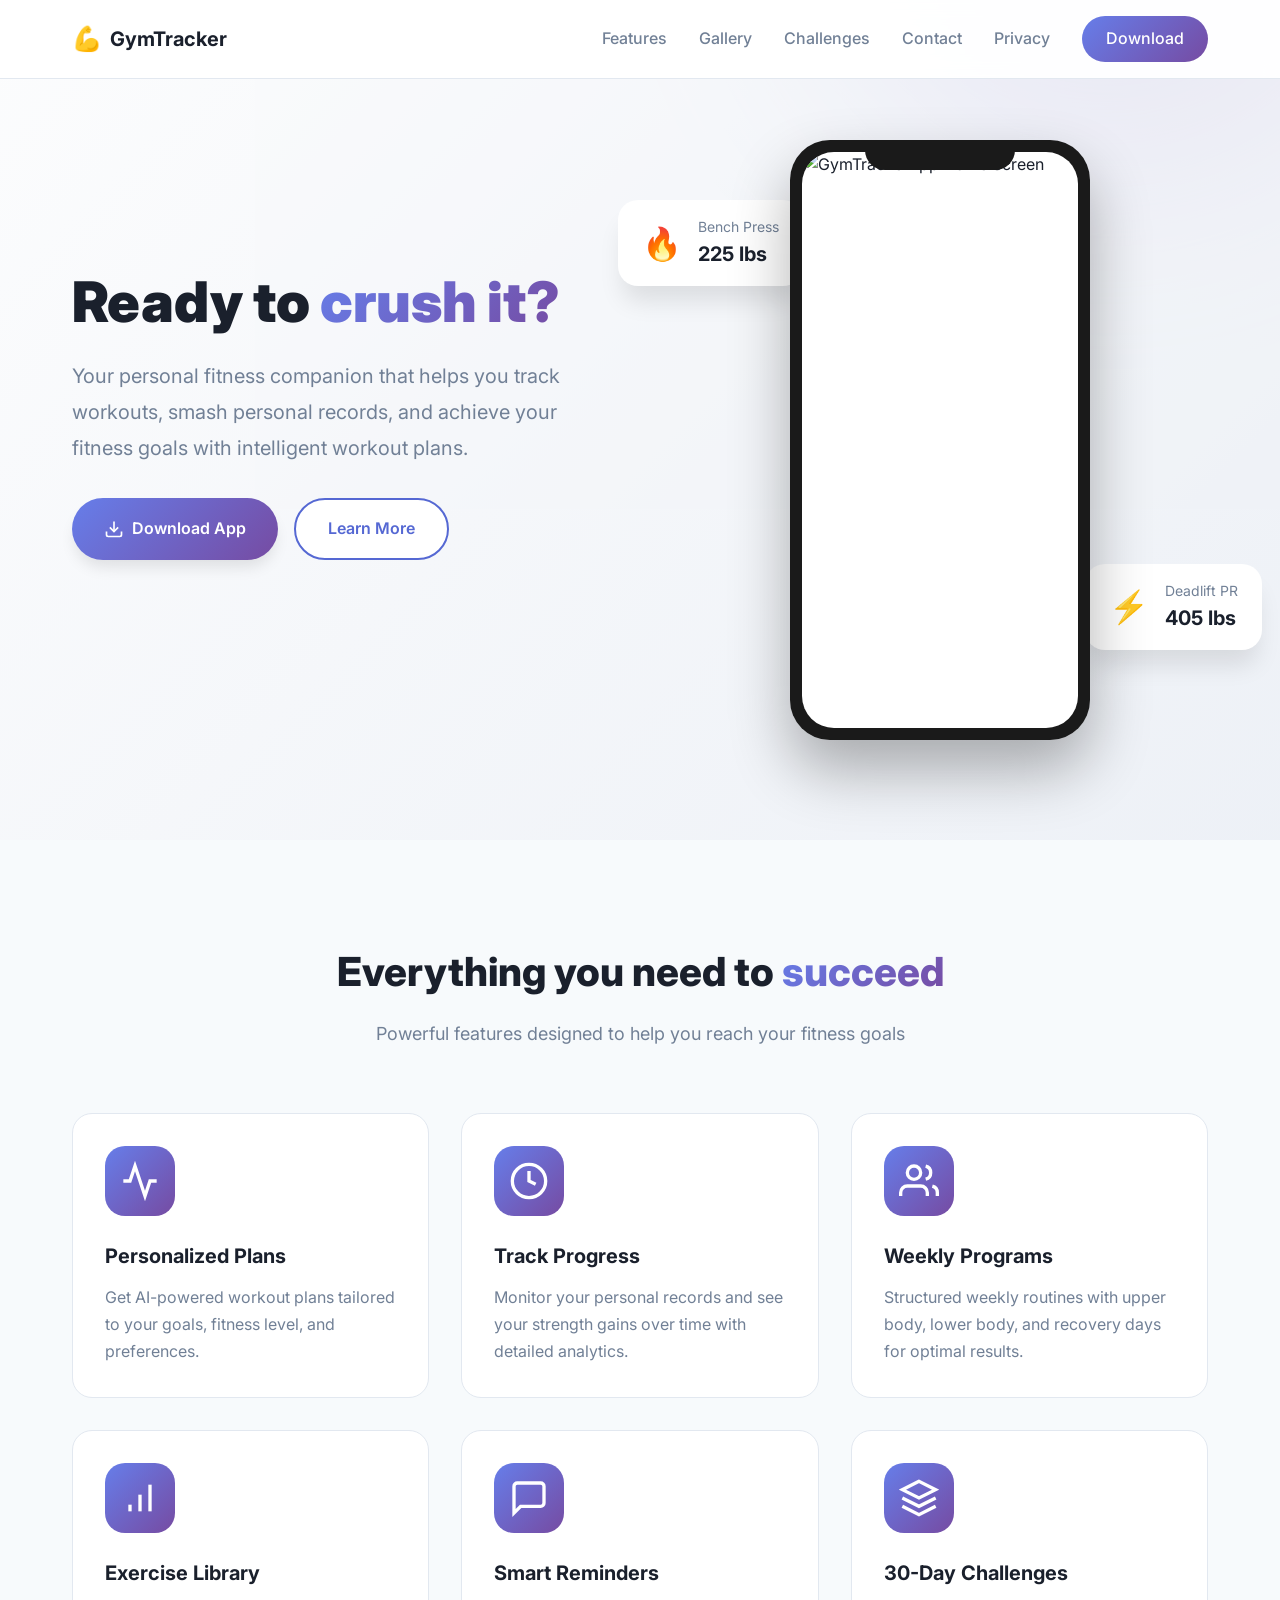
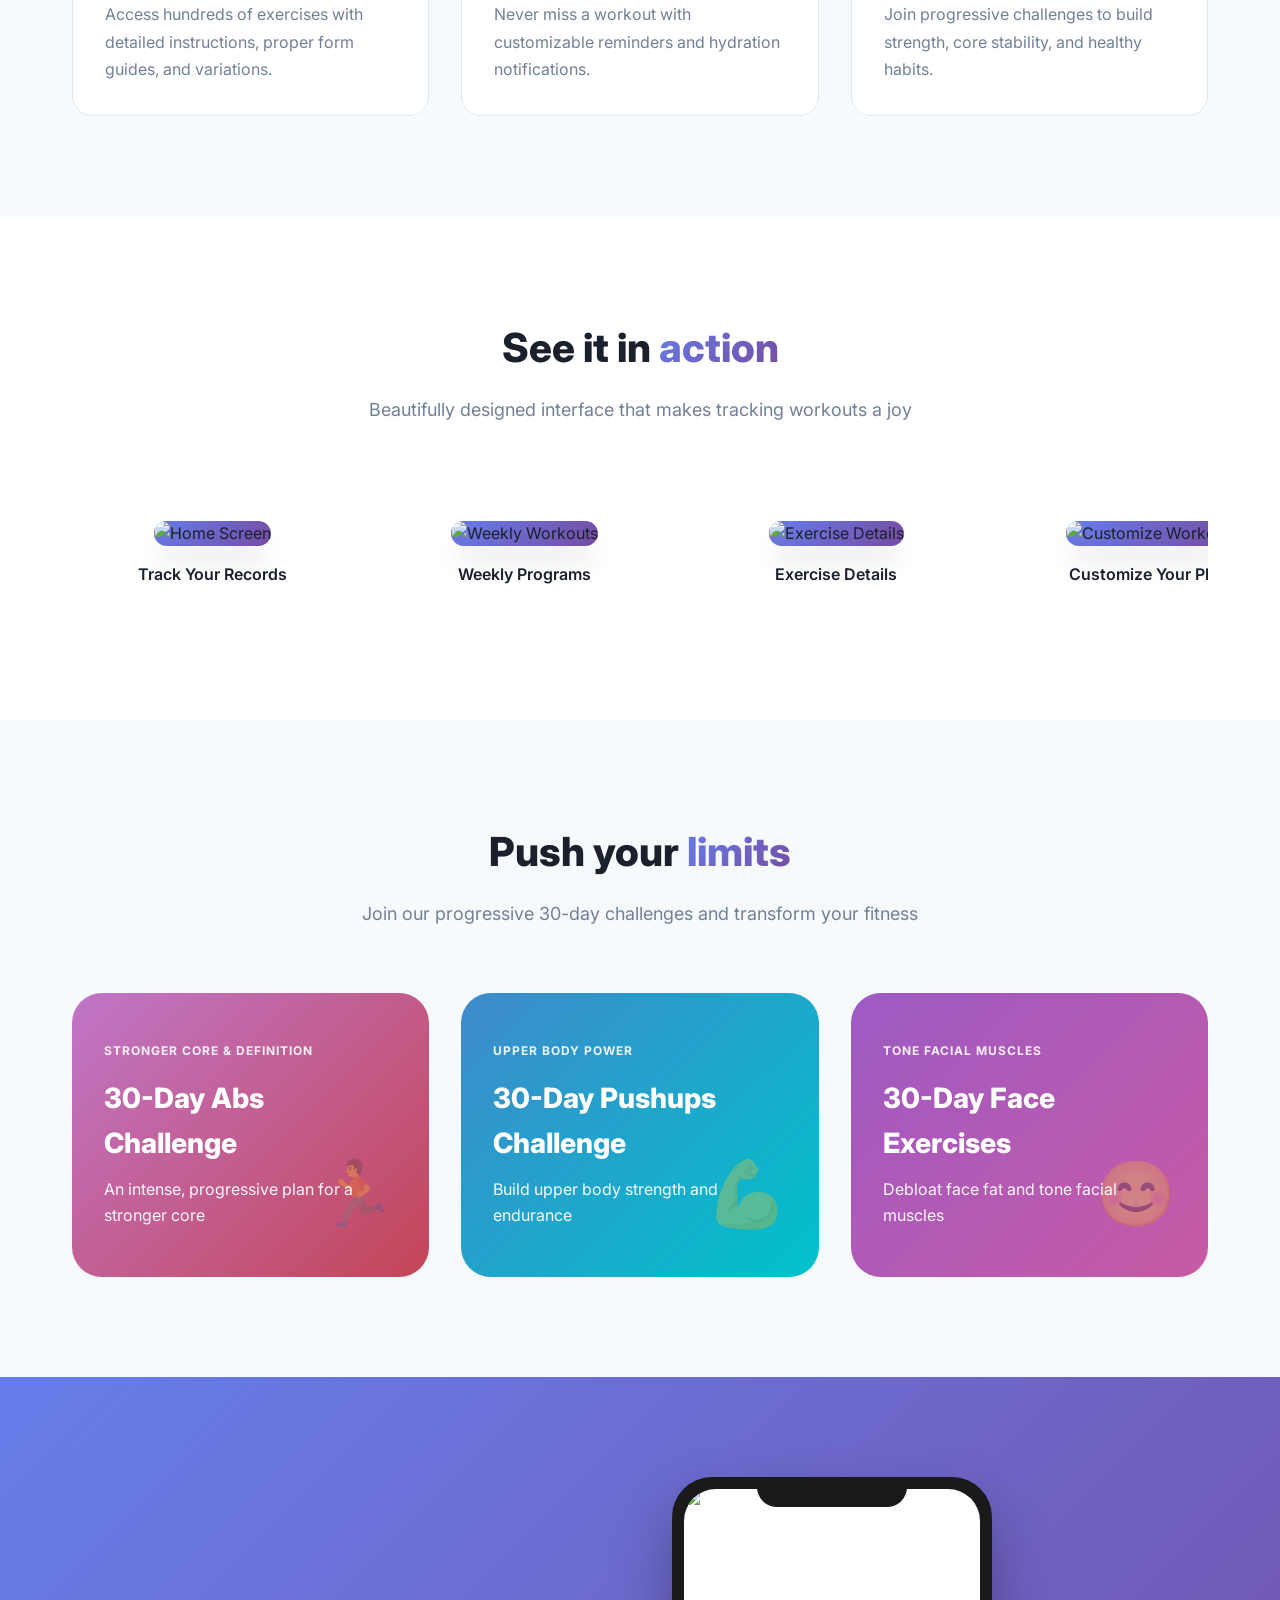
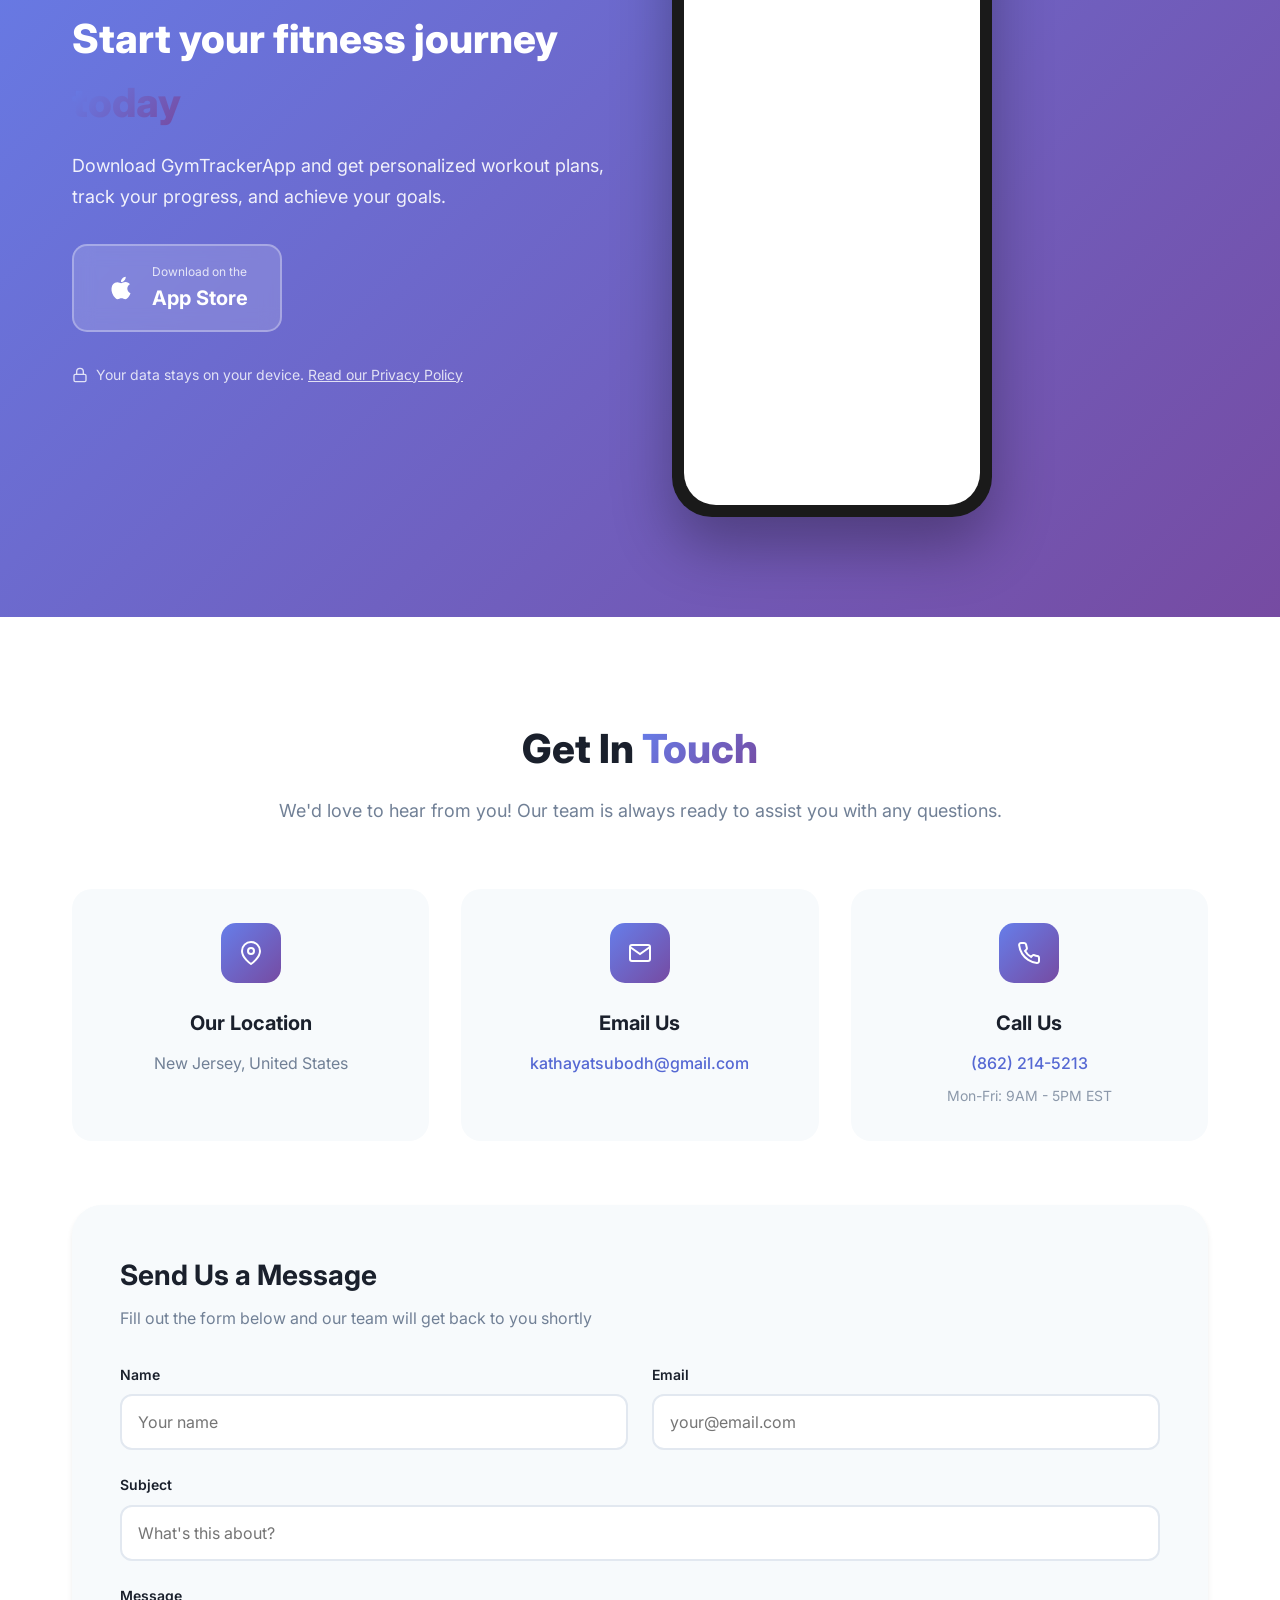
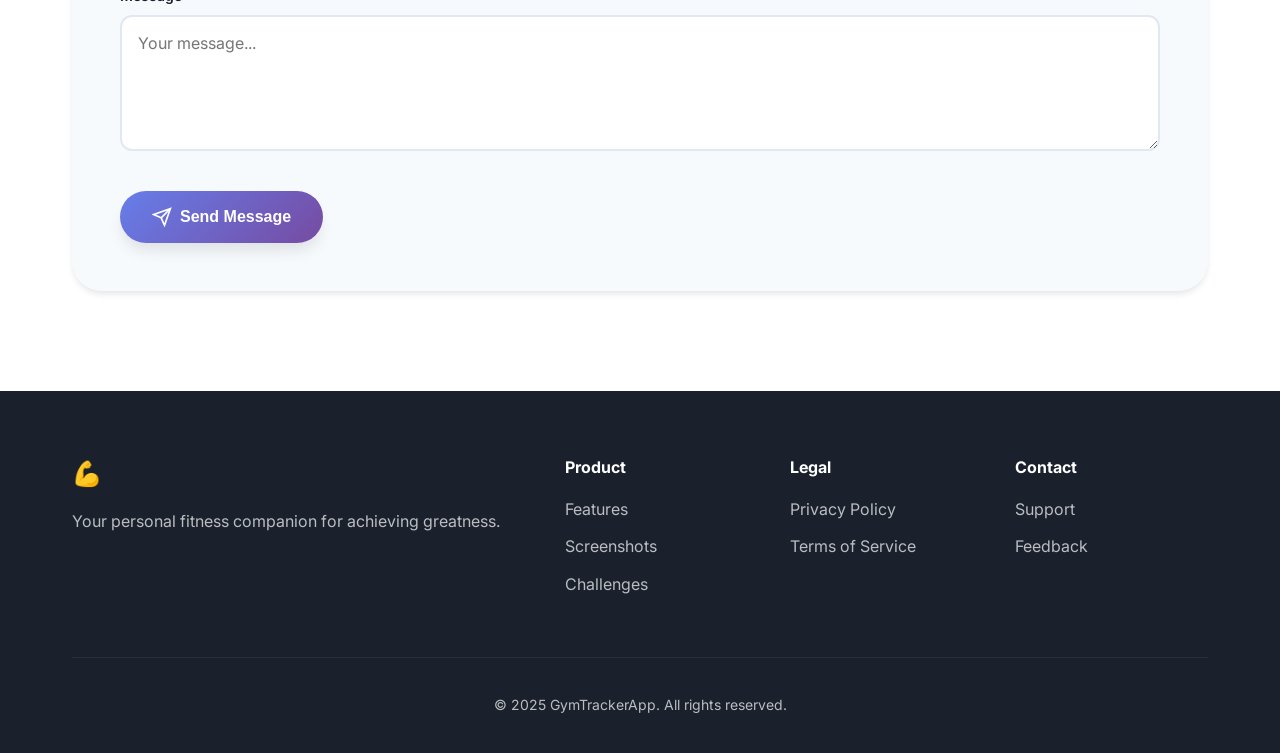
==== index.html @ 57e3607c "Update website: Add contact section and remove stats Changes made: - Removed hero stats section (50K" ====
<!DOCTYPE html>
<html lang="en">
<head>
    <meta charset="UTF-8">
    <meta name="viewport" content="width=device-width, initial-scale=1.0">
    <meta name="description" content="GymTrackerApp - Your personal fitness companion for tracking workouts, setting goals, and crushing challenges">
    <title>GymTrackerApp - Track Your Fitness Journey</title>
    <link rel="stylesheet" href="css/style.css">
    <link rel="preconnect" href="https://fonts.googleapis.com">
    <link rel="preconnect" href="https://fonts.gstatic.com" crossorigin>
    <link href="https://fonts.googleapis.com/css2?family=Inter:wght@300;400;500;600;700;800;900&display=swap" rel="stylesheet">
</head>
<body>
    <!-- Navigation -->
    <nav class="navbar">
        <div class="container">
            <div class="nav-wrapper">
                <a href="#" class="logo">
                    <span class="logo-icon">💪</span>
                    <span class="logo-text">GymTracker</span>
                </a>
                <div class="nav-links">
                    <a href="#features">Features</a>
                    <a href="#screenshots">Gallery</a>
                    <a href="#challenges">Challenges</a>
                    <a href="#contact">Contact</a>
                    <a href="privacy.html">Privacy</a>
                    <a href="#download" class="btn-download">Download</a>
                </div>
                <button class="mobile-menu-btn" id="mobileMenuBtn">
                    <span></span>
                    <span></span>
                    <span></span>
                </button>
            </div>
        </div>
    </nav>

    <!-- Hero Section -->
    <section class="hero">
        <div class="hero-bg"></div>
        <div class="container">
            <div class="hero-content">
                <div class="hero-text">
                    <h1 class="hero-title">
                        Ready to <span class="gradient-text">crush it?</span>
                    </h1>
                    <p class="hero-subtitle">
                        Your personal fitness companion that helps you track workouts,
                        smash personal records, and achieve your fitness goals with
                        intelligent workout plans.
                    </p>
                    <div class="hero-buttons">
                        <a href="#download" class="btn btn-primary">
                            <svg width="20" height="20" viewBox="0 0 24 24" fill="none" stroke="currentColor" stroke-width="2">
                                <path d="M21 15v4a2 2 0 0 1-2 2H5a2 2 0 0 1-2-2v-4"></path>
                                <polyline points="7 10 12 15 17 10"></polyline>
                                <line x1="12" y1="15" x2="12" y2="3"></line>
                            </svg>
                            Download App
                        </a>
                        <a href="#features" class="btn btn-secondary">Learn More</a>
                    </div>
                </div>
                <div class="hero-image">
                    <div class="phone-mockup">
                        <div class="phone-frame">
                            <div class="phone-notch"></div>
                            <div class="phone-screen">
                                <img src="images/hero-screen.png" alt="GymTrackerApp Home Screen" class="screen-img">
                            </div>
                        </div>
                    </div>
                    <div class="floating-card card-1">
                        <div class="card-icon">🔥</div>
                        <div class="card-content">
                            <div class="card-title">Bench Press</div>
                            <div class="card-value">225 lbs</div>
                        </div>
                    </div>
                    <div class="floating-card card-2">
                        <div class="card-icon">⚡</div>
                        <div class="card-content">
                            <div class="card-title">Deadlift PR</div>
                            <div class="card-value">405 lbs</div>
                        </div>
                    </div>
                </div>
            </div>
        </div>
    </section>

    <!-- Features Section -->
    <section id="features" class="features">
        <div class="container">
            <div class="section-header">
                <h2 class="section-title">Everything you need to <span class="gradient-text">succeed</span></h2>
                <p class="section-subtitle">Powerful features designed to help you reach your fitness goals</p>
            </div>
            <div class="features-grid">
                <div class="feature-card">
                    <div class="feature-icon">
                        <svg width="40" height="40" viewBox="0 0 24 24" fill="none" stroke="currentColor" stroke-width="2">
                            <path d="M22 12h-4l-3 9L9 3l-3 9H2"></path>
                        </svg>
                    </div>
                    <h3 class="feature-title">Personalized Plans</h3>
                    <p class="feature-description">Get AI-powered workout plans tailored to your goals, fitness level, and preferences.</p>
                </div>
                <div class="feature-card">
                    <div class="feature-icon">
                        <svg width="40" height="40" viewBox="0 0 24 24" fill="none" stroke="currentColor" stroke-width="2">
                            <circle cx="12" cy="12" r="10"></circle>
                            <polyline points="12 6 12 12 16 14"></polyline>
                        </svg>
                    </div>
                    <h3 class="feature-title">Track Progress</h3>
                    <p class="feature-description">Monitor your personal records and see your strength gains over time with detailed analytics.</p>
                </div>
                <div class="feature-card">
                    <div class="feature-icon">
                        <svg width="40" height="40" viewBox="0 0 24 24" fill="none" stroke="currentColor" stroke-width="2">
                            <path d="M17 21v-2a4 4 0 0 0-4-4H5a4 4 0 0 0-4 4v2"></path>
                            <circle cx="9" cy="7" r="4"></circle>
                            <path d="M23 21v-2a4 4 0 0 0-3-3.87"></path>
                            <path d="M16 3.13a4 4 0 0 1 0 7.75"></path>
                        </svg>
                    </div>
                    <h3 class="feature-title">Weekly Programs</h3>
                    <p class="feature-description">Structured weekly routines with upper body, lower body, and recovery days for optimal results.</p>
                </div>
                <div class="feature-card">
                    <div class="feature-icon">
                        <svg width="40" height="40" viewBox="0 0 24 24" fill="none" stroke="currentColor" stroke-width="2">
                            <path d="M12 20V10"></path>
                            <path d="M18 20V4"></path>
                            <path d="M6 20v-4"></path>
                        </svg>
                    </div>
                    <h3 class="feature-title">Exercise Library</h3>
                    <p class="feature-description">Access hundreds of exercises with detailed instructions, proper form guides, and variations.</p>
                </div>
                <div class="feature-card">
                    <div class="feature-icon">
                        <svg width="40" height="40" viewBox="0 0 24 24" fill="none" stroke="currentColor" stroke-width="2">
                            <path d="M21 15a2 2 0 0 1-2 2H7l-4 4V5a2 2 0 0 1 2-2h14a2 2 0 0 1 2 2z"></path>
                        </svg>
                    </div>
                    <h3 class="feature-title">Smart Reminders</h3>
                    <p class="feature-description">Never miss a workout with customizable reminders and hydration notifications.</p>
                </div>
                <div class="feature-card">
                    <div class="feature-icon">
                        <svg width="40" height="40" viewBox="0 0 24 24" fill="none" stroke="currentColor" stroke-width="2">
                            <path d="M12 2L2 7l10 5 10-5-10-5z"></path>
                            <path d="M2 17l10 5 10-5"></path>
                            <path d="M2 12l10 5 10-5"></path>
                        </svg>
                    </div>
                    <h3 class="feature-title">30-Day Challenges</h3>
                    <p class="feature-description">Join progressive challenges to build strength, core stability, and healthy habits.</p>
                </div>
            </div>
        </div>
    </section>

    <!-- Screenshots Section -->
    <section id="screenshots" class="screenshots">
        <div class="container">
            <div class="section-header">
                <h2 class="section-title">See it in <span class="gradient-text">action</span></h2>
                <p class="section-subtitle">Beautifully designed interface that makes tracking workouts a joy</p>
            </div>
            <div class="screenshots-carousel">
                <div class="carousel-track">
                    <div class="screenshot-item">
                        <img src="images/screenshot-1.png" alt="Home Screen" class="screenshot-img">
                        <p class="screenshot-caption">Track Your Records</p>
                    </div>
                    <div class="screenshot-item">
                        <img src="images/screenshot-2.png" alt="Weekly Workouts" class="screenshot-img">
                        <p class="screenshot-caption">Weekly Programs</p>
                    </div>
                    <div class="screenshot-item">
                        <img src="images/screenshot-3.png" alt="Exercise Details" class="screenshot-img">
                        <p class="screenshot-caption">Exercise Details</p>
                    </div>
                    <div class="screenshot-item">
                        <img src="images/screenshot-4.png" alt="Customize Workout" class="screenshot-img">
                        <p class="screenshot-caption">Customize Your Plan</p>
                    </div>
                    <div class="screenshot-item">
                        <img src="images/screenshot-5.png" alt="Challenges" class="screenshot-img">
                        <p class="screenshot-caption">30-Day Challenges</p>
                    </div>
                </div>
            </div>
        </div>
    </section>

    <!-- Challenges Section -->
    <section id="challenges" class="challenges-section">
        <div class="container">
            <div class="section-header">
                <h2 class="section-title">Push your <span class="gradient-text">limits</span></h2>
                <p class="section-subtitle">Join our progressive 30-day challenges and transform your fitness</p>
            </div>
            <div class="challenges-grid">
                <div class="challenge-card challenge-abs">
                    <div class="challenge-header">
                        <span class="challenge-tag">STRONGER CORE & DEFINITION</span>
                        <h3 class="challenge-name">30-Day Abs Challenge</h3>
                        <p class="challenge-desc">An intense, progressive plan for a stronger core</p>
                    </div>
                    <div class="challenge-icon">🏃</div>
                </div>
                <div class="challenge-card challenge-pushups">
                    <div class="challenge-header">
                        <span class="challenge-tag">UPPER BODY POWER</span>
                        <h3 class="challenge-name">30-Day Pushups Challenge</h3>
                        <p class="challenge-desc">Build upper body strength and endurance</p>
                    </div>
                    <div class="challenge-icon">💪</div>
                </div>
                <div class="challenge-card challenge-face">
                    <div class="challenge-header">
                        <span class="challenge-tag">TONE FACIAL MUSCLES</span>
                        <h3 class="challenge-name">30-Day Face Exercises</h3>
                        <p class="challenge-desc">Debloat face fat and tone facial muscles</p>
                    </div>
                    <div class="challenge-icon">😊</div>
                </div>
            </div>
        </div>
    </section>

    <!-- Download Section -->
    <section id="download" class="download-section">
        <div class="container">
            <div class="download-content">
                <div class="download-text">
                    <h2 class="download-title">Start your fitness journey <span class="gradient-text">today</span></h2>
                    <p class="download-subtitle">Download GymTrackerApp and get personalized workout plans, track your progress, and achieve your goals.</p>
                    <div class="download-buttons">
                        <a href="#" class="store-button apple">
                            <svg width="30" height="30" viewBox="0 0 24 24" fill="currentColor">
                                <path d="M17.05 20.28c-.98.95-2.05.8-3.08.35-1.09-.46-2.09-.48-3.24 0-1.44.62-2.2.44-3.06-.35C2.79 15.25 3.51 7.59 9.05 7.31c1.35.07 2.29.74 3.08.8 1.18-.24 2.31-.93 3.57-.84 1.51.12 2.65.72 3.4 1.8-3.12 1.87-2.38 5.98.48 7.13-.57 1.5-1.31 2.99-2.54 4.09l.01-.01zM12.03 7.25c-.15-2.23 1.66-4.07 3.74-4.25.29 2.58-2.34 4.5-3.74 4.25z"/>
                            </svg>
                            <div>
                                <div class="store-label">Download on the</div>
                                <div class="store-name">App Store</div>
                            </div>
                        </a>
                    </div>
                    <div class="privacy-notice">
                        <svg width="16" height="16" viewBox="0 0 24 24" fill="none" stroke="currentColor" stroke-width="2">
                            <rect x="3" y="11" width="18" height="11" rx="2" ry="2"></rect>
                            <path d="M7 11V7a5 5 0 0 1 10 0v4"></path>
                        </svg>
                        <span>Your data stays on your device. <a href="privacy.html">Read our Privacy Policy</a></span>
                    </div>
                </div>
                <div class="download-image">
                    <div class="phone-mockup-large">
                        <div class="phone-frame">
                            <div class="phone-notch"></div>
                            <div class="phone-screen">
                                <img src="images/download-screen.png" alt="GymTrackerApp" class="screen-img">
                            </div>
                        </div>
                    </div>
                </div>
            </div>
        </div>
    </section>

    <!-- Contact Section -->
    <section id="contact" class="contact-section">
        <div class="container">
            <div class="section-header">
                <h2 class="section-title">Get In <span class="gradient-text">Touch</span></h2>
                <p class="section-subtitle">We'd love to hear from you! Our team is always ready to assist you with any questions.</p>
            </div>
            <div class="contact-content">
                <div class="contact-info-grid">
                    <div class="contact-info-card">
                        <div class="contact-icon">
                            <svg width="24" height="24" viewBox="0 0 24 24" fill="none" stroke="currentColor" stroke-width="2">
                                <path d="M21 10c0 7-9 13-9 13s-9-6-9-13a9 9 0 0 1 18 0z"></path>
                                <circle cx="12" cy="10" r="3"></circle>
                            </svg>
                        </div>
                        <h3>Our Location</h3>
                        <p>New Jersey, United States</p>
                    </div>
                    <div class="contact-info-card">
                        <div class="contact-icon">
                            <svg width="24" height="24" viewBox="0 0 24 24" fill="none" stroke="currentColor" stroke-width="2">
                                <path d="M4 4h16c1.1 0 2 .9 2 2v12c0 1.1-.9 2-2 2H4c-1.1 0-2-.9-2-2V6c0-1.1.9-2 2-2z"></path>
                                <polyline points="22,6 12,13 2,6"></polyline>
                            </svg>
                        </div>
                        <h3>Email Us</h3>
                        <p><a href="mailto:kathayatsubodh@gmail.com">kathayatsubodh@gmail.com</a></p>
                    </div>
                    <div class="contact-info-card">
                        <div class="contact-icon">
                            <svg width="24" height="24" viewBox="0 0 24 24" fill="none" stroke="currentColor" stroke-width="2">
                                <path d="M22 16.92v3a2 2 0 0 1-2.18 2 19.79 19.79 0 0 1-8.63-3.07 19.5 19.5 0 0 1-6-6 19.79 19.79 0 0 1-3.07-8.67A2 2 0 0 1 4.11 2h3a2 2 0 0 1 2 1.72 12.84 12.84 0 0 0 .7 2.81 2 2 0 0 1-.45 2.11L8.09 9.91a16 16 0 0 0 6 6l1.27-1.27a2 2 0 0 1 2.11-.45 12.84 12.84 0 0 0 2.81.7A2 2 0 0 1 22 16.92z"></path>
                            </svg>
                        </div>
                        <h3>Call Us</h3>
                        <p><a href="tel:+18622145213">(862) 214-5213</a></p>
                        <p class="contact-hours">Mon-Fri: 9AM - 5PM EST</p>
                    </div>
                </div>
                <div class="contact-form-wrapper">
                    <h3 class="form-title">Send Us a Message</h3>
                    <p class="form-subtitle">Fill out the form below and our team will get back to you shortly</p>
                    <form class="contact-form" id="contactForm">
                        <div class="form-row">
                            <div class="form-group">
                                <label for="name">Name</label>
                                <input type="text" id="name" name="name" placeholder="Your name" required>
                            </div>
                            <div class="form-group">
                                <label for="email">Email</label>
                                <input type="email" id="email" name="email" placeholder="your@email.com" required>
                            </div>
                        </div>
                        <div class="form-group">
                            <label for="subject">Subject</label>
                            <input type="text" id="subject" name="subject" placeholder="What's this about?" required>
                        </div>
                        <div class="form-group">
                            <label for="message">Message</label>
                            <textarea id="message" name="message" rows="5" placeholder="Your message..." required></textarea>
                        </div>
                        <button type="submit" class="btn btn-primary btn-submit">
                            <svg width="20" height="20" viewBox="0 0 24 24" fill="none" stroke="currentColor" stroke-width="2">
                                <line x1="22" y1="2" x2="11" y2="13"></line>
                                <polygon points="22 2 15 22 11 13 2 9 22 2"></polygon>
                            </svg>
                            Send Message
                        </button>
                    </form>
                </div>
            </div>
        </div>
    </section>

    <!-- Footer -->
    <footer class="footer">
        <div class="container">
            <div class="footer-content">
                <div class="footer-brand">
                    <div class="logo">
                        <span class="logo-icon">💪</span>
                        <span class="logo-text">GymTracker</span>
                    </div>
                    <p class="footer-description">Your personal fitness companion for achieving greatness.</p>
                </div>
                <div class="footer-links">
                    <div class="footer-column">
                        <h4>Product</h4>
                        <a href="#features">Features</a>
                        <a href="#screenshots">Screenshots</a>
                        <a href="#challenges">Challenges</a>
                    </div>
                    <div class="footer-column">
                        <h4>Legal</h4>
                        <a href="privacy.html">Privacy Policy</a>
                        <a href="#terms">Terms of Service</a>
                    </div>
                    <div class="footer-column">
                        <h4>Contact</h4>
                        <a href="mailto:kathayatsubodh@gmail.com">Support</a>
                        <a href="mailto:kathayatsubodh@gmail.com">Feedback</a>
                    </div>
                </div>
            </div>
            <div class="footer-bottom">
                <p>&copy; 2025 GymTrackerApp. All rights reserved.</p>
            </div>
        </div>
    </footer>

    <script src="js/script.js"></script>
</body>
</html>
---- css/style.css ----
/* ===================================
   CSS Variables & Reset
   =================================== */
:root {
    --primary-gradient: linear-gradient(135deg, #667eea 0%, #764ba2 100%);
    --secondary-gradient: linear-gradient(135deg, #f093fb 0%, #f5576c 100%);
    --success-gradient: linear-gradient(135deg, #4facfe 0%, #00f2fe 100%);
    --warning-gradient: linear-gradient(135deg, #fa709a 0%, #fee140 100%);

    --purple-500: #667eea;
    --purple-600: #5568d3;
    --purple-700: #4c51bf;
    --pink-500: #f093fb;
    --blue-500: #4facfe;

    --text-primary: #1a202c;
    --text-secondary: #718096;
    --text-light: #a0aec0;

    --bg-primary: #ffffff;
    --bg-secondary: #f7fafc;
    --bg-dark: #1a202c;

    --border-color: #e2e8f0;
    --shadow-sm: 0 1px 3px 0 rgba(0, 0, 0, 0.1);
    --shadow-md: 0 4px 6px -1px rgba(0, 0, 0, 0.1);
    --shadow-lg: 0 10px 15px -3px rgba(0, 0, 0, 0.1);
    --shadow-xl: 0 20px 25px -5px rgba(0, 0, 0, 0.1);

    --transition: all 0.3s cubic-bezier(0.4, 0, 0.2, 1);
    --transition-slow: all 0.6s cubic-bezier(0.4, 0, 0.2, 1);
}

* {
    margin: 0;
    padding: 0;
    box-sizing: border-box;
}

html {
    scroll-behavior: smooth;
}

body {
    font-family: 'Inter', -apple-system, BlinkMacSystemFont, 'Segoe UI', Roboto, sans-serif;
    color: var(--text-primary);
    background: var(--bg-primary);
    line-height: 1.6;
    overflow-x: hidden;
}

.container {
    max-width: 1200px;
    margin: 0 auto;
    padding: 0 2rem;
}

/* ===================================
   Navigation
   =================================== */
.navbar {
    position: fixed;
    top: 0;
    left: 0;
    right: 0;
    background: rgba(255, 255, 255, 0.95);
    backdrop-filter: blur(10px);
    border-bottom: 1px solid var(--border-color);
    z-index: 1000;
    transition: var(--transition);
}

.navbar.scrolled {
    box-shadow: var(--shadow-md);
}

.nav-wrapper {
    display: flex;
    justify-content: space-between;
    align-items: center;
    padding: 1rem 0;
}

.logo {
    display: flex;
    align-items: center;
    gap: 0.5rem;
    text-decoration: none;
    font-weight: 700;
    font-size: 1.25rem;
    color: var(--text-primary);
    transition: var(--transition);
}

.logo:hover {
    transform: scale(1.05);
}

.logo-icon {
    font-size: 1.5rem;
}

.nav-links {
    display: flex;
    gap: 2rem;
    align-items: center;
}

.nav-links a {
    text-decoration: none;
    color: var(--text-secondary);
    font-weight: 500;
    transition: var(--transition);
    position: relative;
}

.nav-links a:hover,
.nav-links a.active {
    color: var(--purple-600);
}

.nav-links a::after {
    content: '';
    position: absolute;
    bottom: -5px;
    left: 0;
    width: 0;
    height: 2px;
    background: var(--primary-gradient);
    transition: var(--transition);
}

.nav-links a:hover::after,
.nav-links a.active::after {
    width: 100%;
}

.btn-download {
    padding: 0.625rem 1.5rem;
    background: var(--primary-gradient);
    color: white !important;
    border-radius: 50px;
    font-weight: 600;
}

.btn-download::after {
    display: none;
}

.btn-download:hover {
    transform: translateY(-2px);
    box-shadow: var(--shadow-lg);
}

.mobile-menu-btn {
    display: none;
    flex-direction: column;
    gap: 5px;
    background: none;
    border: none;
    cursor: pointer;
}

.mobile-menu-btn span {
    width: 25px;
    height: 3px;
    background: var(--text-primary);
    border-radius: 3px;
    transition: var(--transition);
}

/* ===================================
   Hero Section
   =================================== */
.hero {
    position: relative;
    padding: 140px 0 100px;
    overflow: hidden;
}

.hero-bg {
    position: absolute;
    top: 0;
    left: 0;
    right: 0;
    bottom: 0;
    background: linear-gradient(135deg, #f5f7fa 0%, #c3cfe2 100%);
    opacity: 0.3;
    z-index: -1;
}

.hero-bg::before {
    content: '';
    position: absolute;
    top: -50%;
    right: -10%;
    width: 600px;
    height: 600px;
    background: var(--primary-gradient);
    border-radius: 50%;
    filter: blur(100px);
    opacity: 0.3;
}

.hero-content {
    display: grid;
    grid-template-columns: 1fr 1fr;
    gap: 4rem;
    align-items: center;
}

.hero-title {
    font-size: 3.5rem;
    font-weight: 900;
    line-height: 1.1;
    margin-bottom: 1.5rem;
    color: var(--text-primary);
}

.gradient-text {
    background: var(--primary-gradient);
    -webkit-background-clip: text;
    -webkit-text-fill-color: transparent;
    background-clip: text;
}

.hero-subtitle {
    font-size: 1.25rem;
    color: var(--text-secondary);
    margin-bottom: 2rem;
    line-height: 1.8;
}

.hero-buttons {
    display: flex;
    gap: 1rem;
    margin-bottom: 3rem;
}

.btn {
    display: inline-flex;
    align-items: center;
    gap: 0.5rem;
    padding: 1rem 2rem;
    border-radius: 50px;
    font-weight: 600;
    text-decoration: none;
    transition: var(--transition);
    border: none;
    cursor: pointer;
    font-size: 1rem;
}

.btn-primary {
    background: var(--primary-gradient);
    color: white;
    box-shadow: var(--shadow-lg);
}

.btn-primary:hover {
    transform: translateY(-3px);
    box-shadow: var(--shadow-xl);
}

.btn-secondary {
    background: white;
    color: var(--purple-600);
    border: 2px solid var(--purple-600);
}

.btn-secondary:hover {
    background: var(--purple-600);
    color: white;
}

.hero-image {
    position: relative;
    display: flex;
    justify-content: center;
    align-items: center;
}

.phone-mockup {
    position: relative;
    z-index: 2;
    animation: float 6s ease-in-out infinite;
}

@keyframes float {
    0%, 100% {
        transform: translateY(0px);
    }
    50% {
        transform: translateY(-20px);
    }
}

.phone-frame {
    width: 300px;
    height: 600px;
    background: #1a1a1a;
    border-radius: 40px;
    padding: 12px;
    box-shadow: 0 30px 60px rgba(0, 0, 0, 0.3);
    position: relative;
}

.phone-notch {
    position: absolute;
    top: 0;
    left: 50%;
    transform: translateX(-50%);
    width: 150px;
    height: 30px;
    background: #1a1a1a;
    border-radius: 0 0 20px 20px;
    z-index: 3;
}

.phone-screen {
    width: 100%;
    height: 100%;
    background: white;
    border-radius: 32px;
    overflow: hidden;
    position: relative;
}

.screen-img {
    width: 100%;
    height: 100%;
    object-fit: cover;
}

.floating-card {
    position: absolute;
    background: white;
    padding: 1rem 1.5rem;
    border-radius: 20px;
    box-shadow: var(--shadow-xl);
    display: flex;
    align-items: center;
    gap: 1rem;
    animation: float-card 4s ease-in-out infinite;
}

@keyframes float-card {
    0%, 100% {
        transform: translateY(0px);
    }
    50% {
        transform: translateY(-15px);
    }
}

.card-1 {
    top: 10%;
    left: -10%;
    animation-delay: 0s;
}

.card-2 {
    bottom: 15%;
    right: -10%;
    animation-delay: 2s;
}

.card-icon {
    font-size: 2rem;
}

.card-title {
    font-size: 0.875rem;
    color: var(--text-secondary);
}

.card-value {
    font-size: 1.25rem;
    font-weight: 700;
    color: var(--text-primary);
}

/* ===================================
   Features Section
   =================================== */
.features {
    padding: 100px 0;
    background: var(--bg-secondary);
}

.section-header {
    text-align: center;
    margin-bottom: 4rem;
}

.section-title {
    font-size: 2.5rem;
    font-weight: 800;
    margin-bottom: 1rem;
}

.section-subtitle {
    font-size: 1.125rem;
    color: var(--text-secondary);
}

.features-grid {
    display: grid;
    grid-template-columns: repeat(auto-fit, minmax(300px, 1fr));
    gap: 2rem;
}

.feature-card {
    background: white;
    padding: 2rem;
    border-radius: 20px;
    transition: var(--transition);
    border: 1px solid var(--border-color);
}

.feature-card:hover {
    transform: translateY(-10px);
    box-shadow: var(--shadow-xl);
    border-color: var(--purple-500);
}

.feature-icon {
    width: 70px;
    height: 70px;
    background: var(--primary-gradient);
    border-radius: 20px;
    display: flex;
    align-items: center;
    justify-content: center;
    margin-bottom: 1.5rem;
    color: white;
}

.feature-title {
    font-size: 1.25rem;
    font-weight: 700;
    margin-bottom: 0.75rem;
}

.feature-description {
    color: var(--text-secondary);
    line-height: 1.7;
}

/* ===================================
   Screenshots Section
   =================================== */
.screenshots {
    padding: 100px 0;
    background: white;
    overflow: hidden;
}

.screenshots-carousel {
    position: relative;
    overflow: hidden;
    padding: 2rem 0;
}

.carousel-track {
    display: flex;
    gap: 2rem;
    animation: scroll 30s linear infinite;
}

@keyframes scroll {
    0% {
        transform: translateX(0);
    }
    100% {
        transform: translateX(-50%);
    }
}

.carousel-track:hover {
    animation-play-state: paused;
}

.screenshot-item {
    flex: 0 0 280px;
    text-align: center;
}

.screenshot-img {
    width: 100%;
    height: 560px;
    object-fit: cover;
    border-radius: 30px;
    box-shadow: var(--shadow-xl);
    transition: var(--transition);
    background: linear-gradient(135deg, #667eea 0%, #764ba2 100%);
}

.screenshot-item:hover .screenshot-img {
    transform: scale(1.05);
}

.screenshot-caption {
    margin-top: 1rem;
    font-weight: 600;
    color: var(--text-primary);
}

/* ===================================
   Challenges Section
   =================================== */
.challenges-section {
    padding: 100px 0;
    background: var(--bg-secondary);
}

.challenges-grid {
    display: grid;
    grid-template-columns: repeat(auto-fit, minmax(320px, 1fr));
    gap: 2rem;
}

.challenge-card {
    position: relative;
    padding: 3rem 2rem;
    border-radius: 30px;
    overflow: hidden;
    color: white;
    transition: var(--transition);
    cursor: pointer;
}

.challenge-card::before {
    content: '';
    position: absolute;
    top: 0;
    left: 0;
    right: 0;
    bottom: 0;
    background: rgba(0, 0, 0, 0.2);
    z-index: 1;
    transition: var(--transition);
}

.challenge-card:hover::before {
    background: rgba(0, 0, 0, 0.1);
}

.challenge-card:hover {
    transform: translateY(-10px);
    box-shadow: var(--shadow-xl);
}

.challenge-abs {
    background: linear-gradient(135deg, #f093fb 0%, #f5576c 100%);
}

.challenge-pushups {
    background: linear-gradient(135deg, #4facfe 0%, #00f2fe 100%);
}

.challenge-face {
    background: linear-gradient(135deg, #c471f5 0%, #fa71cd 100%);
}

.challenge-header {
    position: relative;
    z-index: 2;
}

.challenge-tag {
    font-size: 0.75rem;
    font-weight: 700;
    letter-spacing: 1px;
    opacity: 0.9;
    display: block;
    margin-bottom: 1rem;
}

.challenge-name {
    font-size: 1.75rem;
    font-weight: 800;
    margin-bottom: 0.75rem;
}

.challenge-desc {
    opacity: 0.95;
    line-height: 1.6;
}

.challenge-icon {
    position: absolute;
    bottom: 2rem;
    right: 2rem;
    font-size: 4rem;
    opacity: 0.3;
    z-index: 1;
}

/* ===================================
   Download Section
   =================================== */
.download-section {
    padding: 100px 0;
    background: linear-gradient(135deg, #667eea 0%, #764ba2 100%);
    color: white;
}

.download-content {
    display: grid;
    grid-template-columns: 1fr 1fr;
    gap: 4rem;
    align-items: center;
}

.download-title {
    font-size: 2.5rem;
    font-weight: 800;
    margin-bottom: 1rem;
}

.download-subtitle {
    font-size: 1.125rem;
    opacity: 0.9;
    margin-bottom: 2rem;
    line-height: 1.7;
}

.download-buttons {
    display: flex;
    gap: 1rem;
    margin-bottom: 2rem;
}

.store-button {
    display: flex;
    align-items: center;
    gap: 1rem;
    padding: 1rem 2rem;
    background: rgba(255, 255, 255, 0.15);
    backdrop-filter: blur(10px);
    border: 2px solid rgba(255, 255, 255, 0.3);
    border-radius: 15px;
    text-decoration: none;
    color: white;
    transition: var(--transition);
}

.store-button:hover {
    background: rgba(255, 255, 255, 0.25);
    transform: translateY(-3px);
}

.store-label {
    font-size: 0.75rem;
    opacity: 0.8;
}

.store-name {
    font-size: 1.25rem;
    font-weight: 700;
}

.privacy-notice {
    display: flex;
    align-items: center;
    gap: 0.5rem;
    opacity: 0.8;
    font-size: 0.875rem;
}

.privacy-notice a {
    color: white;
    text-decoration: underline;
}

.phone-mockup-large {
    animation: float 6s ease-in-out infinite;
}

.phone-mockup-large .phone-frame {
    width: 320px;
    height: 640px;
}

/* ===================================
   Footer
   =================================== */
.footer {
    background: var(--bg-dark);
    color: white;
    padding: 4rem 0 2rem;
}

.footer-content {
    display: grid;
    grid-template-columns: 2fr 3fr;
    gap: 4rem;
    margin-bottom: 3rem;
}

.footer-description {
    opacity: 0.7;
    margin-top: 1rem;
}

.footer-links {
    display: grid;
    grid-template-columns: repeat(3, 1fr);
    gap: 2rem;
}

.footer-column h4 {
    margin-bottom: 1rem;
    font-weight: 700;
}

.footer-column a {
    display: block;
    color: rgba(255, 255, 255, 0.7);
    text-decoration: none;
    margin-bottom: 0.75rem;
    transition: var(--transition);
}

.footer-column a:hover {
    color: white;
    transform: translateX(5px);
}

.footer-bottom {
    text-align: center;
    padding-top: 2rem;
    border-top: 1px solid rgba(255, 255, 255, 0.1);
    opacity: 0.7;
    font-size: 0.875rem;
}

.footer-bottom p {
    margin: 0.25rem 0;
}

/* ===================================
   Privacy Page Styles
   =================================== */
.privacy-page {
    background: var(--bg-secondary);
}

.privacy-hero {
    padding: 140px 0 60px;
    background: white;
    text-align: center;
}

.privacy-icon {
    font-size: 4rem;
    margin-bottom: 1rem;
}

.privacy-title {
    font-size: 3rem;
    font-weight: 800;
    margin-bottom: 0.5rem;
}

.privacy-date {
    color: var(--text-secondary);
    font-size: 1rem;
}

.privacy-content {
    padding: 4rem 0;
}

.privacy-container {
    display: grid;
    grid-template-columns: 250px 1fr;
    gap: 4rem;
    max-width: 1100px;
    margin: 0 auto;
}

.privacy-sidebar {
    position: relative;
}

.sidebar-sticky {
    position: sticky;
    top: 100px;
    background: white;
    padding: 2rem;
    border-radius: 20px;
    box-shadow: var(--shadow-md);
}

.sidebar-sticky h3 {
    font-size: 1rem;
    font-weight: 700;
    margin-bottom: 1rem;
    color: var(--text-primary);
}

.privacy-nav {
    display: flex;
    flex-direction: column;
    gap: 0.75rem;
}

.privacy-nav a {
    color: var(--text-secondary);
    text-decoration: none;
    font-size: 0.875rem;
    transition: var(--transition);
    padding-left: 1rem;
    border-left: 2px solid transparent;
}

.privacy-nav a:hover {
    color: var(--purple-600);
    border-left-color: var(--purple-600);
}

.privacy-main {
    background: white;
    padding: 3rem;
    border-radius: 20px;
    box-shadow: var(--shadow-md);
}

.privacy-intro {
    padding: 2rem;
    background: var(--bg-secondary);
    border-radius: 15px;
    margin-bottom: 3rem;
}

.intro-text {
    font-size: 1.125rem;
    line-height: 1.8;
    color: var(--text-secondary);
}

.privacy-section {
    margin-bottom: 3rem;
}

.privacy-section h2 {
    font-size: 1.75rem;
    font-weight: 700;
    margin-bottom: 1rem;
    color: var(--text-primary);
}

.privacy-section h3 {
    font-size: 1.25rem;
    font-weight: 600;
    margin: 1.5rem 0 0.75rem;
    color: var(--text-primary);
}

.privacy-section p {
    color: var(--text-secondary);
    line-height: 1.8;
    margin-bottom: 1rem;
}

.privacy-section ul {
    margin-left: 1.5rem;
    margin-bottom: 1rem;
}

.privacy-section li {
    color: var(--text-secondary);
    line-height: 1.8;
    margin-bottom: 0.5rem;
}

.highlight-box {
    background: linear-gradient(135deg, rgba(102, 126, 234, 0.1), rgba(118, 75, 162, 0.1));
    border-left: 4px solid var(--purple-600);
    padding: 1.5rem;
    border-radius: 10px;
    display: flex;
    gap: 1rem;
    margin: 1.5rem 0;
}

.highlight-box svg {
    flex-shrink: 0;
    color: var(--purple-600);
}

.highlight-success {
    background: linear-gradient(135deg, rgba(75, 172, 254, 0.1), rgba(0, 242, 254, 0.1));
    border-left-color: var(--blue-500);
}

.highlight-success svg {
    color: var(--blue-500);
}

.contact-box {
    background: var(--bg-secondary);
    padding: 1.5rem;
    border-radius: 10px;
    margin-top: 1rem;
}

.contact-info strong {
    display: block;
    margin-bottom: 0.5rem;
    color: var(--text-primary);
}

.contact-info a {
    color: var(--purple-600);
    text-decoration: none;
}

.contact-info a:hover {
    text-decoration: underline;
}

.privacy-footer-cta {
    text-align: center;
    padding: 3rem 2rem;
    background: var(--primary-gradient);
    color: white;
    border-radius: 20px;
    margin-top: 3rem;
}

.privacy-footer-cta h3 {
    font-size: 1.75rem;
    font-weight: 700;
    margin-bottom: 0.75rem;
}

.privacy-footer-cta p {
    margin-bottom: 1.5rem;
    opacity: 0.9;
}

/* ===================================
   Contact Section
   =================================== */
.contact-section {
    padding: 100px 0;
    background: white;
}

.contact-content {
    display: grid;
    gap: 4rem;
    margin-top: 3rem;
}

.contact-info-grid {
    display: grid;
    grid-template-columns: repeat(auto-fit, minmax(250px, 1fr));
    gap: 2rem;
}

.contact-info-card {
    background: var(--bg-secondary);
    padding: 2rem;
    border-radius: 20px;
    text-align: center;
    transition: var(--transition);
    border: 2px solid transparent;
}

.contact-info-card:hover {
    transform: translateY(-5px);
    border-color: var(--purple-500);
    box-shadow: var(--shadow-lg);
}

.contact-icon {
    width: 60px;
    height: 60px;
    background: var(--primary-gradient);
    border-radius: 15px;
    display: flex;
    align-items: center;
    justify-content: center;
    margin: 0 auto 1.5rem;
    color: white;
}

.contact-info-card h3 {
    font-size: 1.25rem;
    font-weight: 700;
    margin-bottom: 0.75rem;
    color: var(--text-primary);
}

.contact-info-card p {
    color: var(--text-secondary);
    line-height: 1.6;
}

.contact-info-card a {
    color: var(--purple-600);
    text-decoration: none;
    font-weight: 500;
    transition: var(--transition);
}

.contact-info-card a:hover {
    color: var(--purple-700);
    text-decoration: underline;
}

.contact-hours {
    font-size: 0.875rem;
    margin-top: 0.5rem;
    opacity: 0.8;
}

.contact-form-wrapper {
    background: var(--bg-secondary);
    padding: 3rem;
    border-radius: 30px;
    box-shadow: var(--shadow-md);
}

.form-title {
    font-size: 1.75rem;
    font-weight: 700;
    margin-bottom: 0.5rem;
    color: var(--text-primary);
}

.form-subtitle {
    color: var(--text-secondary);
    margin-bottom: 2rem;
}

.contact-form {
    display: flex;
    flex-direction: column;
    gap: 1.5rem;
}

.form-row {
    display: grid;
    grid-template-columns: 1fr 1fr;
    gap: 1.5rem;
}

.form-group {
    display: flex;
    flex-direction: column;
    gap: 0.5rem;
}

.form-group label {
    font-weight: 600;
    color: var(--text-primary);
    font-size: 0.875rem;
}

.form-group input,
.form-group textarea {
    padding: 1rem;
    border: 2px solid var(--border-color);
    border-radius: 12px;
    font-family: inherit;
    font-size: 1rem;
    transition: var(--transition);
    background: white;
    color: var(--text-primary);
}

.form-group input:focus,
.form-group textarea:focus {
    outline: none;
    border-color: var(--purple-500);
    box-shadow: 0 0 0 3px rgba(102, 126, 234, 0.1);
}

.form-group textarea {
    resize: vertical;
    min-height: 120px;
}

.btn-submit {
    width: fit-content;
    margin-top: 1rem;
}

.btn-submit:hover {
    transform: translateY(-2px);
    box-shadow: var(--shadow-xl);
}

/* ===================================
   Responsive Design
   =================================== */
@media (max-width: 1024px) {
    .hero-content {
        grid-template-columns: 1fr;
        text-align: center;
    }

    .hero-title {
        font-size: 2.75rem;
    }

    .hero-image {
        margin-top: 3rem;
    }

    .hero-buttons {
        justify-content: center;
    }

    .download-content {
        grid-template-columns: 1fr;
        text-align: center;
    }

    .download-buttons {
        justify-content: center;
    }

    .privacy-container {
        grid-template-columns: 1fr;
    }

    .sidebar-sticky {
        position: static;
    }

    .contact-form-wrapper {
        padding: 2rem;
    }
}

@media (max-width: 768px) {
    .nav-links {
        display: none;
    }

    .mobile-menu-btn {
        display: flex;
    }

    .nav-links.active {
        display: flex;
        flex-direction: column;
        position: absolute;
        top: 100%;
        left: 0;
        right: 0;
        background: white;
        padding: 2rem;
        box-shadow: var(--shadow-lg);
        border-radius: 0 0 20px 20px;
    }

    .hero {
        padding: 120px 0 60px;
    }

    .hero-title {
        font-size: 2.25rem;
    }

    .hero-subtitle {
        font-size: 1rem;
    }

    .hero-buttons {
        flex-direction: column;
        align-items: center;
    }

    .floating-card {
        display: none;
    }

    .phone-frame {
        width: 250px;
        height: 500px;
    }

    .section-title {
        font-size: 2rem;
    }

    .features-grid {
        grid-template-columns: 1fr;
    }

    .challenges-grid {
        grid-template-columns: 1fr;
    }

    .footer-content {
        grid-template-columns: 1fr;
        gap: 2rem;
    }

    .footer-links {
        grid-template-columns: 1fr;
    }

    .privacy-main {
        padding: 1.5rem;
    }

    .privacy-title {
        font-size: 2rem;
    }

    .download-title {
        font-size: 2rem;
    }

    .store-button {
        width: 100%;
        justify-content: center;
    }

    .form-row {
        grid-template-columns: 1fr;
    }

    .contact-form-wrapper {
        padding: 2rem 1.5rem;
    }

    .contact-info-grid {
        grid-template-columns: 1fr;
    }
}

@media (max-width: 480px) {
    .container {
        padding: 0 1rem;
    }

    .hero-title {
        font-size: 1.75rem;
    }

    .phone-frame {
        width: 200px;
        height: 400px;
    }

    .section-title {
        font-size: 1.5rem;
    }

    .download-title {
        font-size: 1.5rem;
    }

    .privacy-title {
        font-size: 1.5rem;
    }
}

/* ===================================
   Animations
   =================================== */
@keyframes fadeInUp {
    from {
        opacity: 0;
        transform: translateY(30px);
    }
    to {
        opacity: 1;
        transform: translateY(0);
    }
}

.fade-in-up {
    animation: fadeInUp 0.6s ease-out;
}

/* Smooth Scrollbar */
::-webkit-scrollbar {
    width: 10px;
}

::-webkit-scrollbar-track {
    background: var(--bg-secondary);
}

::-webkit-scrollbar-thumb {
    background: var(--primary-gradient);
    border-radius: 10px;
}

::-webkit-scrollbar-thumb:hover {
    background: var(--purple-700);
}
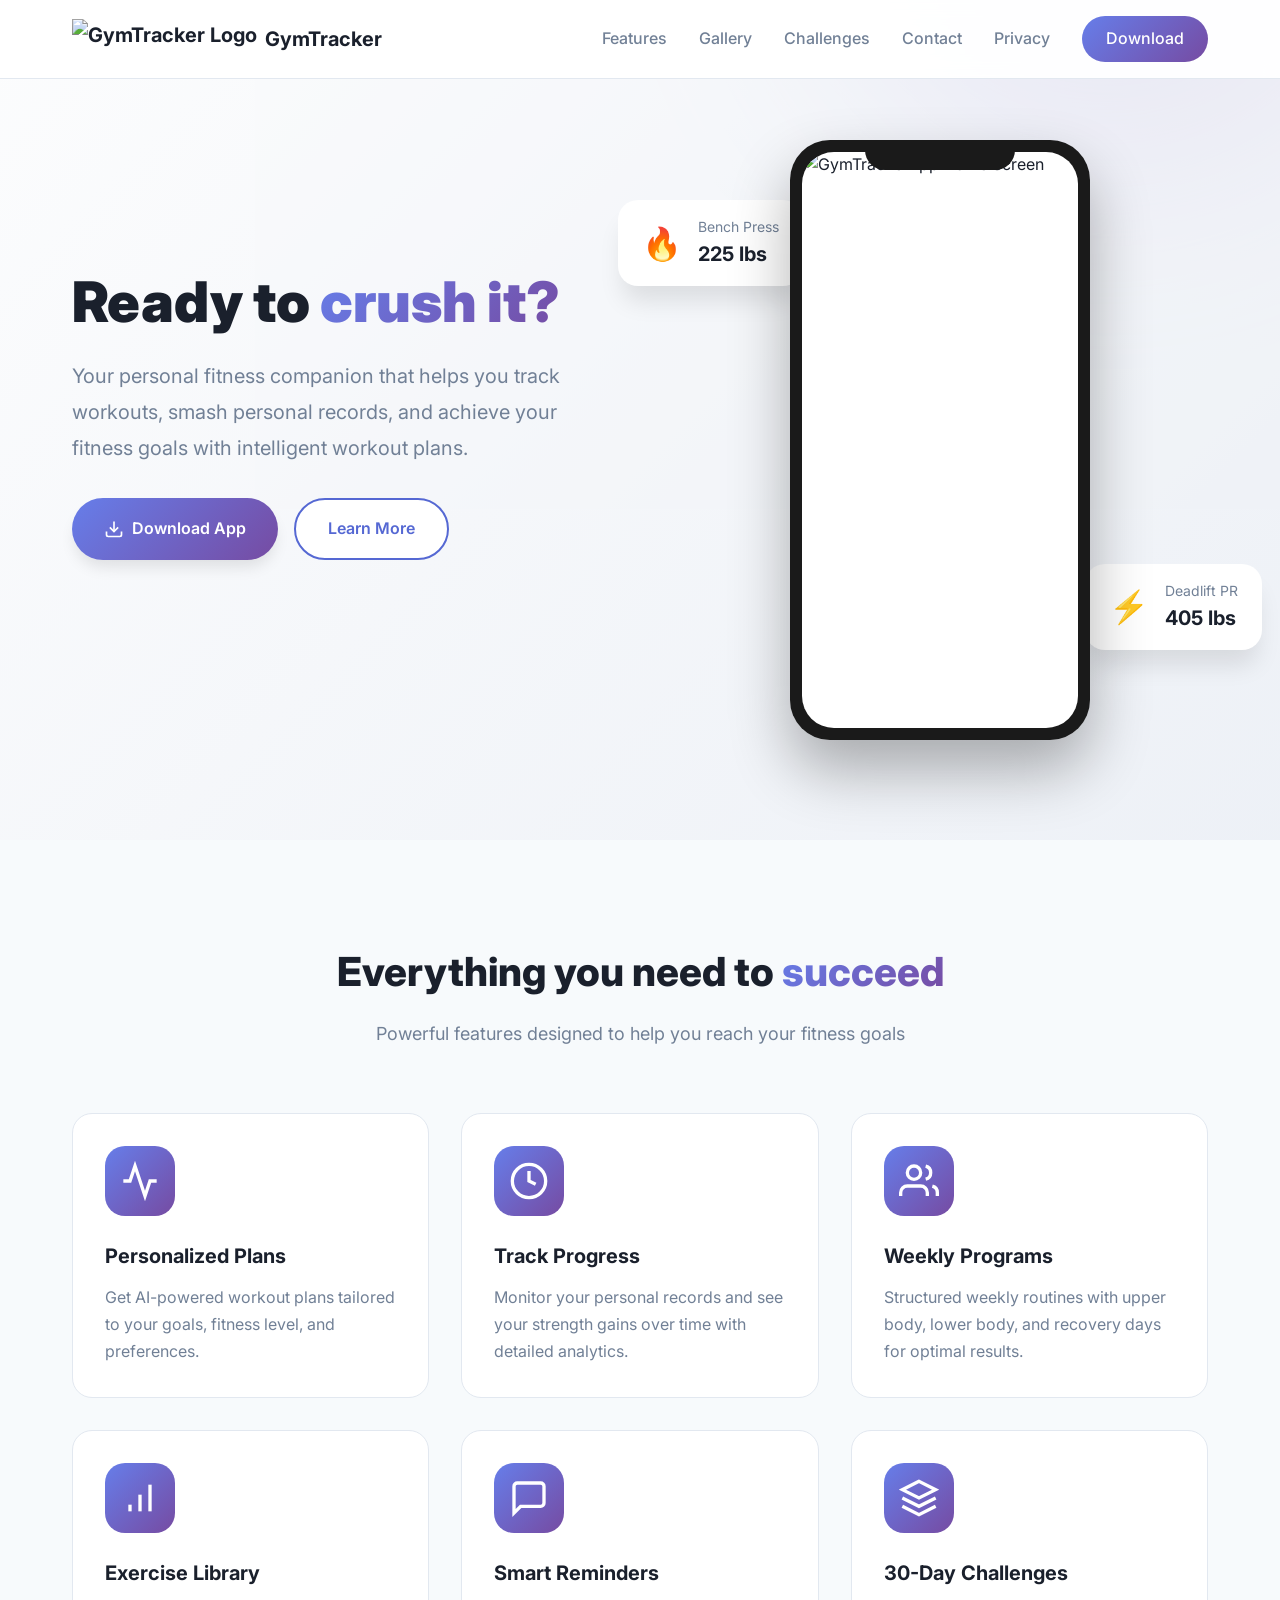
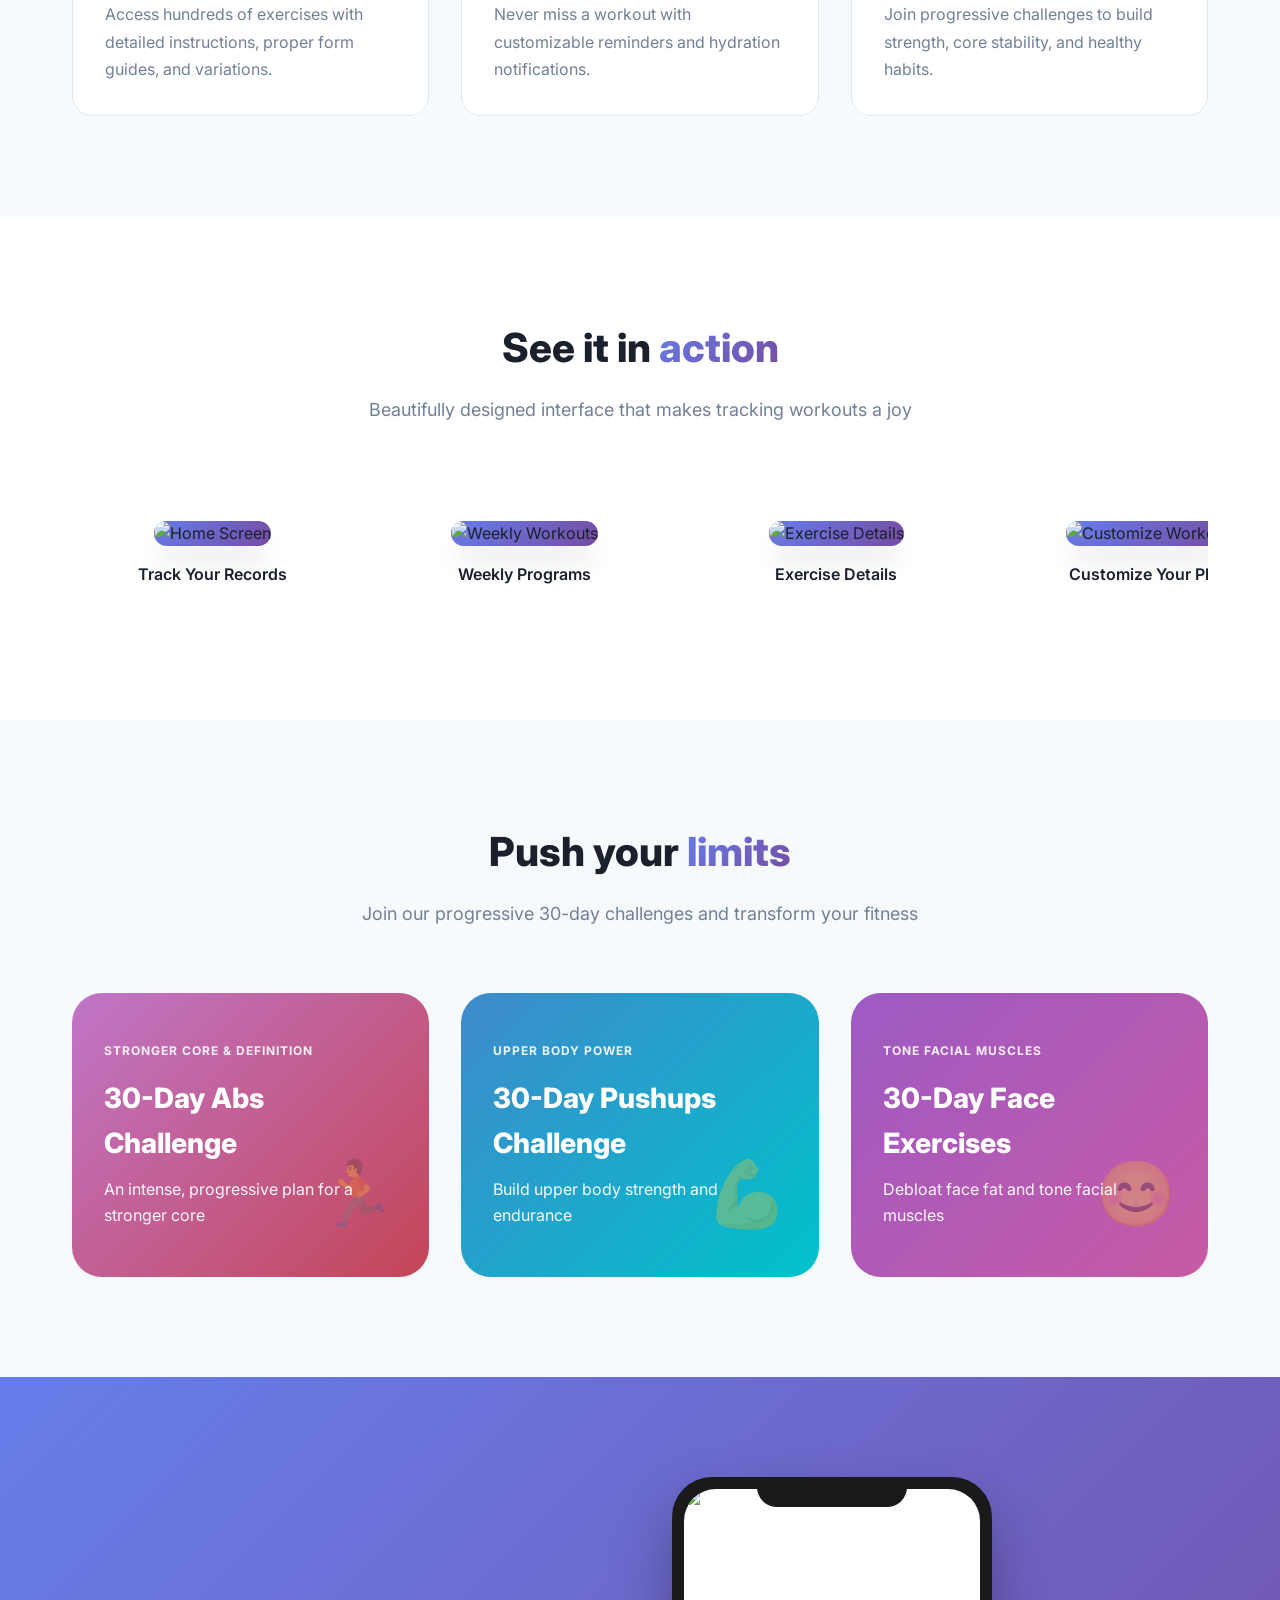
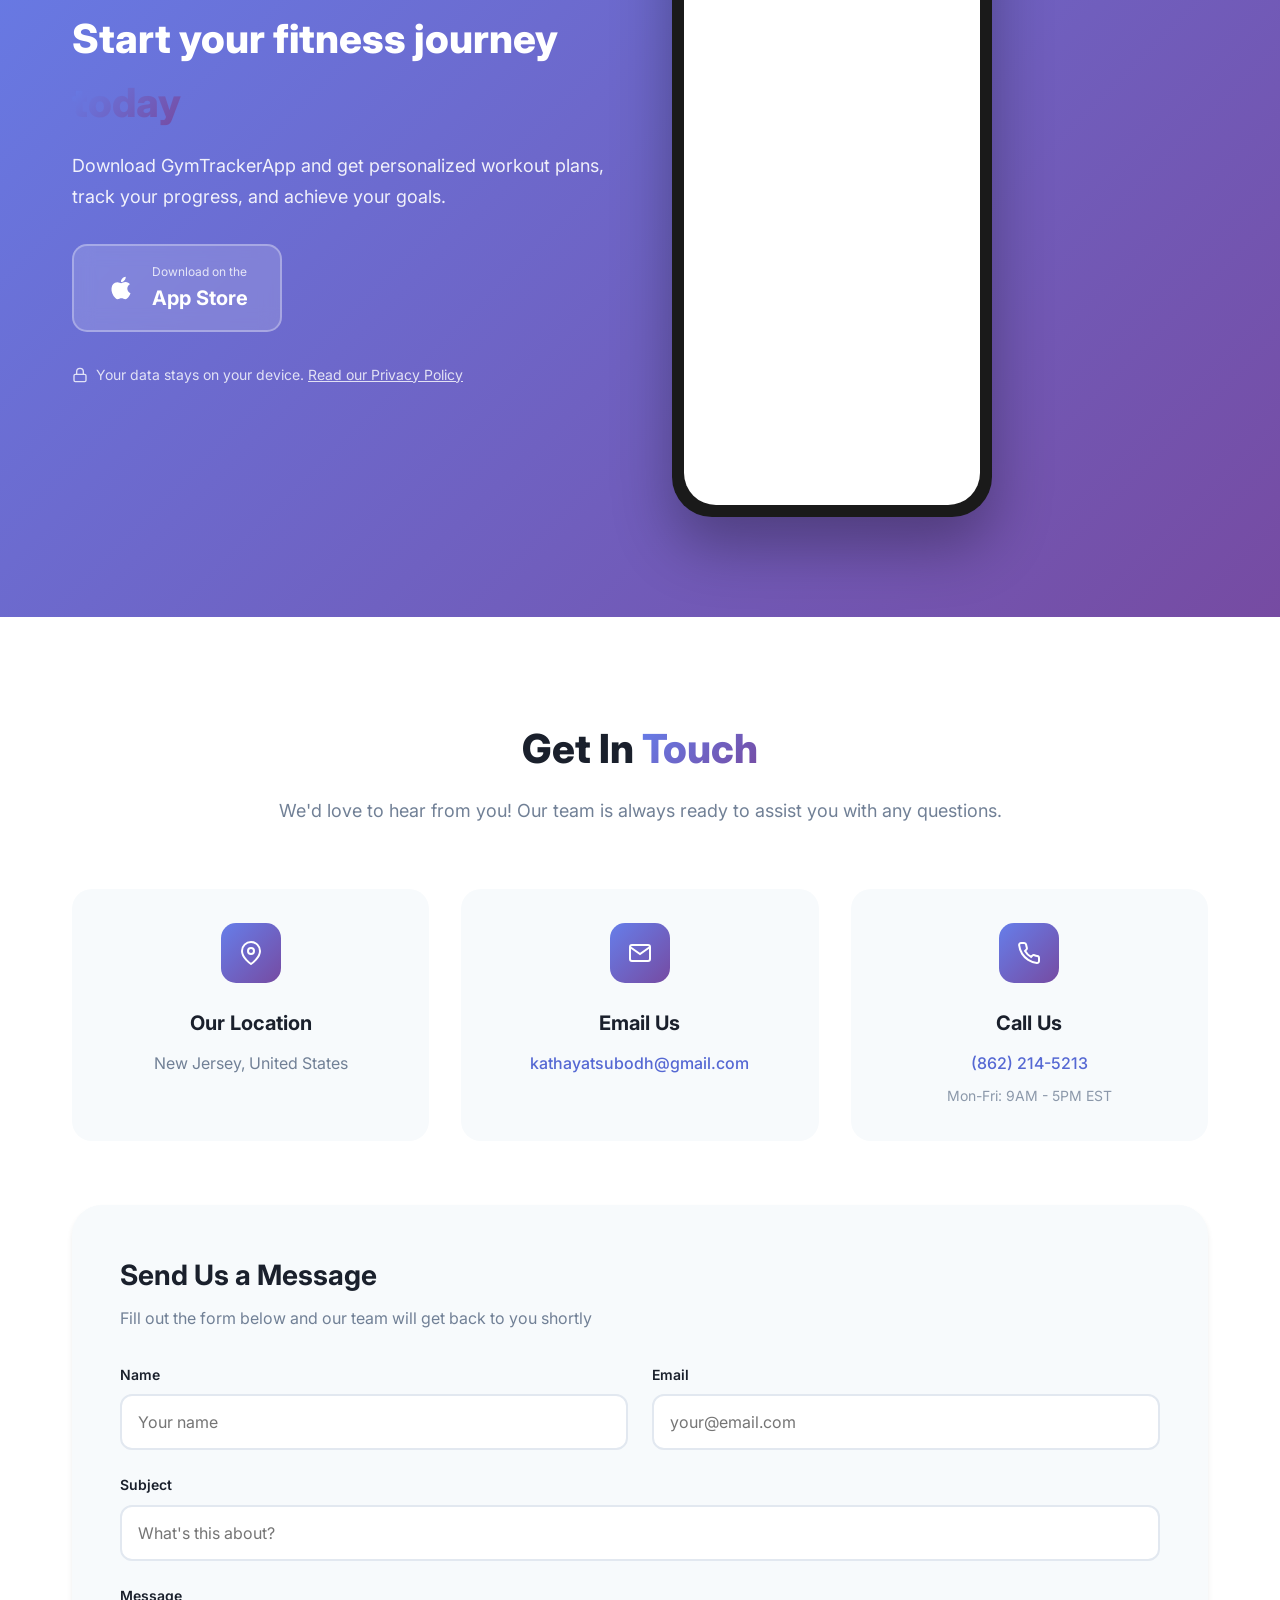
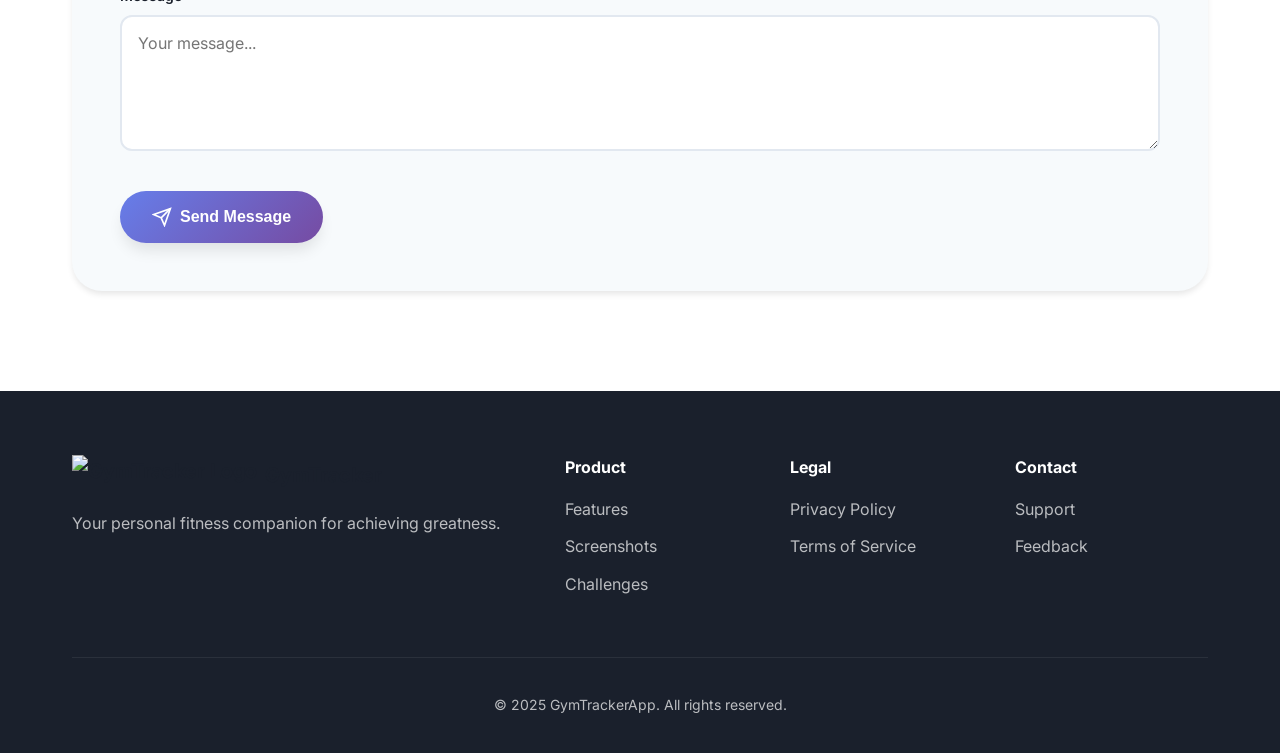
==== commit e351ba1c: "Replace emoji logo with image logo Changes made: - Removed 💪 emoji from all logo instances - Updated" ====
--- a/index.html
+++ b/index.html
@@ -16,7 +16,7 @@
         <div class="container">
             <div class="nav-wrapper">
                 <a href="#" class="logo">
-                    <span class="logo-icon">💪</span>
+                    <img src="images/logo.png" alt="GymTracker Logo" class="logo-image">
                     <span class="logo-text">GymTracker</span>
                 </a>
                 <div class="nav-links">
@@ -355,7 +355,7 @@
             <div class="footer-content">
                 <div class="footer-brand">
                     <div class="logo">
-                        <span class="logo-icon">💪</span>
+                        <img src="images/logo.png" alt="GymTracker Logo" class="logo-image">
                         <span class="logo-text">GymTracker</span>
                     </div>
                     <p class="footer-description">Your personal fitness companion for achieving greatness.</p>
--- a/css/style.css
+++ b/css/style.css
@@ -96,6 +96,12 @@
     transform: scale(1.05);
 }
 
+.logo-image {
+    height: 40px;
+    width: auto;
+    object-fit: contain;
+}
+
 .logo-icon {
     font-size: 1.5rem;
 }
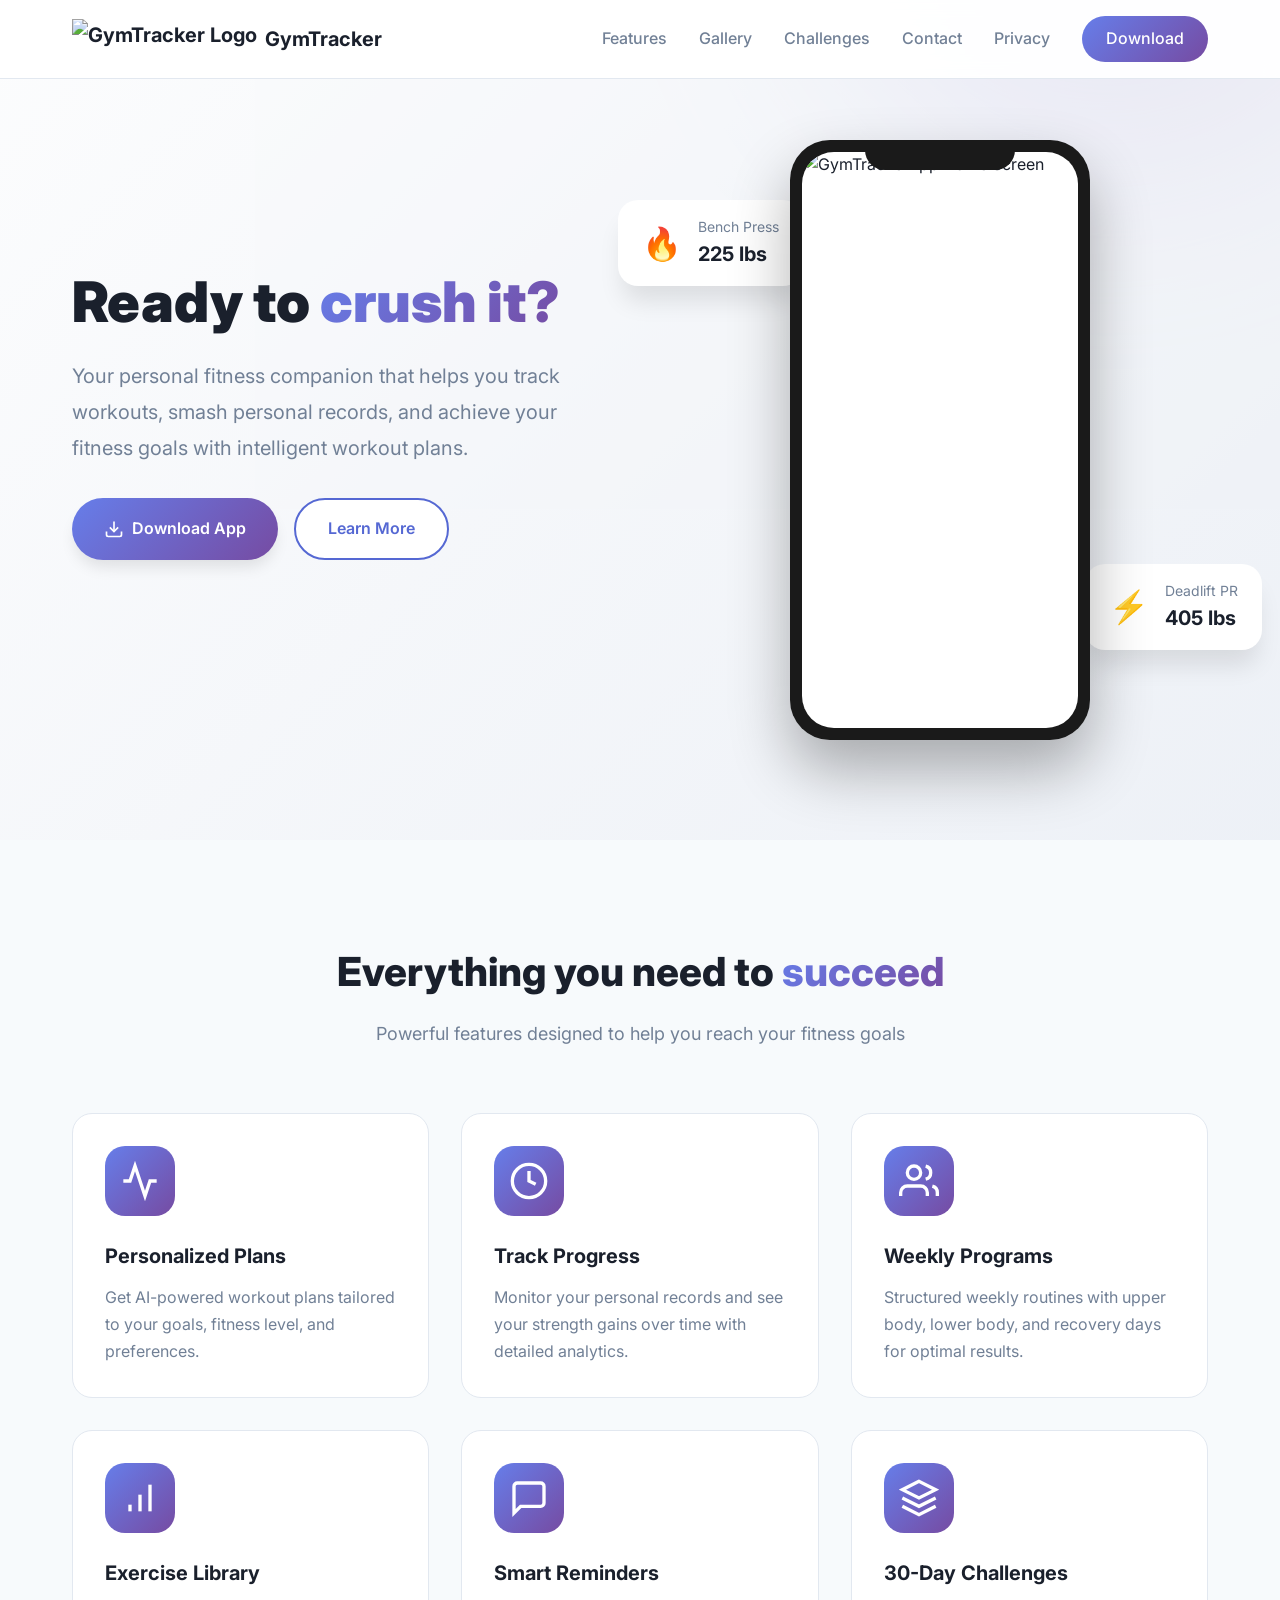
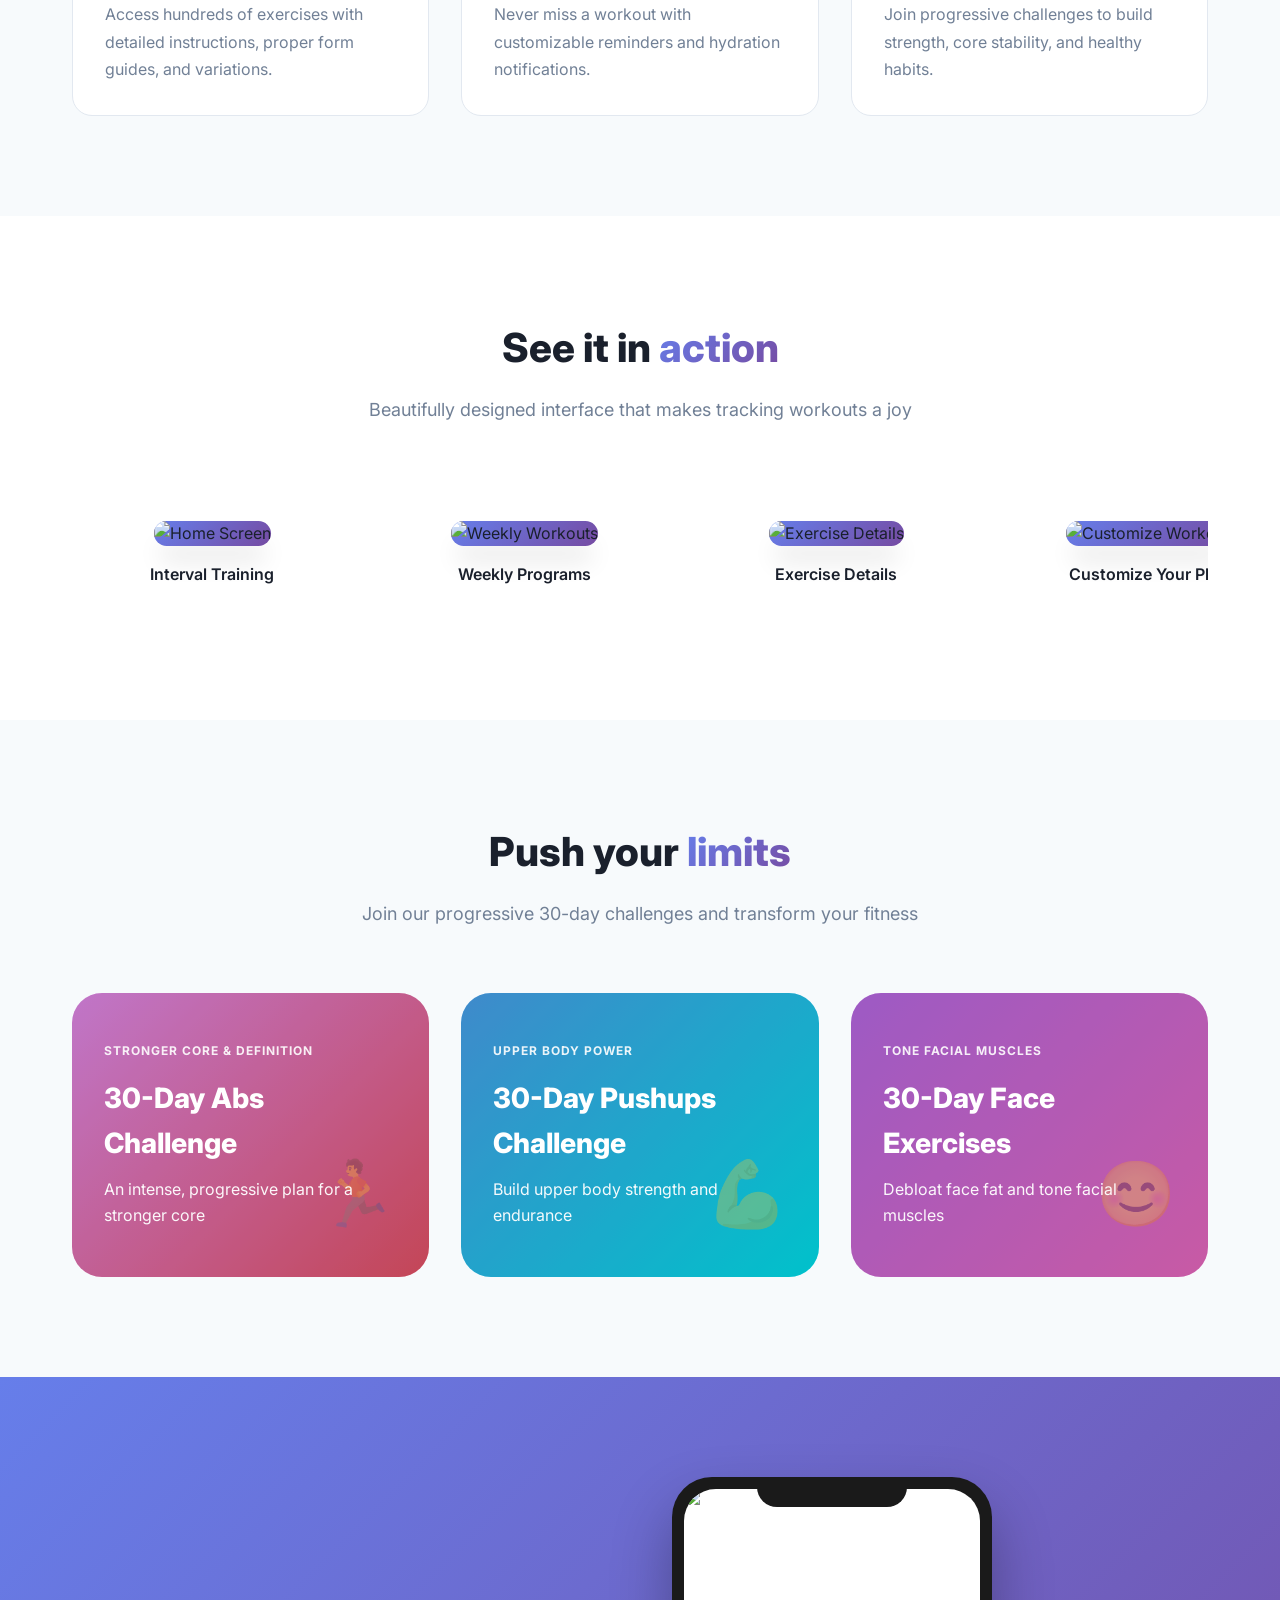
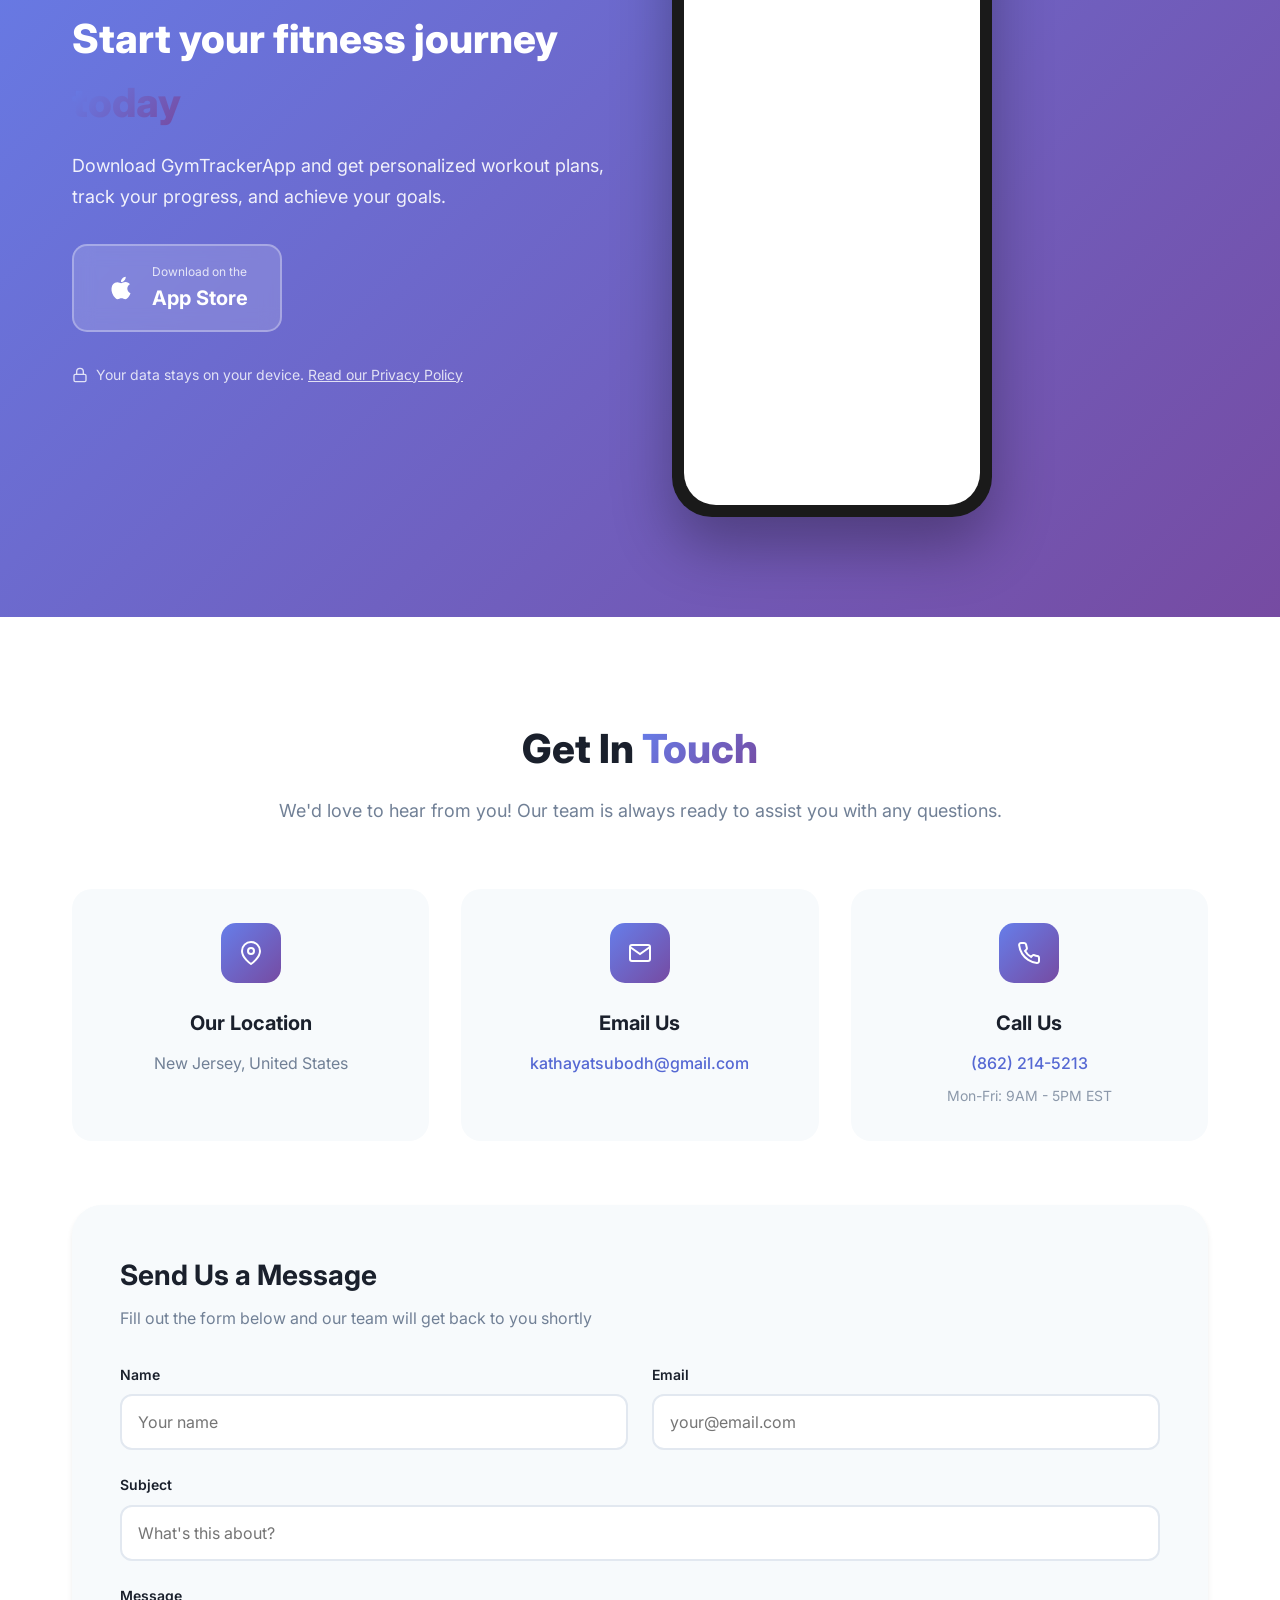
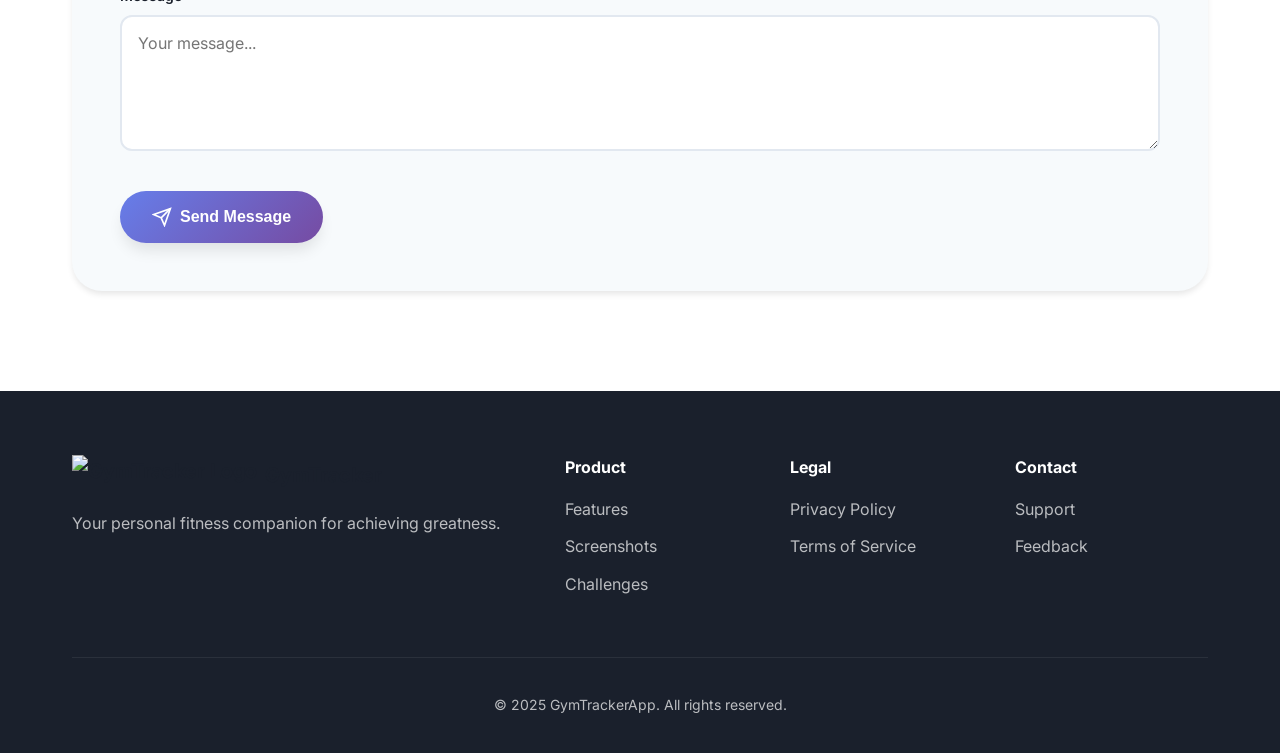
==== commit a2380778: "Update screenshot caption from 'Track Your Records' to 'Interval Training'" ====
--- a/index.html
+++ b/index.html
@@ -175,7 +175,7 @@
                 <div class="carousel-track">
                     <div class="screenshot-item">
                         <img src="images/screenshot-1.png" alt="Home Screen" class="screenshot-img">
-                        <p class="screenshot-caption">Track Your Records</p>
+                        <p class="screenshot-caption">Interval Training</p>
                     </div>
                     <div class="screenshot-item">
                         <img src="images/screenshot-2.png" alt="Weekly Workouts" class="screenshot-img">
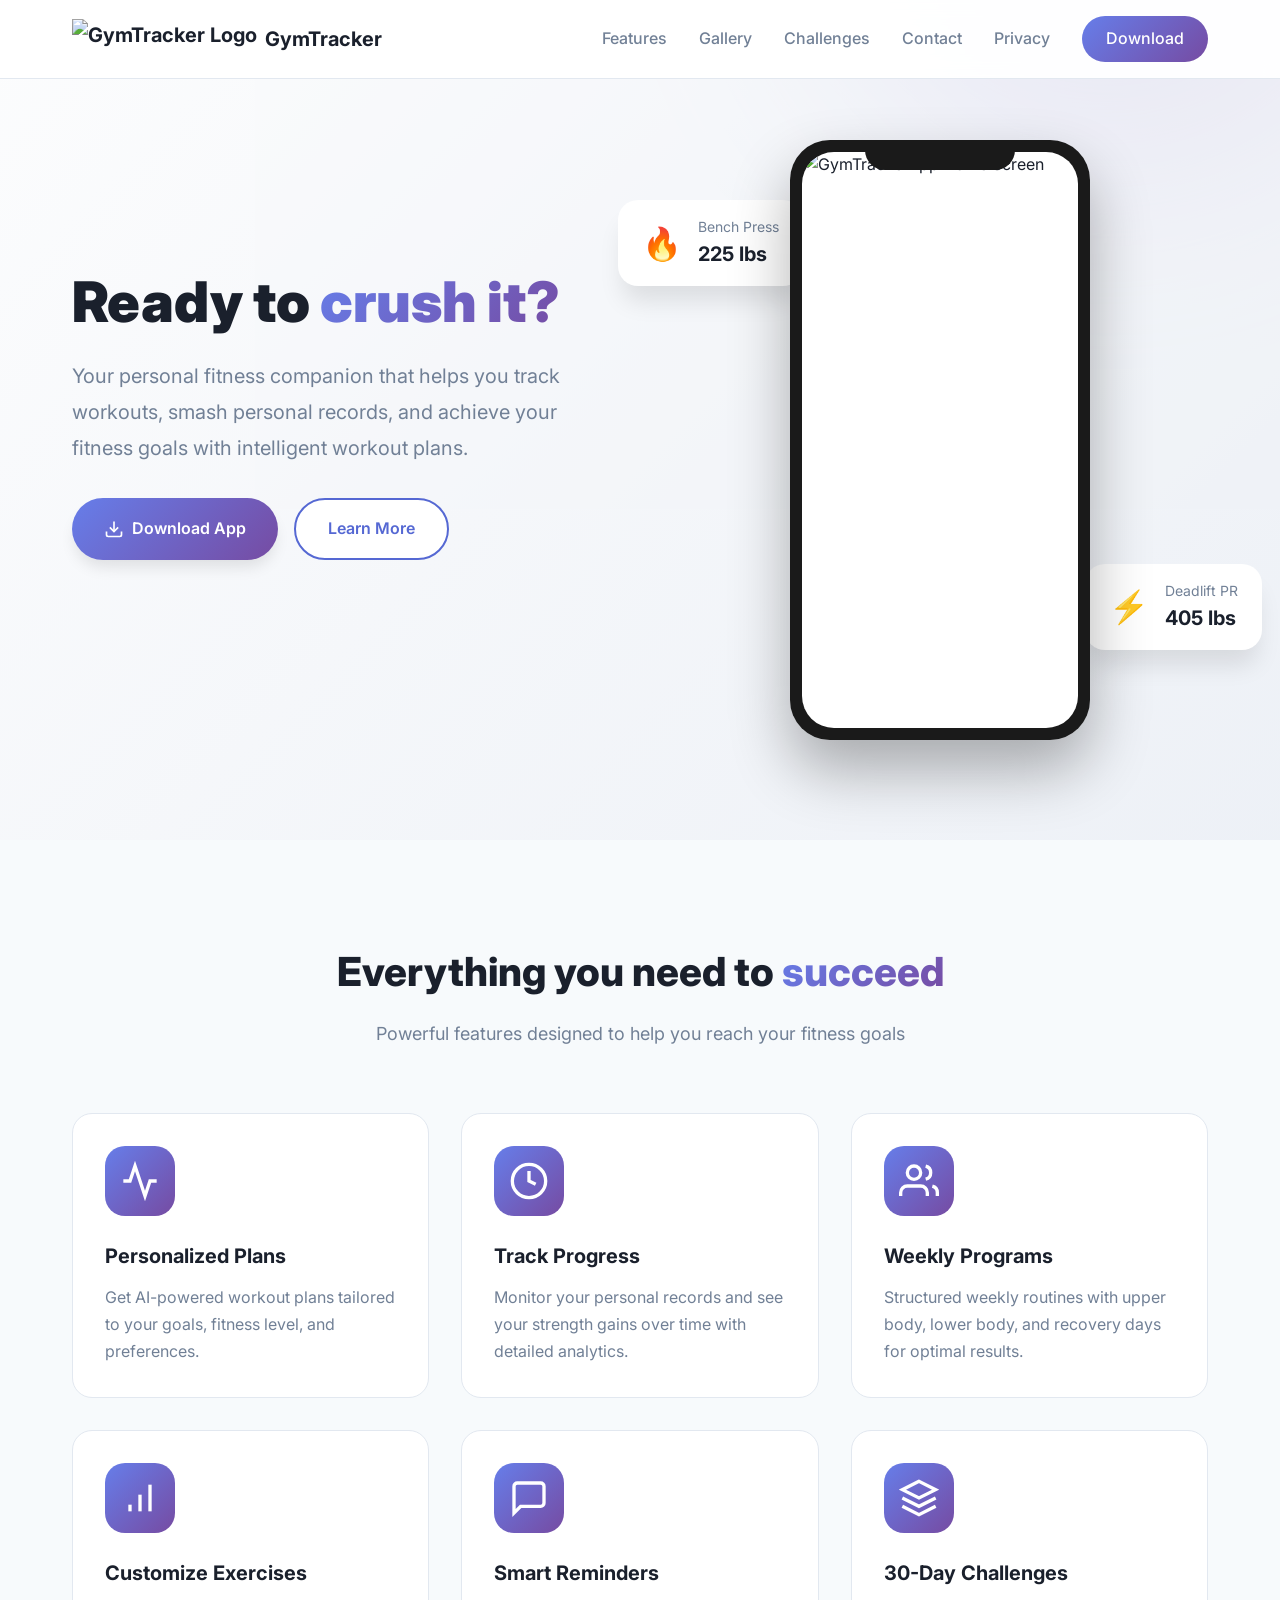
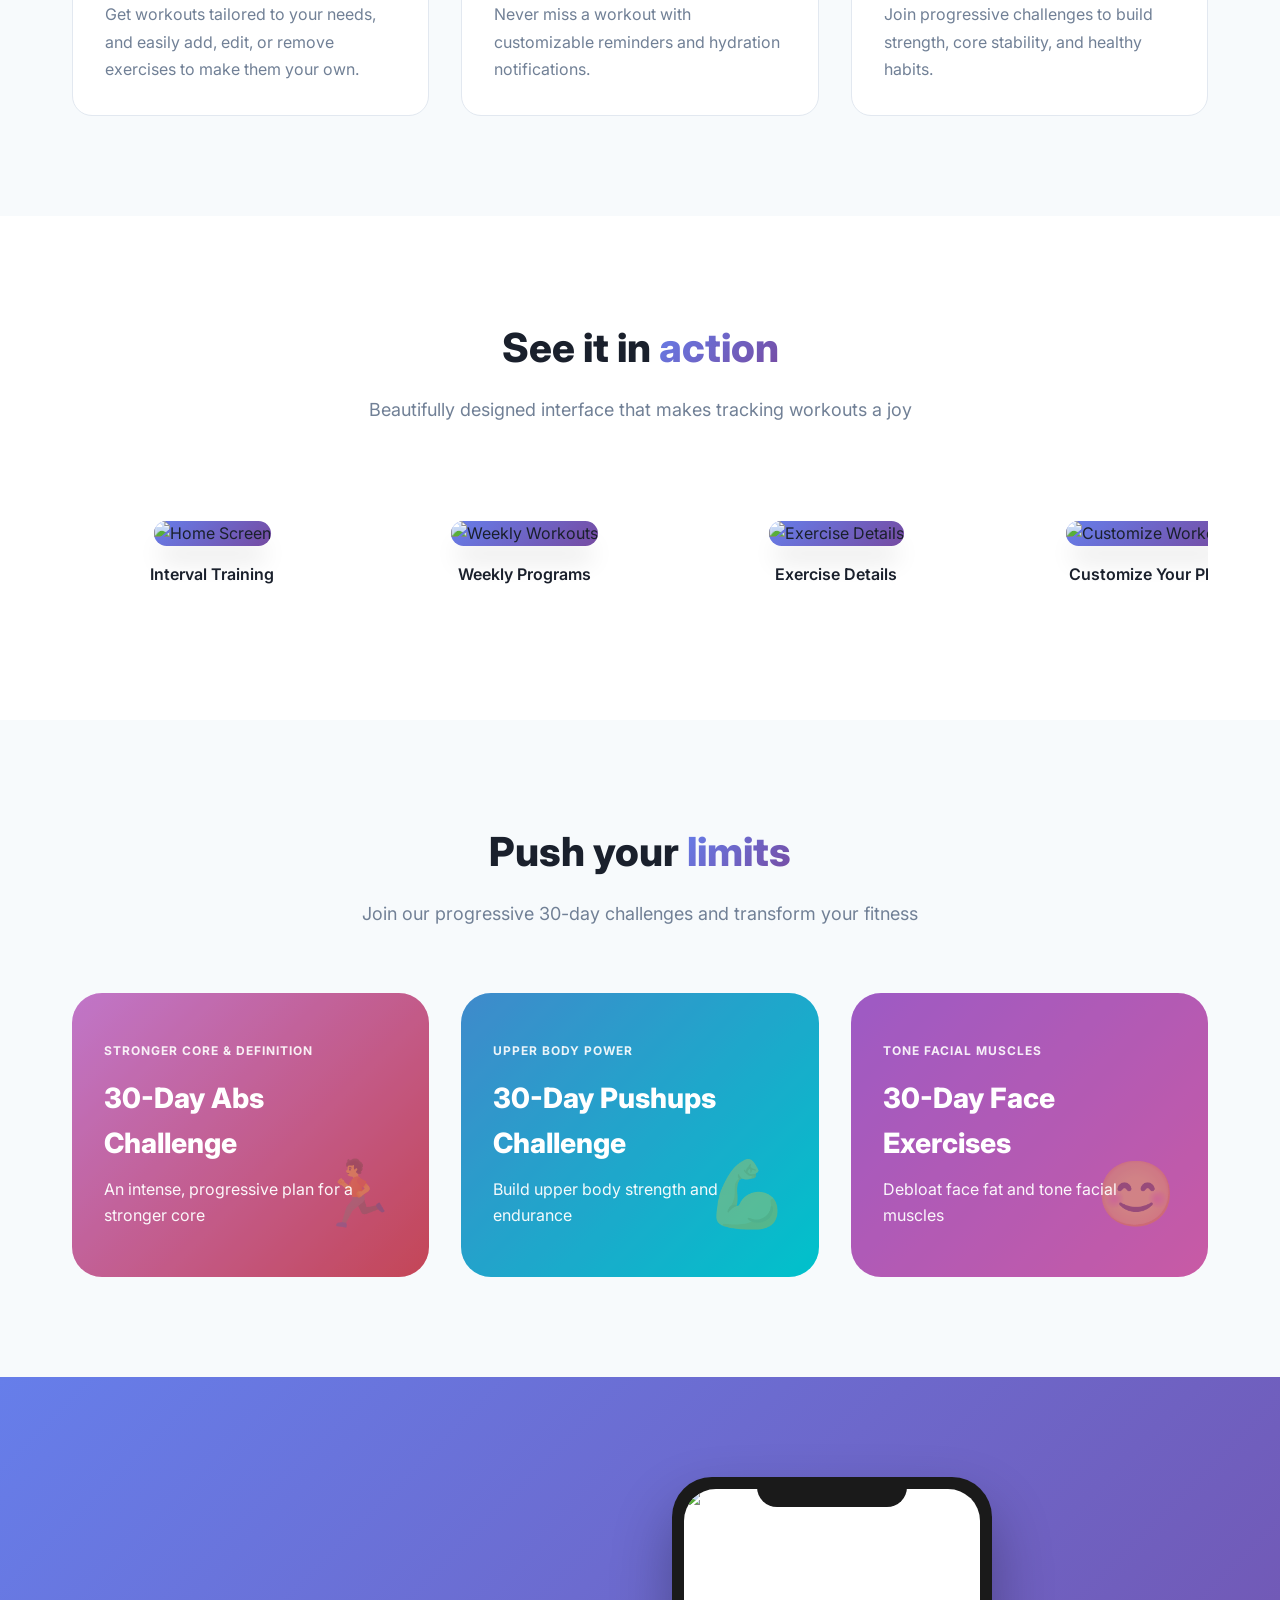
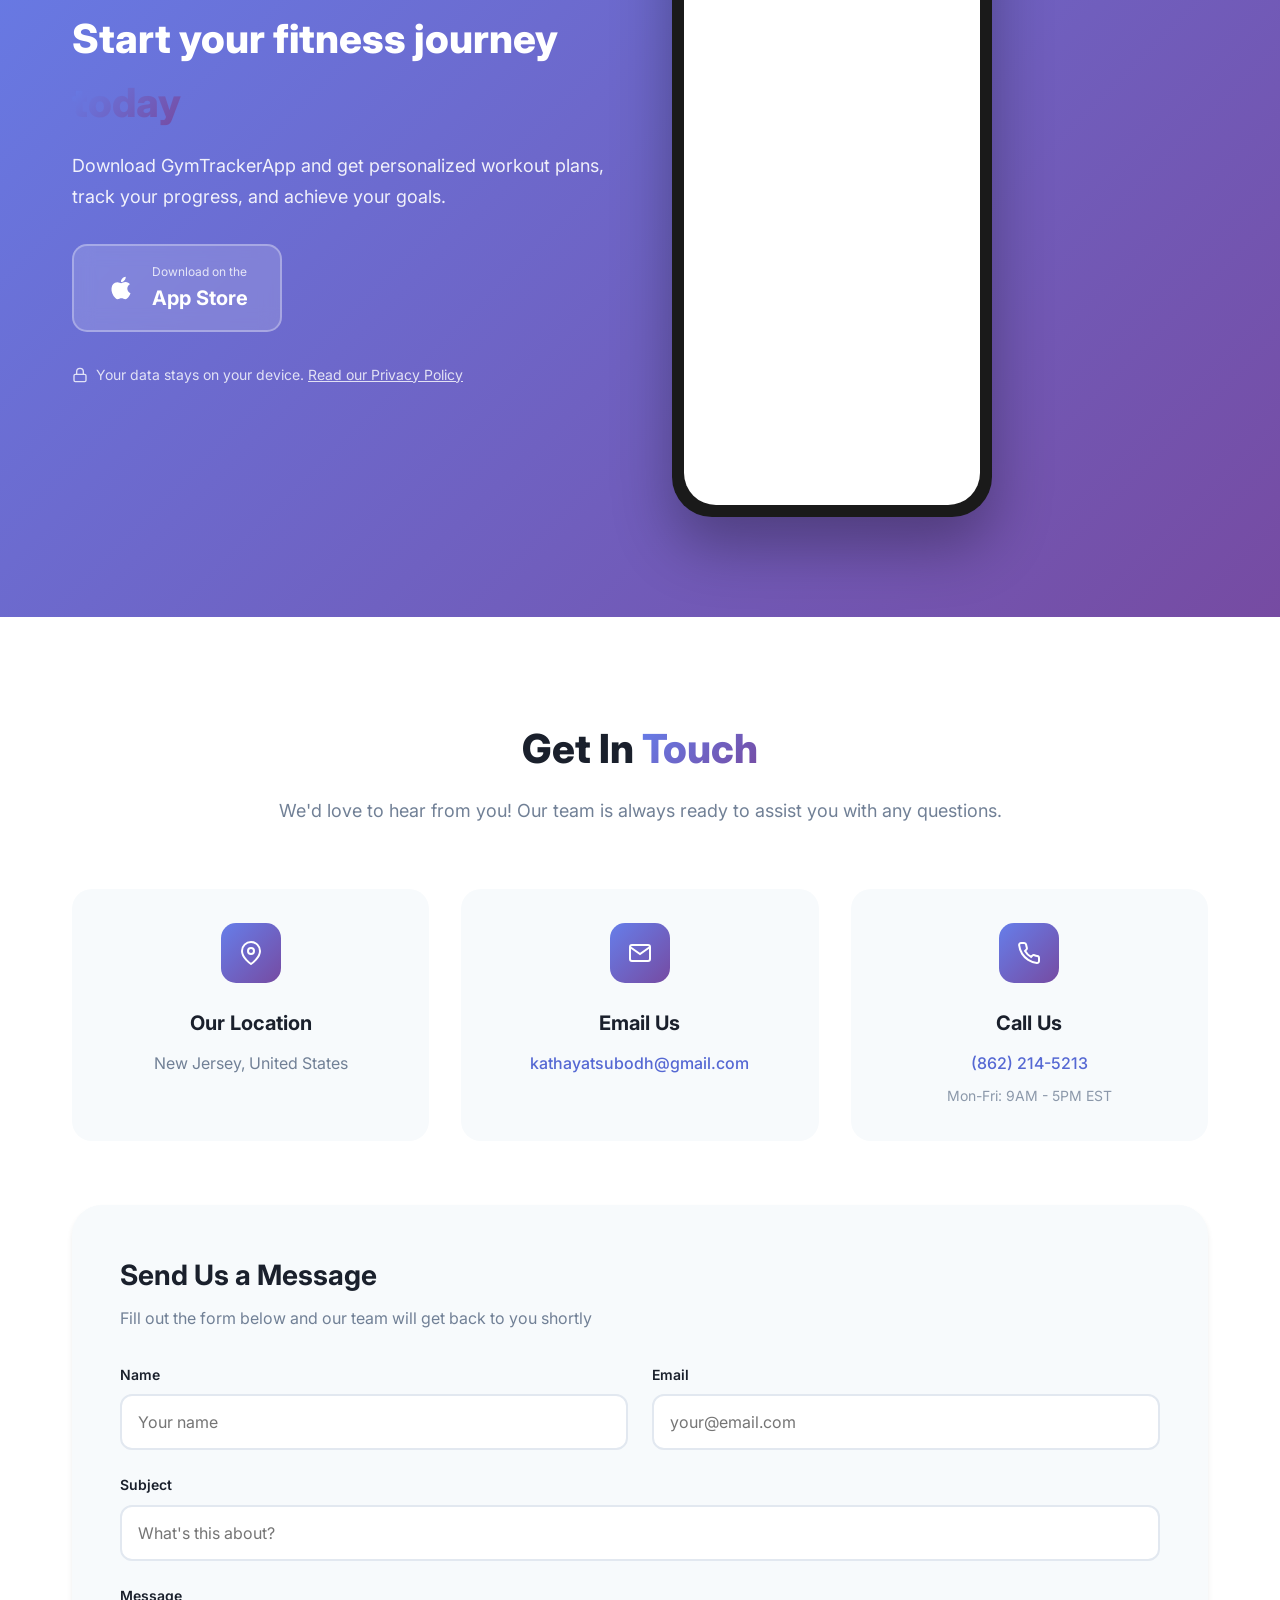
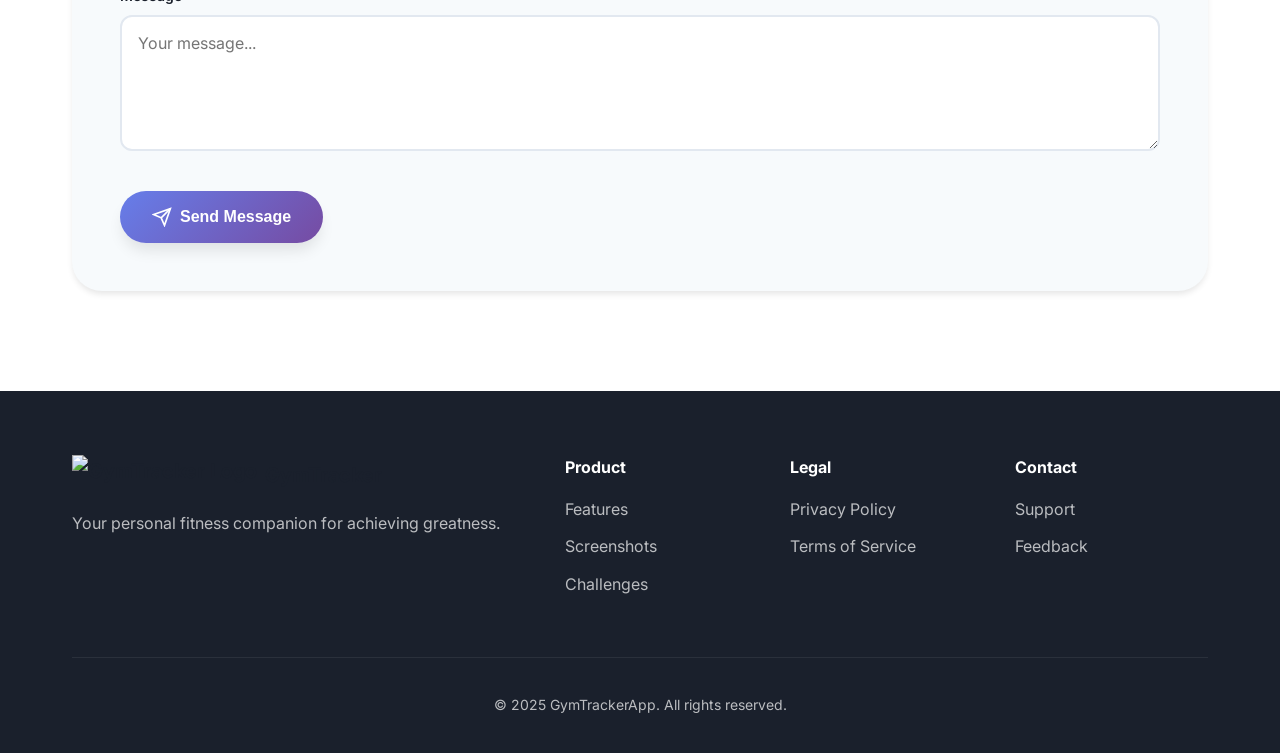
==== commit 8ceae5b4: "Update feature: Change 'Exercise Library' to 'Customize Exercises'" ====
--- a/index.html
+++ b/index.html
@@ -137,8 +137,8 @@
                             <path d="M6 20v-4"></path>
                         </svg>
                     </div>
-                    <h3 class="feature-title">Exercise Library</h3>
-                    <p class="feature-description">Access hundreds of exercises with detailed instructions, proper form guides, and variations.</p>
+                    <h3 class="feature-title">Customize Exercises</h3>
+                    <p class="feature-description">Get workouts tailored to your needs, and easily add, edit, or remove exercises to make them your own.</p>
                 </div>
                 <div class="feature-card">
                     <div class="feature-icon">
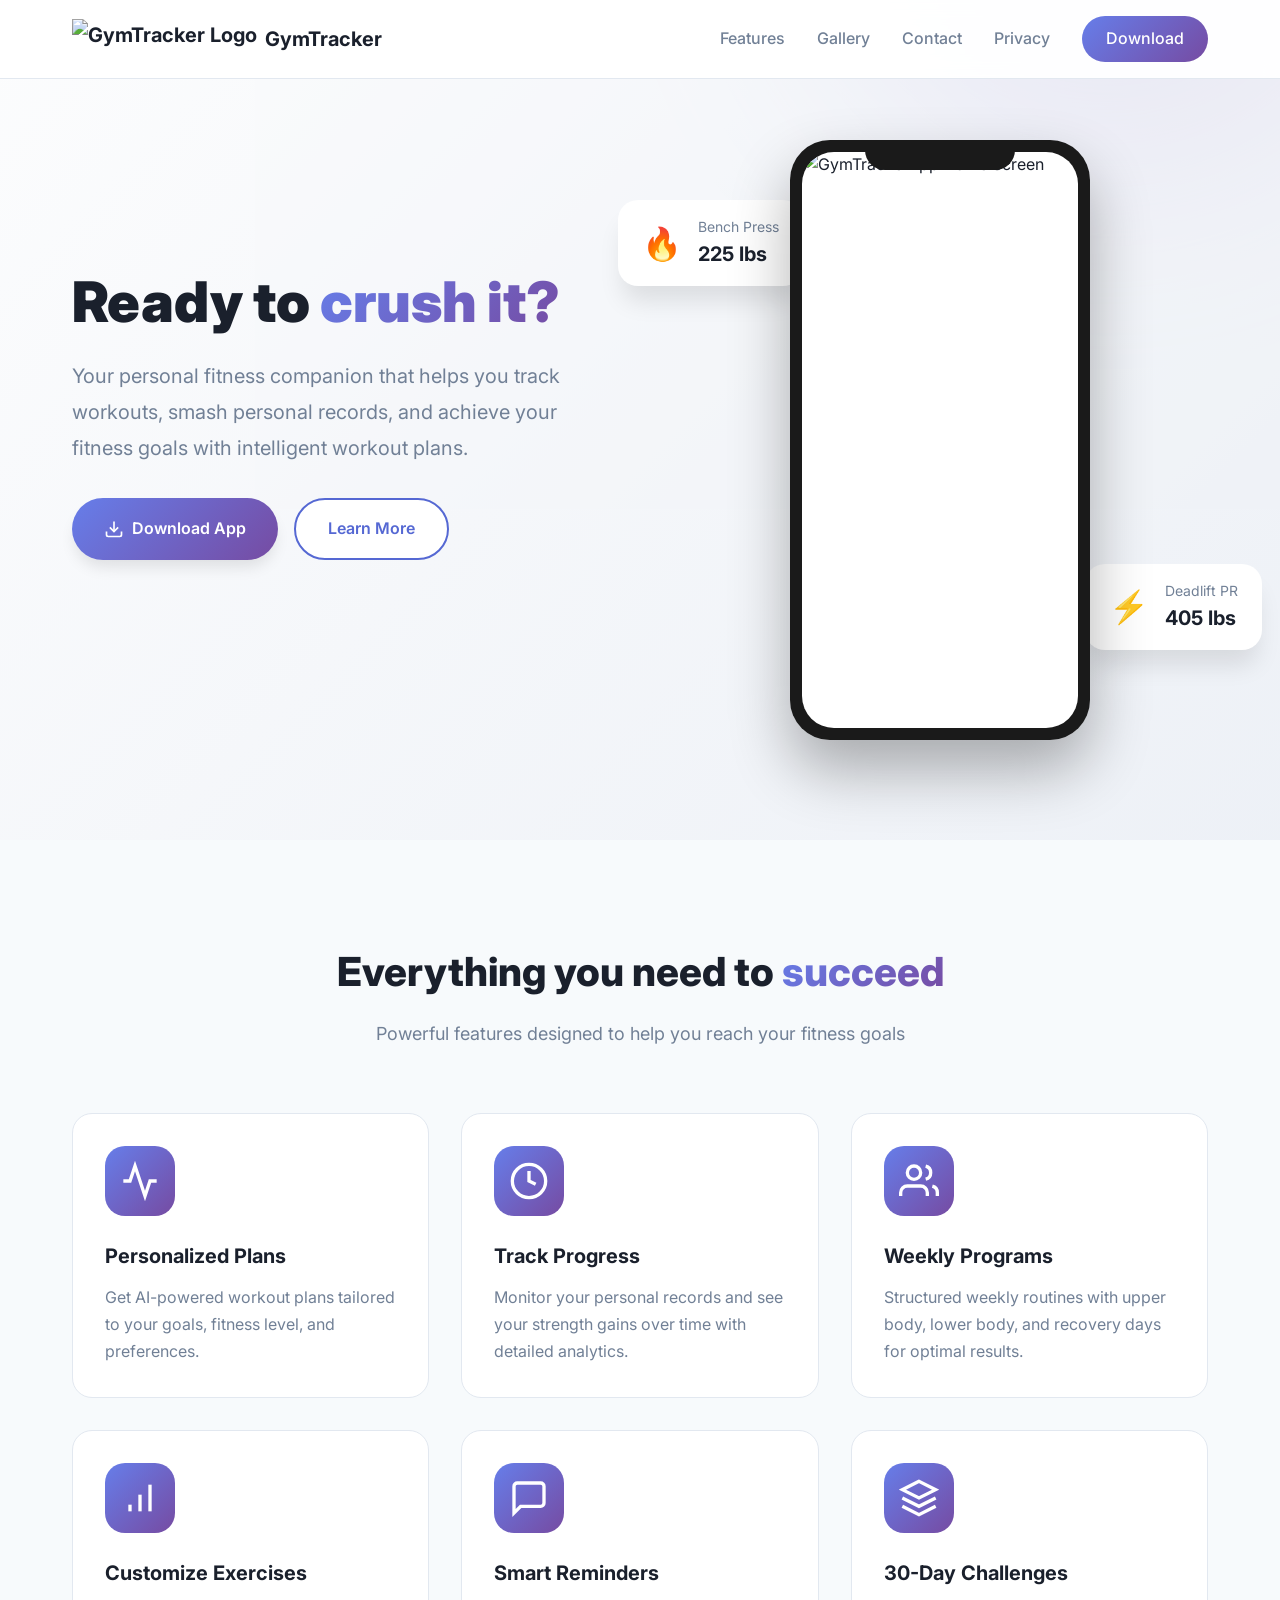
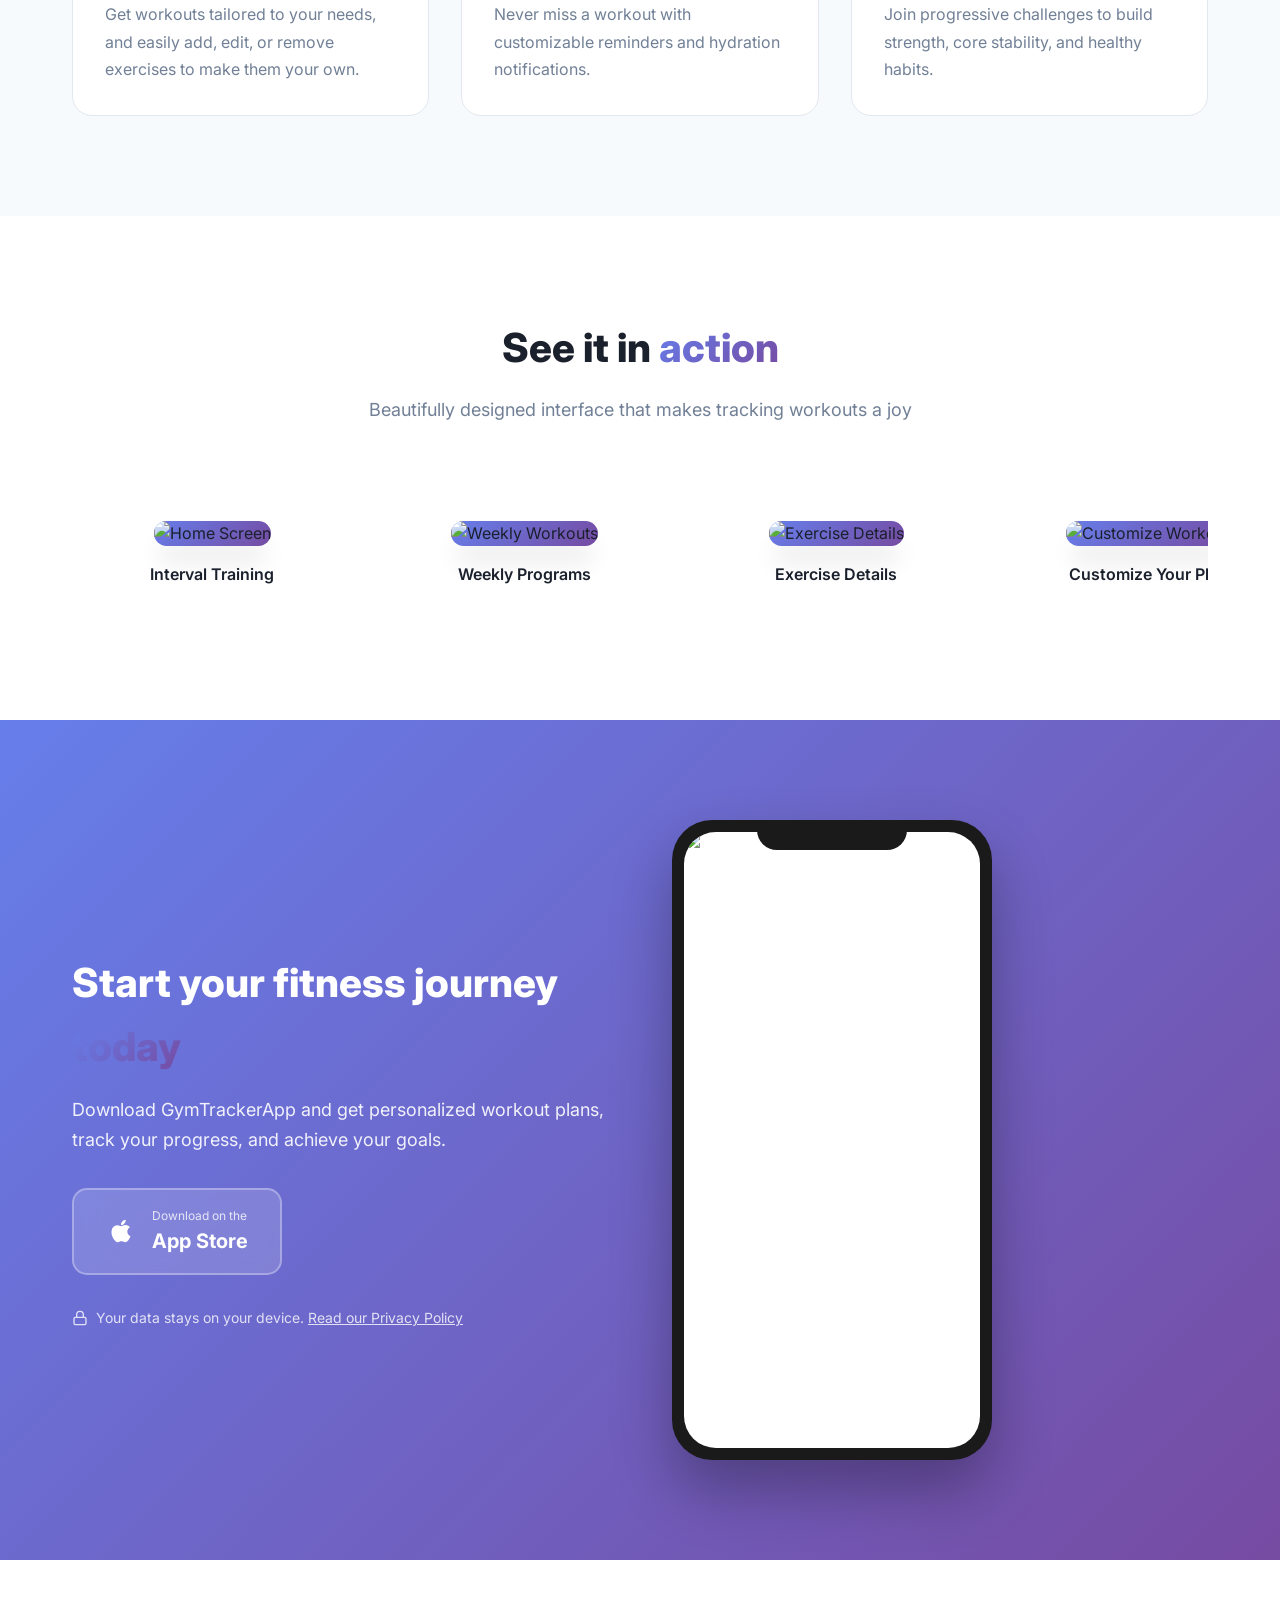
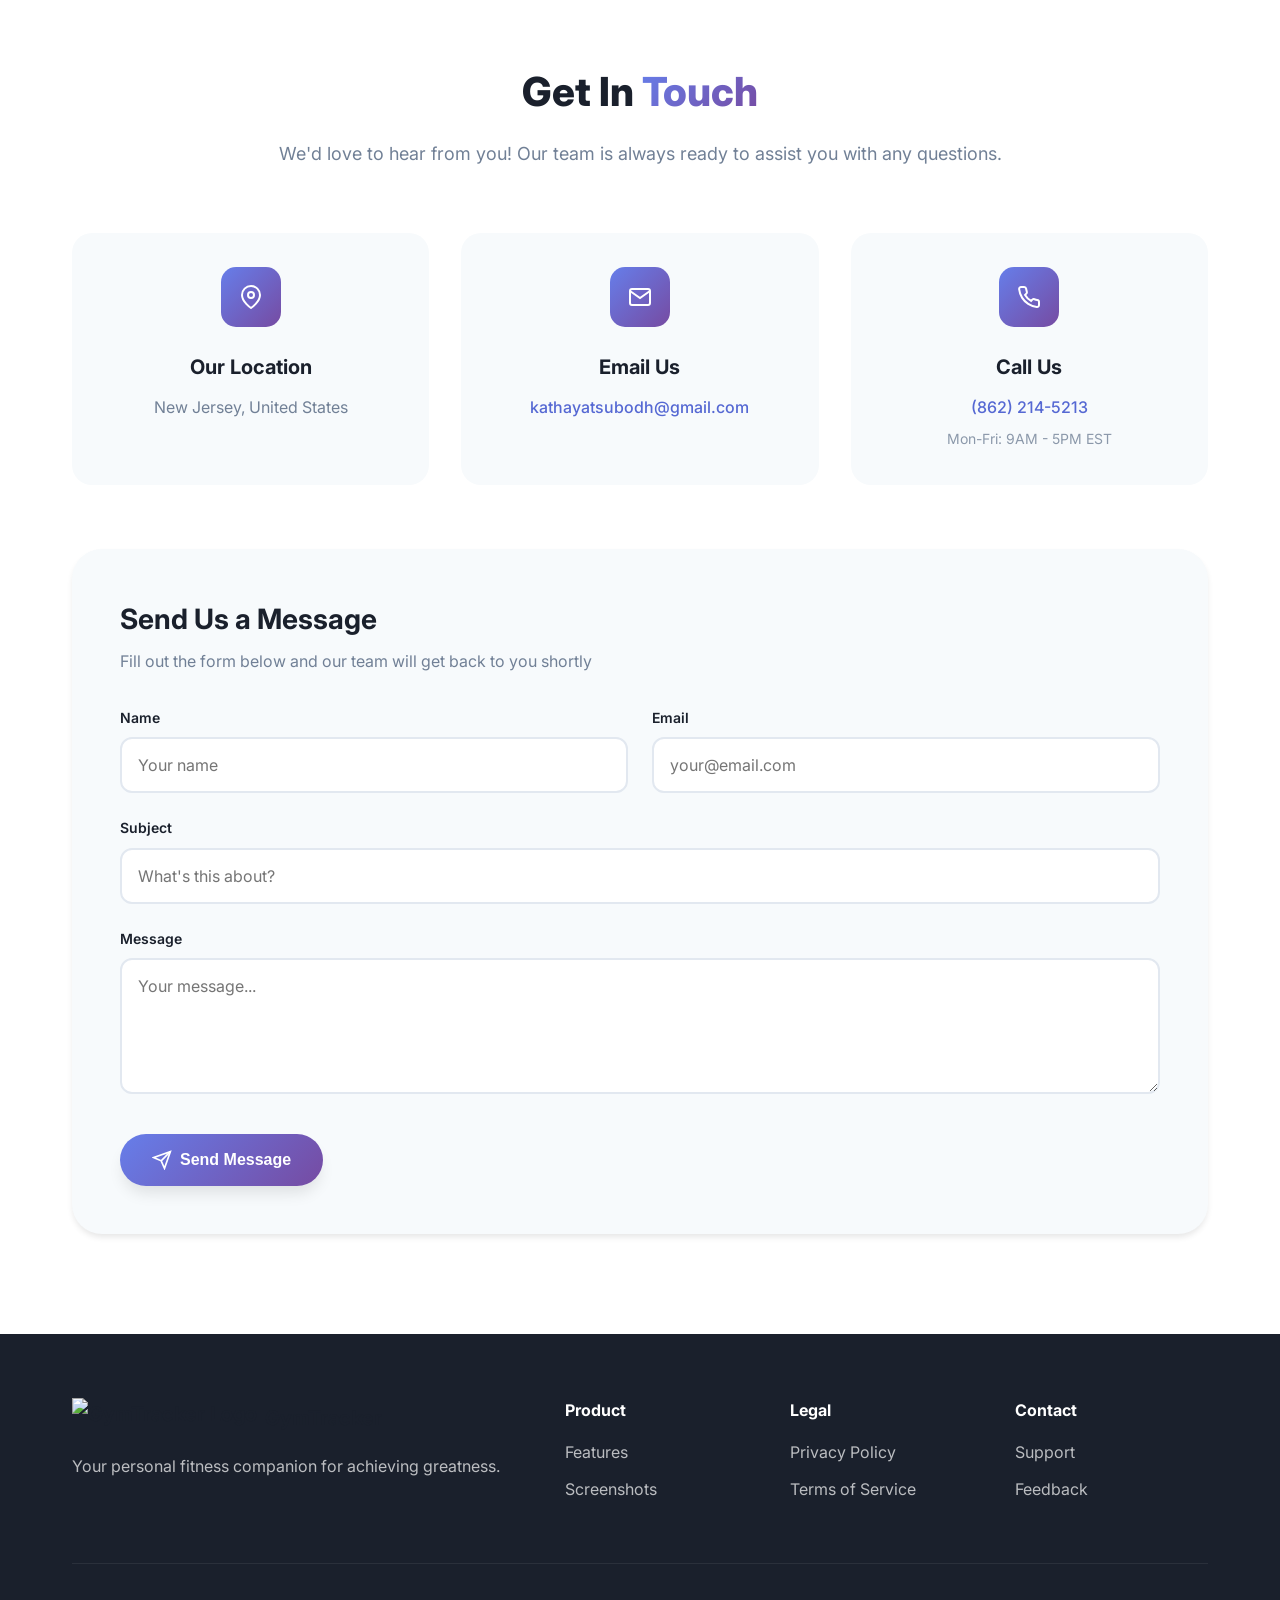
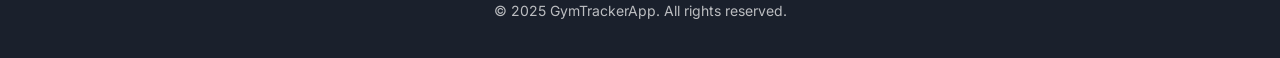
==== commit 98666961: "Remove challenges section and all related navigation links" ====
--- a/index.html
+++ b/index.html
@@ -22,7 +22,6 @@
                 <div class="nav-links">
                     <a href="#features">Features</a>
                     <a href="#screenshots">Gallery</a>
-                    <a href="#challenges">Challenges</a>
                     <a href="#contact">Contact</a>
                     <a href="privacy.html">Privacy</a>
                     <a href="#download" class="btn-download">Download</a>
@@ -198,42 +197,6 @@
         </div>
     </section>
 
-    <!-- Challenges Section -->
-    <section id="challenges" class="challenges-section">
-        <div class="container">
-            <div class="section-header">
-                <h2 class="section-title">Push your <span class="gradient-text">limits</span></h2>
-                <p class="section-subtitle">Join our progressive 30-day challenges and transform your fitness</p>
-            </div>
-            <div class="challenges-grid">
-                <div class="challenge-card challenge-abs">
-                    <div class="challenge-header">
-                        <span class="challenge-tag">STRONGER CORE & DEFINITION</span>
-                        <h3 class="challenge-name">30-Day Abs Challenge</h3>
-                        <p class="challenge-desc">An intense, progressive plan for a stronger core</p>
-                    </div>
-                    <div class="challenge-icon">🏃</div>
-                </div>
-                <div class="challenge-card challenge-pushups">
-                    <div class="challenge-header">
-                        <span class="challenge-tag">UPPER BODY POWER</span>
-                        <h3 class="challenge-name">30-Day Pushups Challenge</h3>
-                        <p class="challenge-desc">Build upper body strength and endurance</p>
-                    </div>
-                    <div class="challenge-icon">💪</div>
-                </div>
-                <div class="challenge-card challenge-face">
-                    <div class="challenge-header">
-                        <span class="challenge-tag">TONE FACIAL MUSCLES</span>
-                        <h3 class="challenge-name">30-Day Face Exercises</h3>
-                        <p class="challenge-desc">Debloat face fat and tone facial muscles</p>
-                    </div>
-                    <div class="challenge-icon">😊</div>
-                </div>
-            </div>
-        </div>
-    </section>
-
     <!-- Download Section -->
     <section id="download" class="download-section">
         <div class="container">
@@ -365,7 +328,6 @@
                         <h4>Product</h4>
                         <a href="#features">Features</a>
                         <a href="#screenshots">Screenshots</a>
-                        <a href="#challenges">Challenges</a>
                     </div>
                     <div class="footer-column">
                         <h4>Legal</h4>
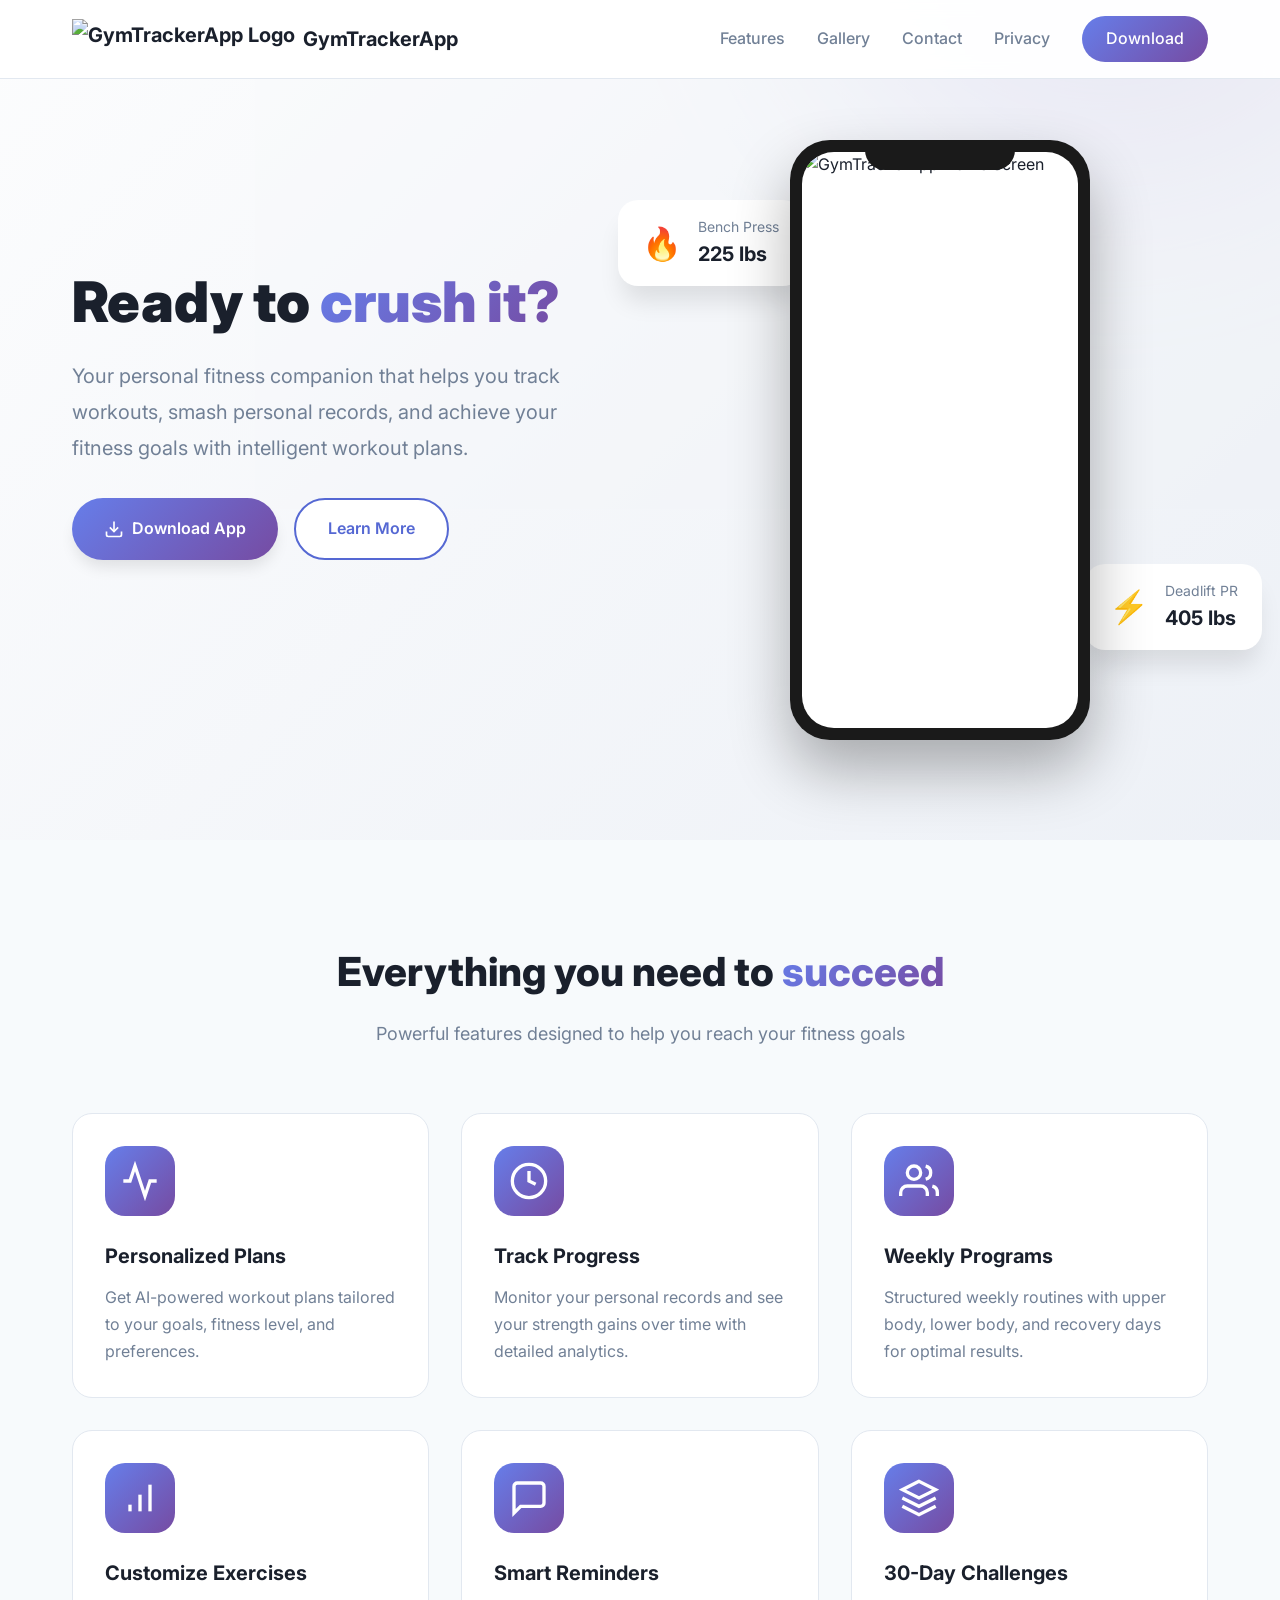
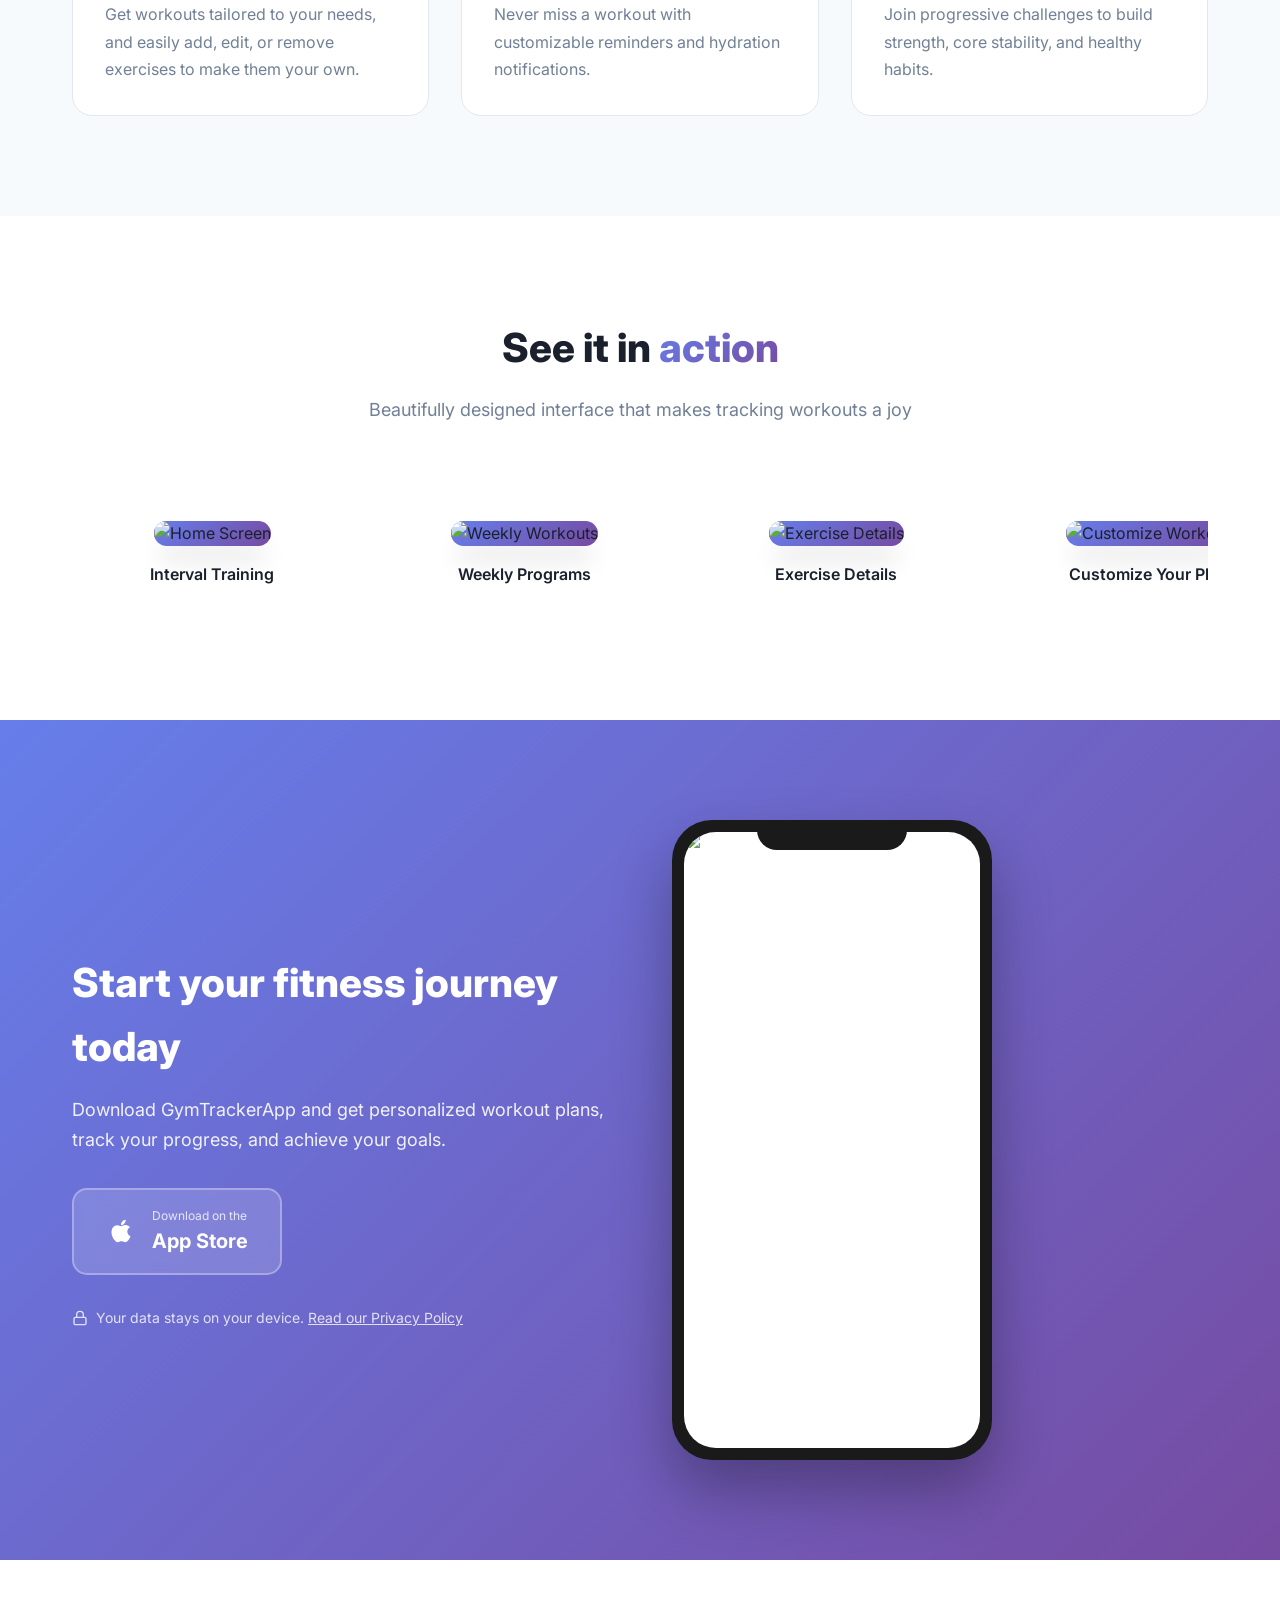
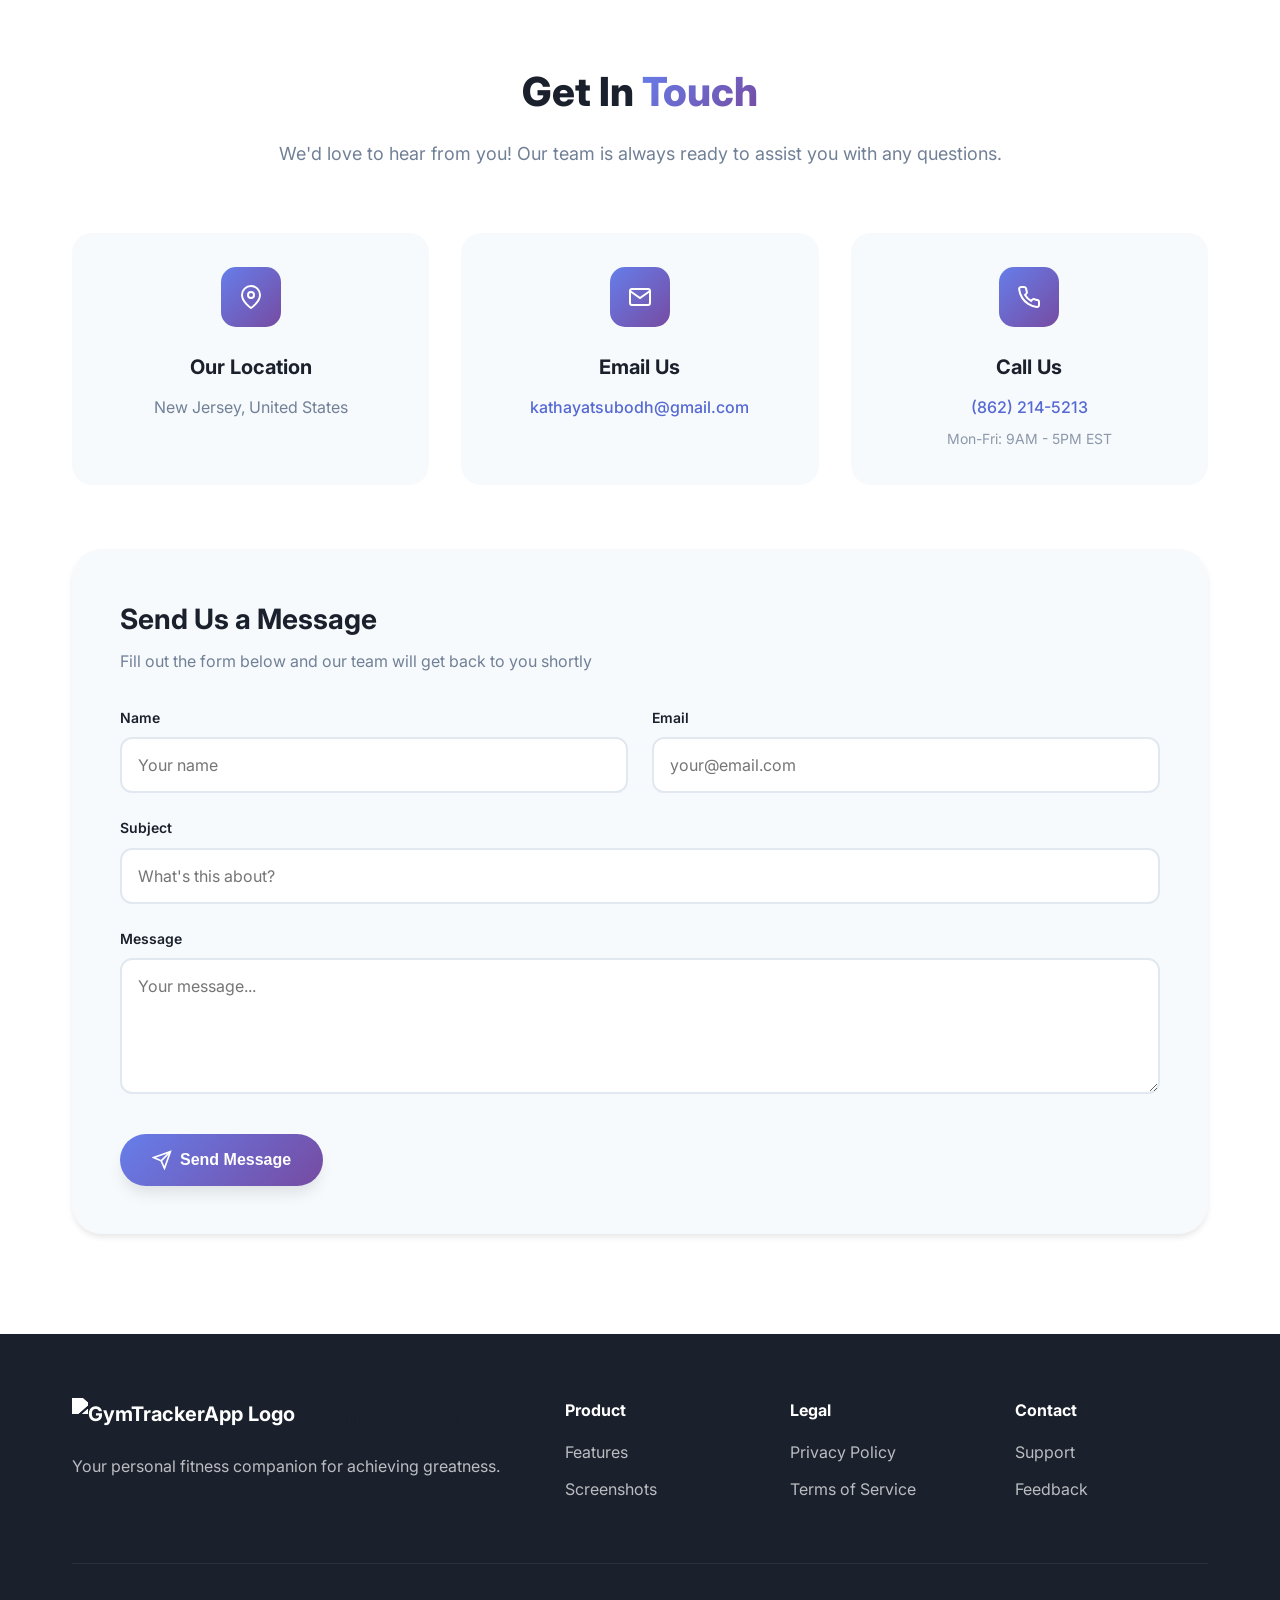
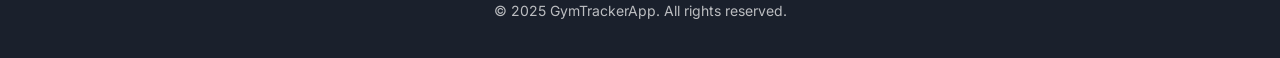
==== commit 7f648a41: "Fix visibility issues and update branding Changes made: 1. Fixed 'today' visibility in download sect" ====
--- a/index.html
+++ b/index.html
@@ -16,8 +16,8 @@
         <div class="container">
             <div class="nav-wrapper">
                 <a href="#" class="logo">
-                    <img src="images/logo.png" alt="GymTracker Logo" class="logo-image">
-                    <span class="logo-text">GymTracker</span>
+                    <img src="images/logo.png" alt="GymTrackerApp Logo" class="logo-image">
+                    <span class="logo-text">GymTrackerApp</span>
                 </a>
                 <div class="nav-links">
                     <a href="#features">Features</a>
@@ -202,7 +202,7 @@
         <div class="container">
             <div class="download-content">
                 <div class="download-text">
-                    <h2 class="download-title">Start your fitness journey <span class="gradient-text">today</span></h2>
+                    <h2 class="download-title">Start your fitness journey today</h2>
                     <p class="download-subtitle">Download GymTrackerApp and get personalized workout plans, track your progress, and achieve your goals.</p>
                     <div class="download-buttons">
                         <a href="#" class="store-button apple">
@@ -318,8 +318,8 @@
             <div class="footer-content">
                 <div class="footer-brand">
                     <div class="logo">
-                        <img src="images/logo.png" alt="GymTracker Logo" class="logo-image">
-                        <span class="logo-text">GymTracker</span>
+                        <img src="images/logo.png" alt="GymTrackerApp Logo" class="logo-image">
+                        <span class="logo-text">GymTrackerApp</span>
                     </div>
                     <p class="footer-description">Your personal fitness companion for achieving greatness.</p>
                 </div>
@@ -332,7 +332,7 @@
                     <div class="footer-column">
                         <h4>Legal</h4>
                         <a href="privacy.html">Privacy Policy</a>
-                        <a href="#terms">Terms of Service</a>
+                        <a href="privacy.html">Terms of Service</a>
                     </div>
                     <div class="footer-column">
                         <h4>Contact</h4>
--- a/css/style.css
+++ b/css/style.css
@@ -746,6 +746,10 @@
     margin: 0.25rem 0;
 }
 
+.footer .logo-image {
+    filter: brightness(0) invert(1);
+}
+
 /* ===================================
    Privacy Page Styles
    =================================== */
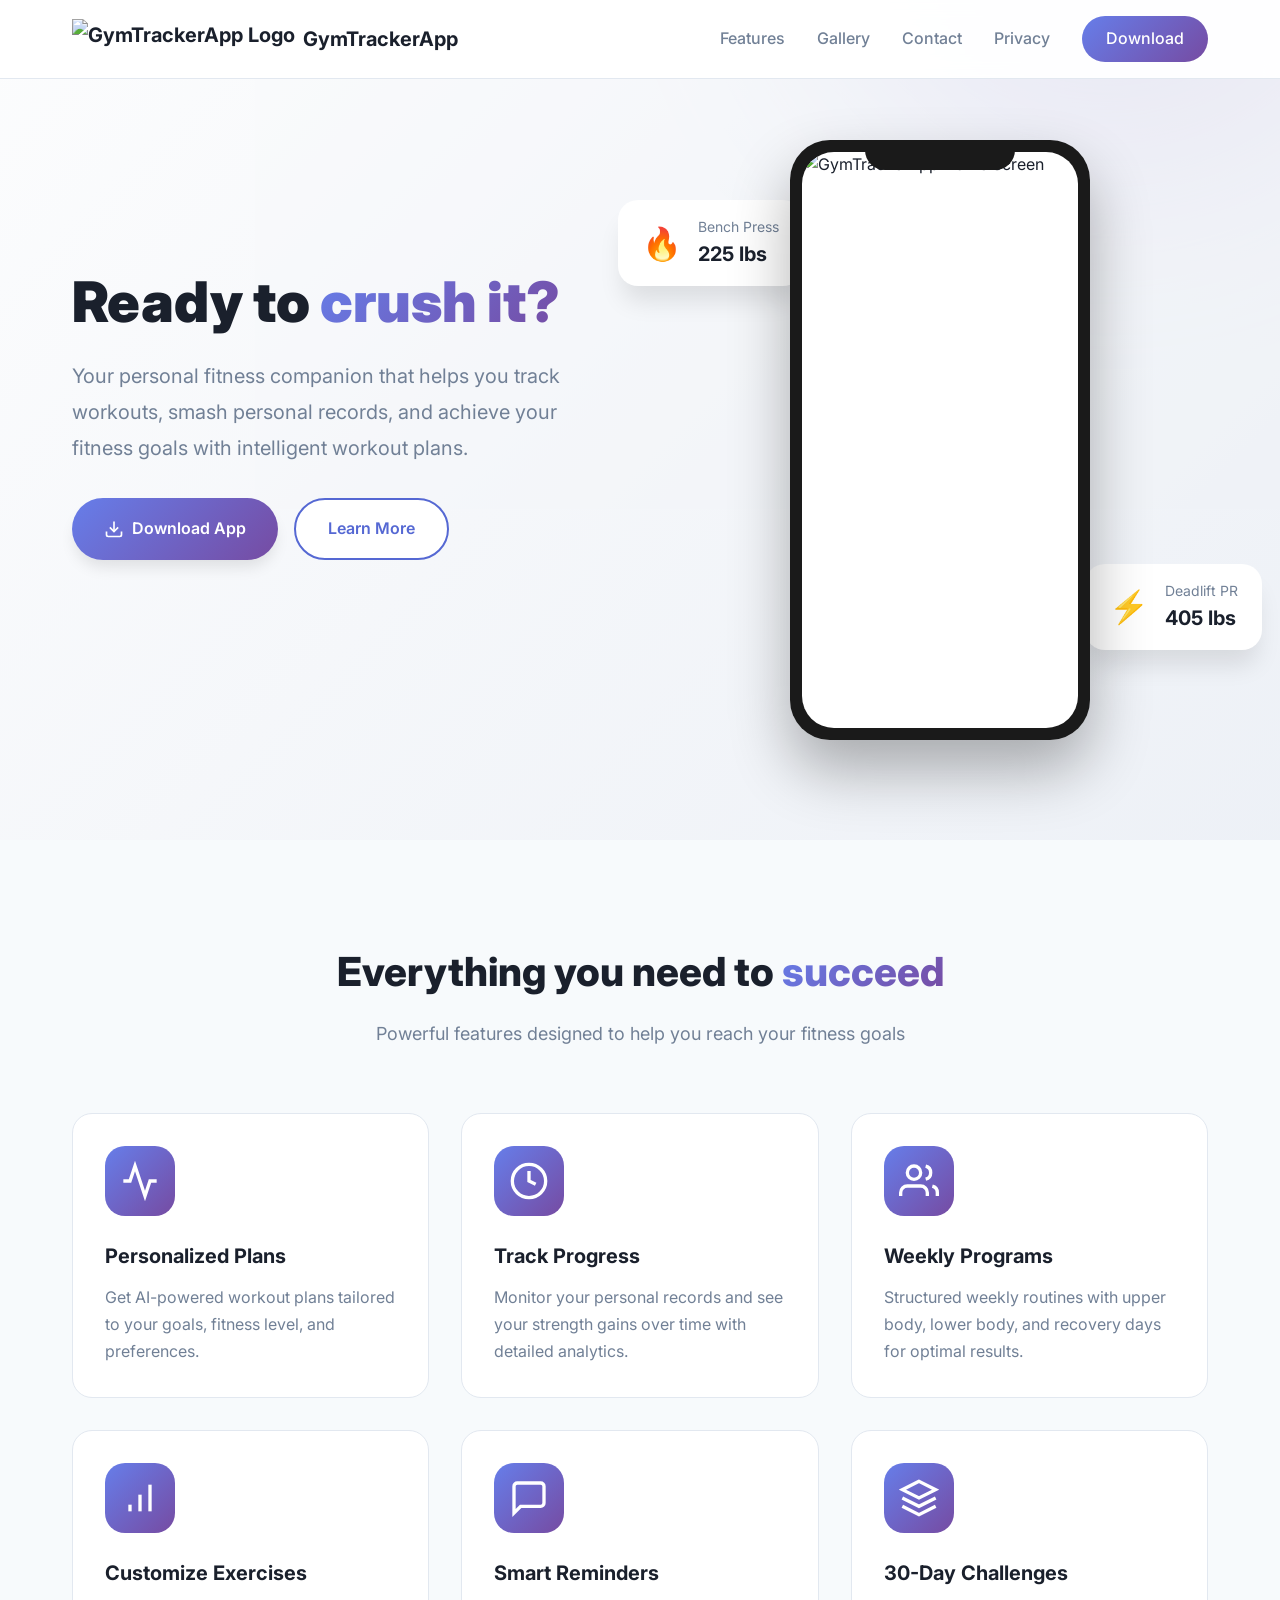
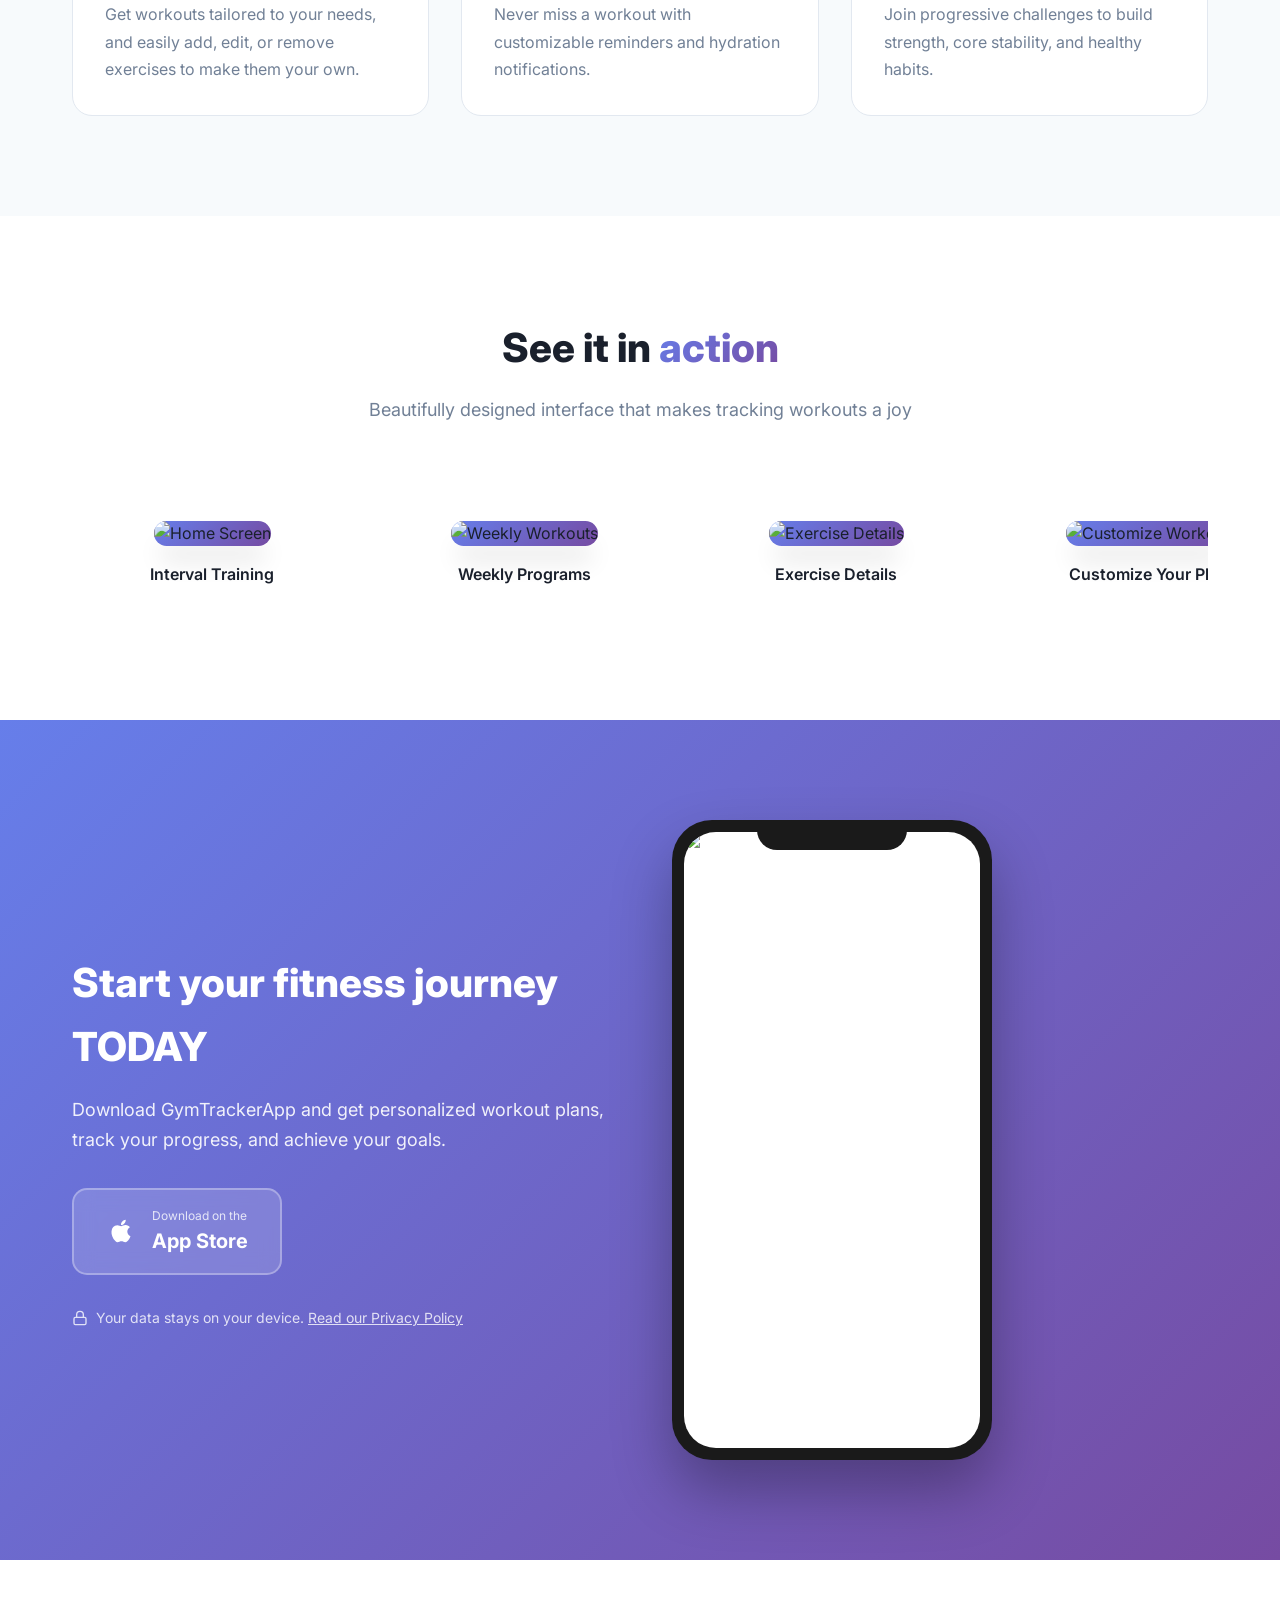
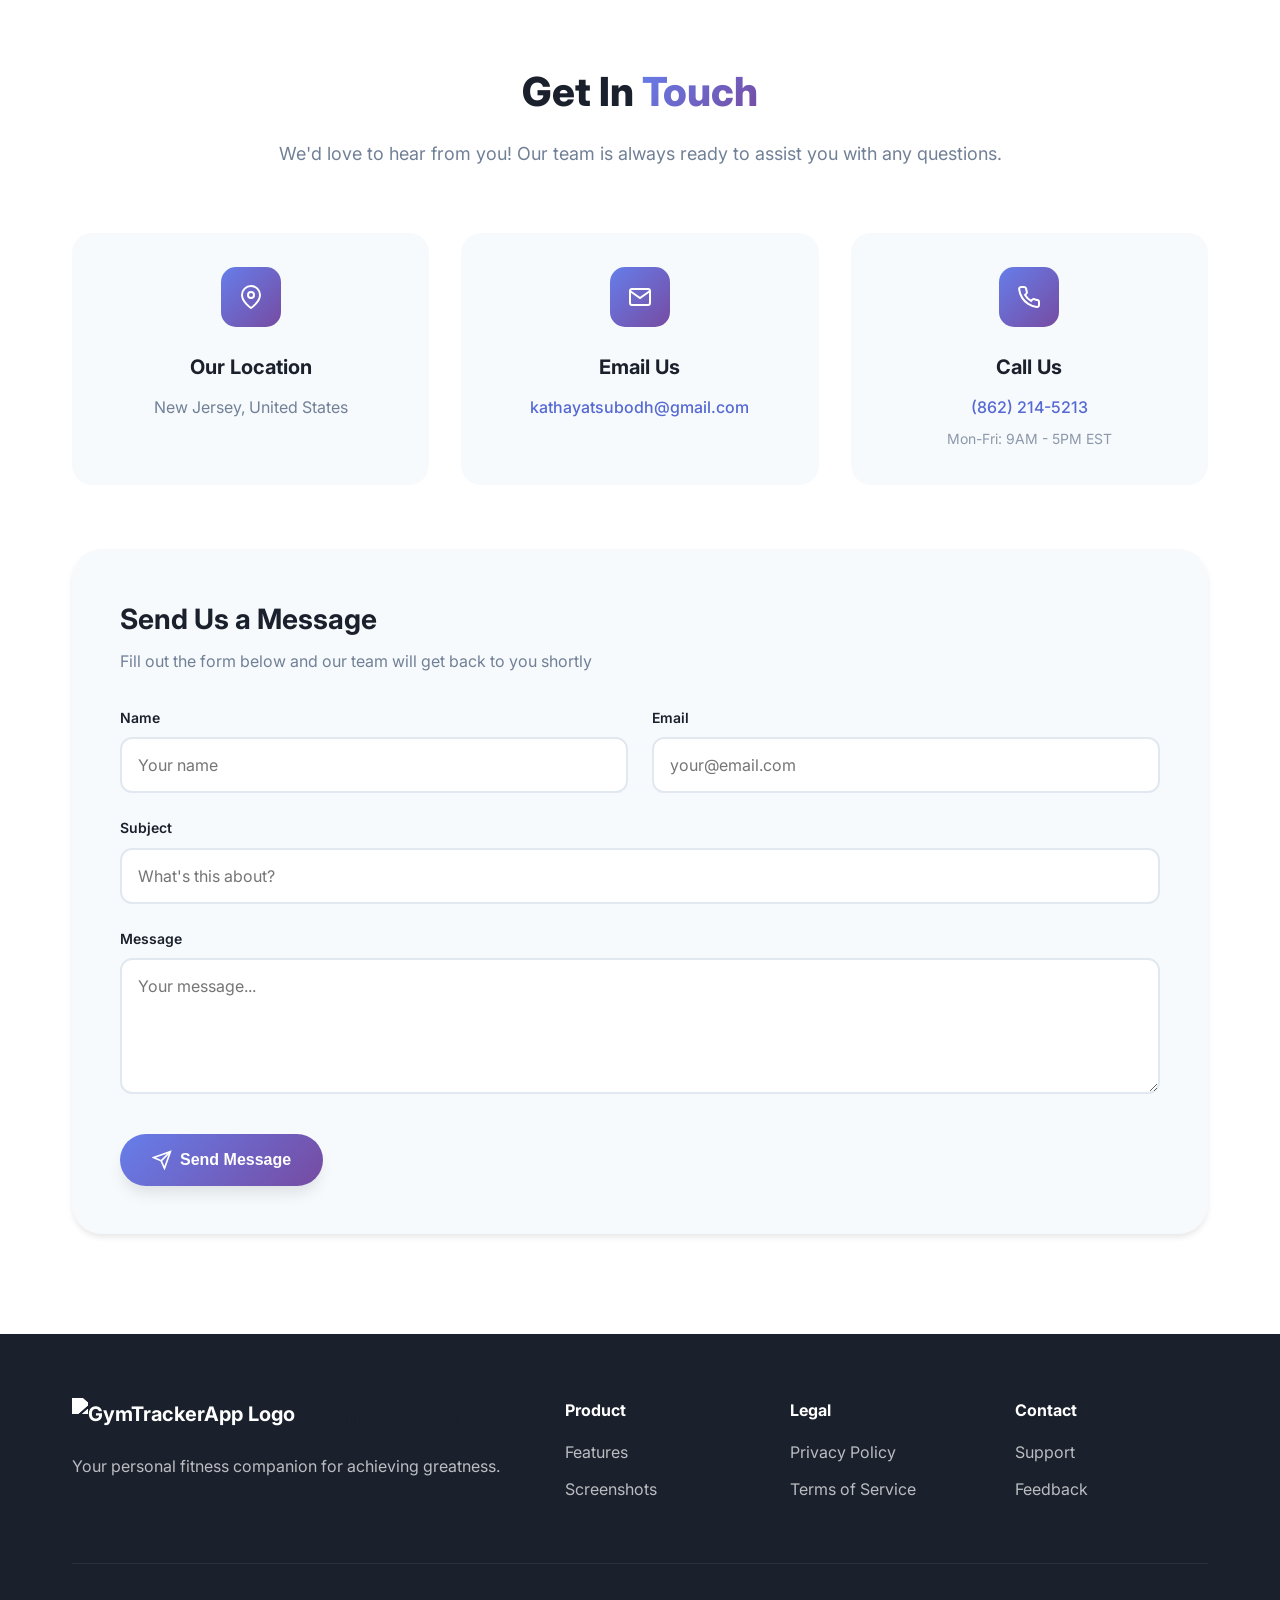
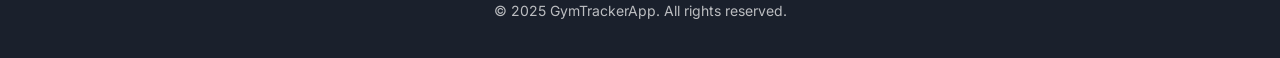
==== commit da95dafe: "Change 'today' to 'TODAY' in download section title for better emphasis" ====
--- a/index.html
+++ b/index.html
@@ -202,7 +202,7 @@
         <div class="container">
             <div class="download-content">
                 <div class="download-text">
-                    <h2 class="download-title">Start your fitness journey today</h2>
+                    <h2 class="download-title">Start your fitness journey TODAY</h2>
                     <p class="download-subtitle">Download GymTrackerApp and get personalized workout plans, track your progress, and achieve your goals.</p>
                     <div class="download-buttons">
                         <a href="#" class="store-button apple">
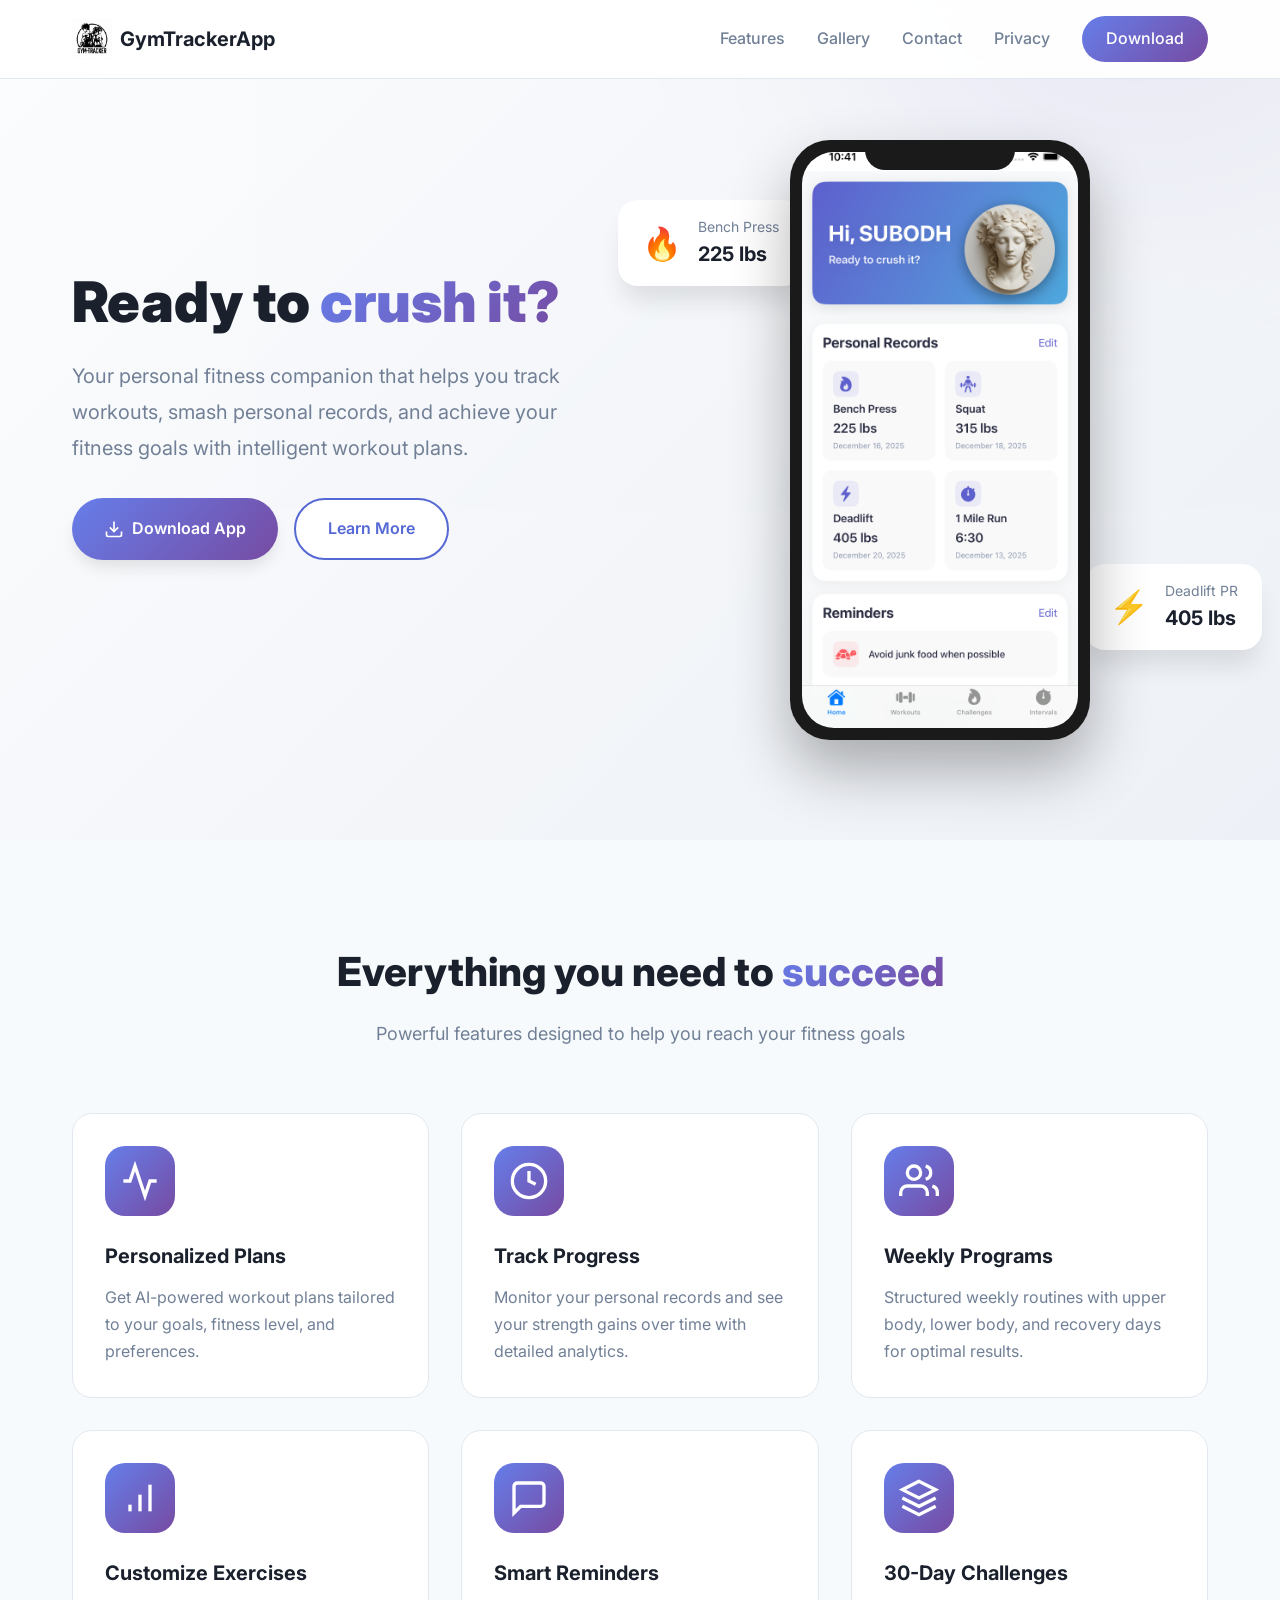
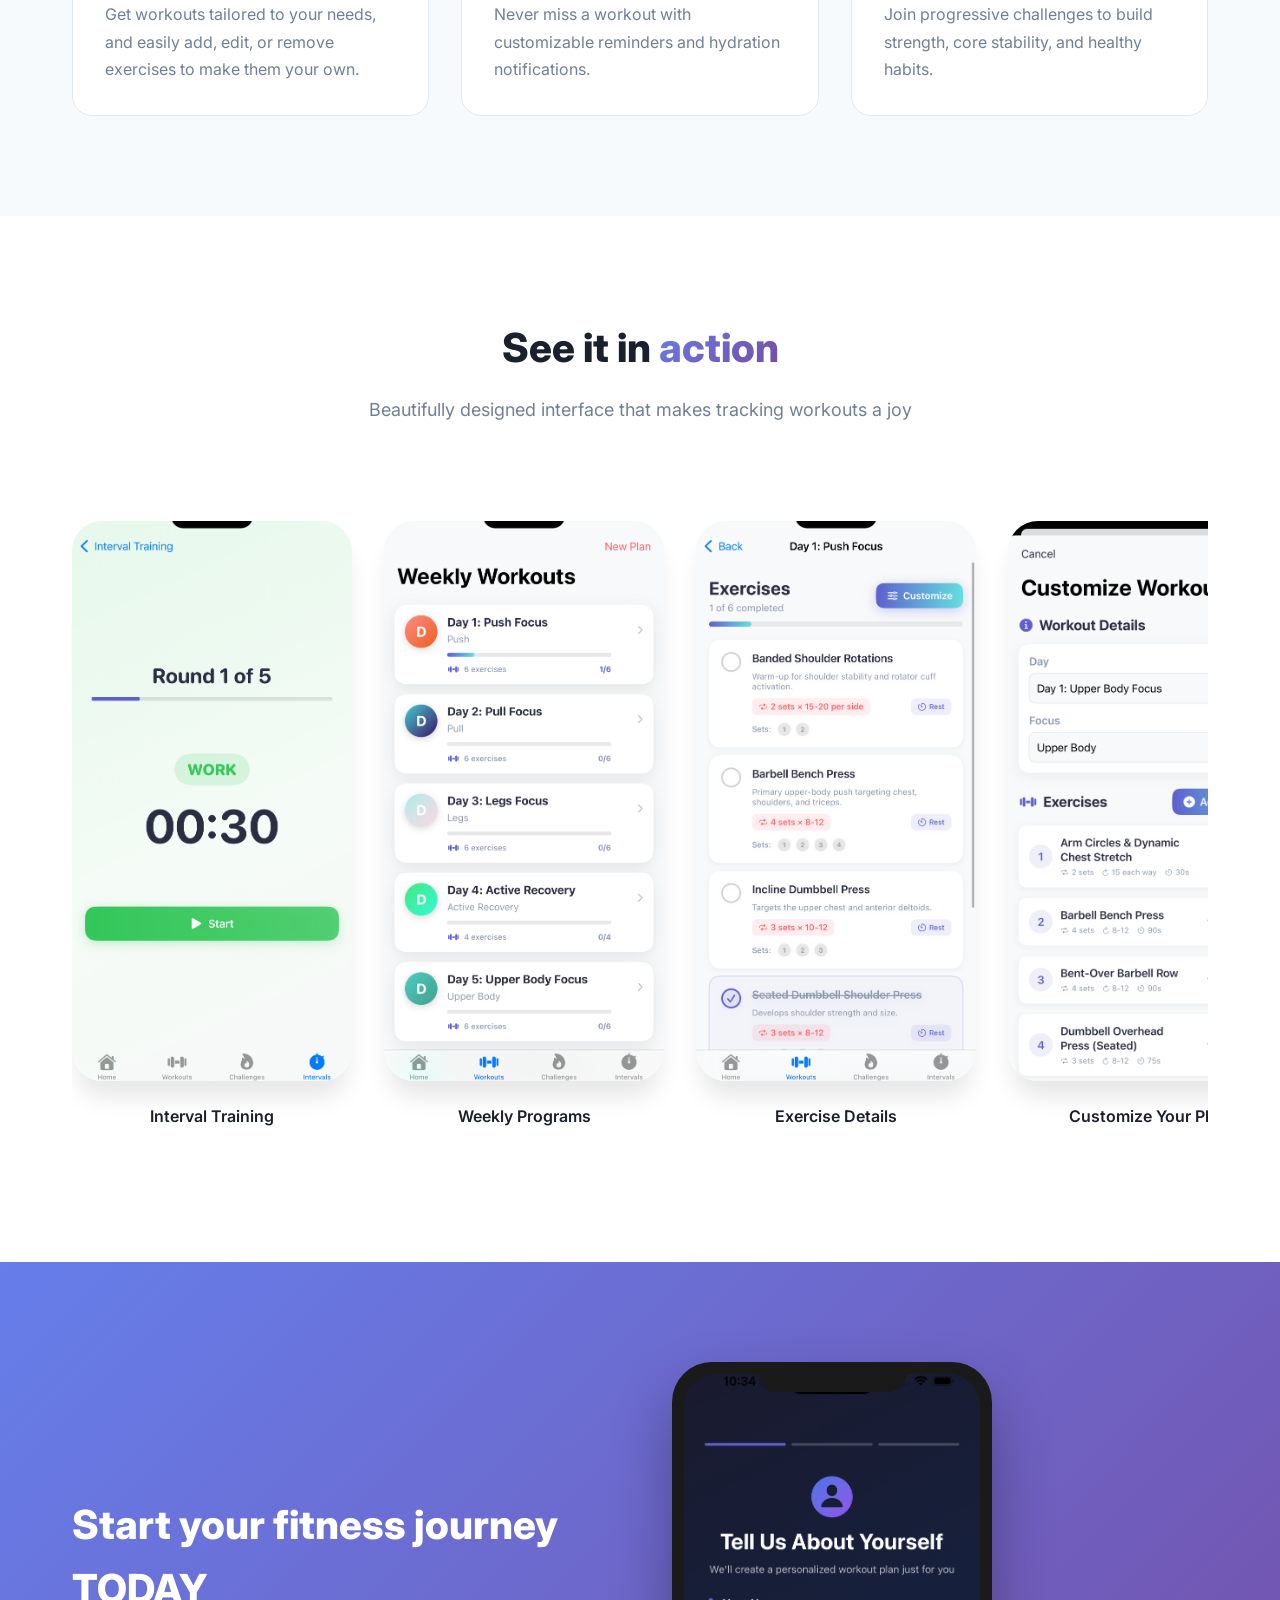
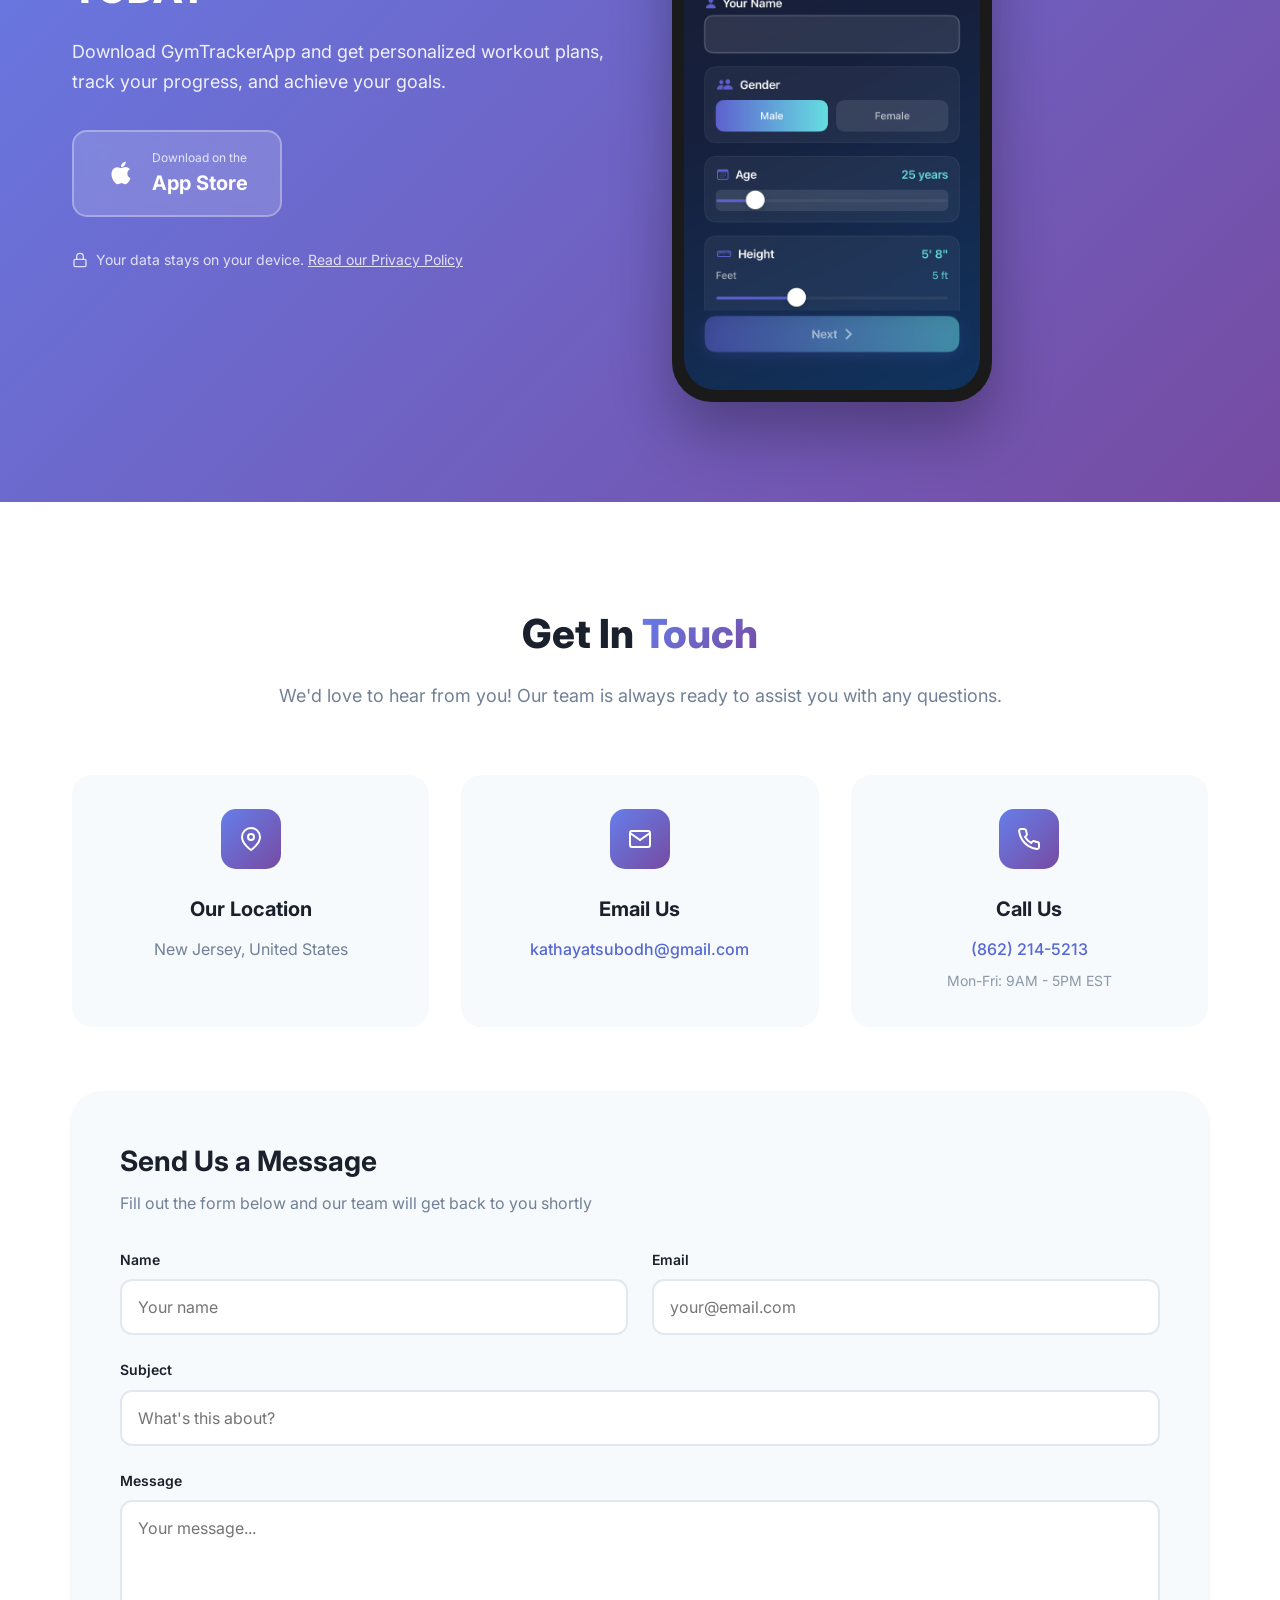
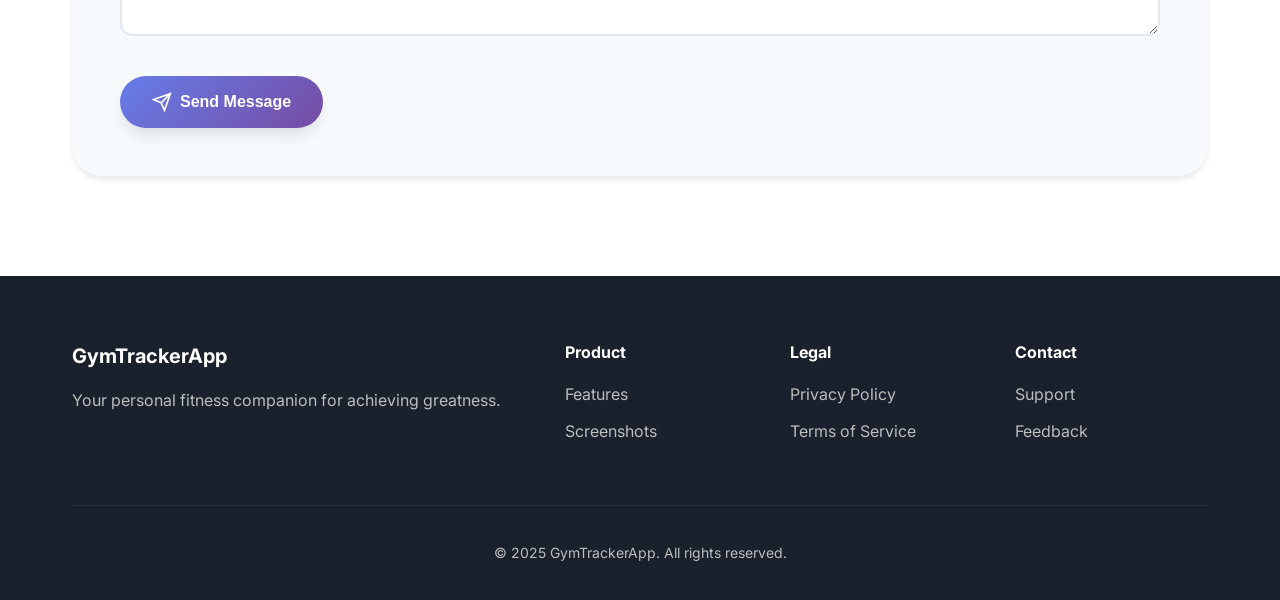
==== commit 7b02a313: "Remove logo image from footer Removed logo image from the footer section." ====
--- a/index.html
+++ b/index.html
@@ -318,7 +318,6 @@
             <div class="footer-content">
                 <div class="footer-brand">
                     <div class="logo">
-                        <img src="images/logo.png" alt="GymTrackerApp Logo" class="logo-image">
                         <span class="logo-text">GymTrackerApp</span>
                     </div>
                     <p class="footer-description">Your personal fitness companion for achieving greatness.</p>
--- a/css/style.css
+++ b/css/style.css
@@ -746,8 +746,16 @@
     margin: 0.25rem 0;
 }
 
+.footer .logo {
+    color: white;
+}
+
 .footer .logo-image {
     filter: brightness(0) invert(1);
+}
+
+.footer .logo-text {
+    color: white;
 }
 
 /* ===================================
